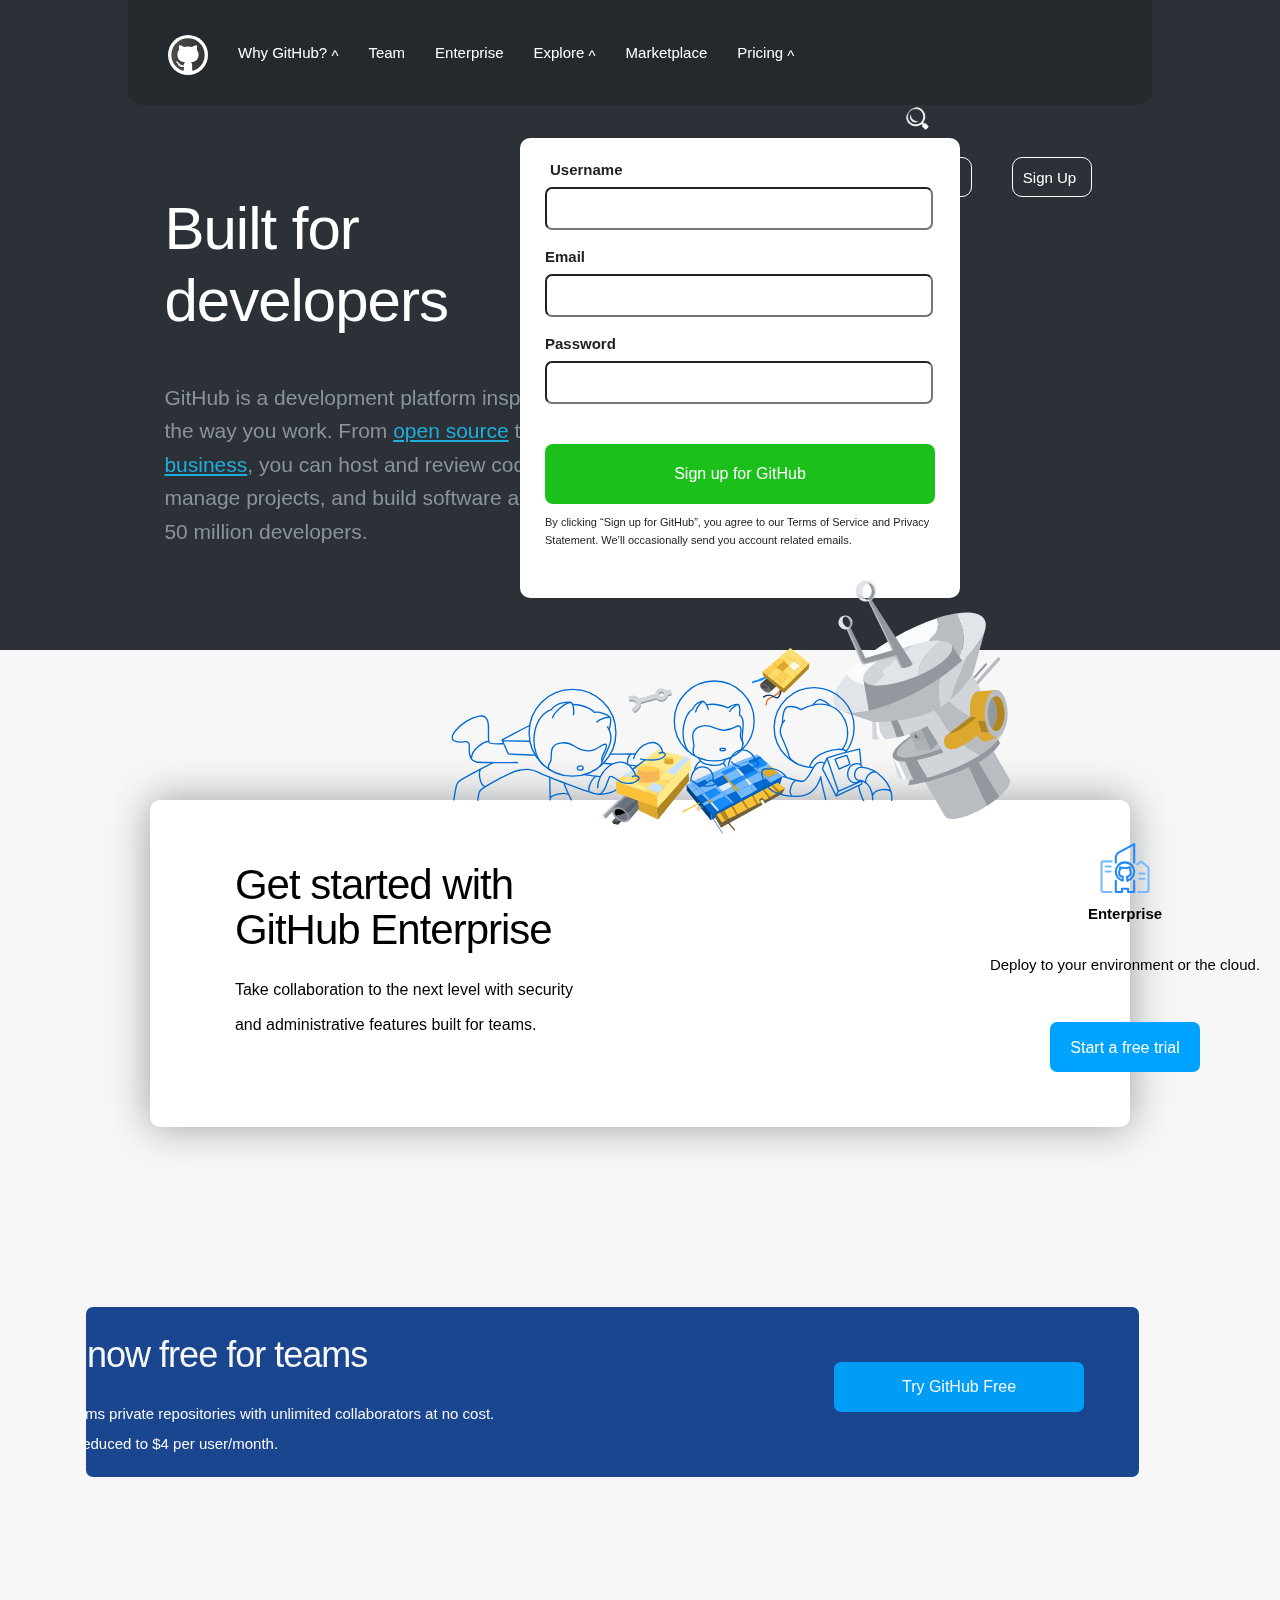
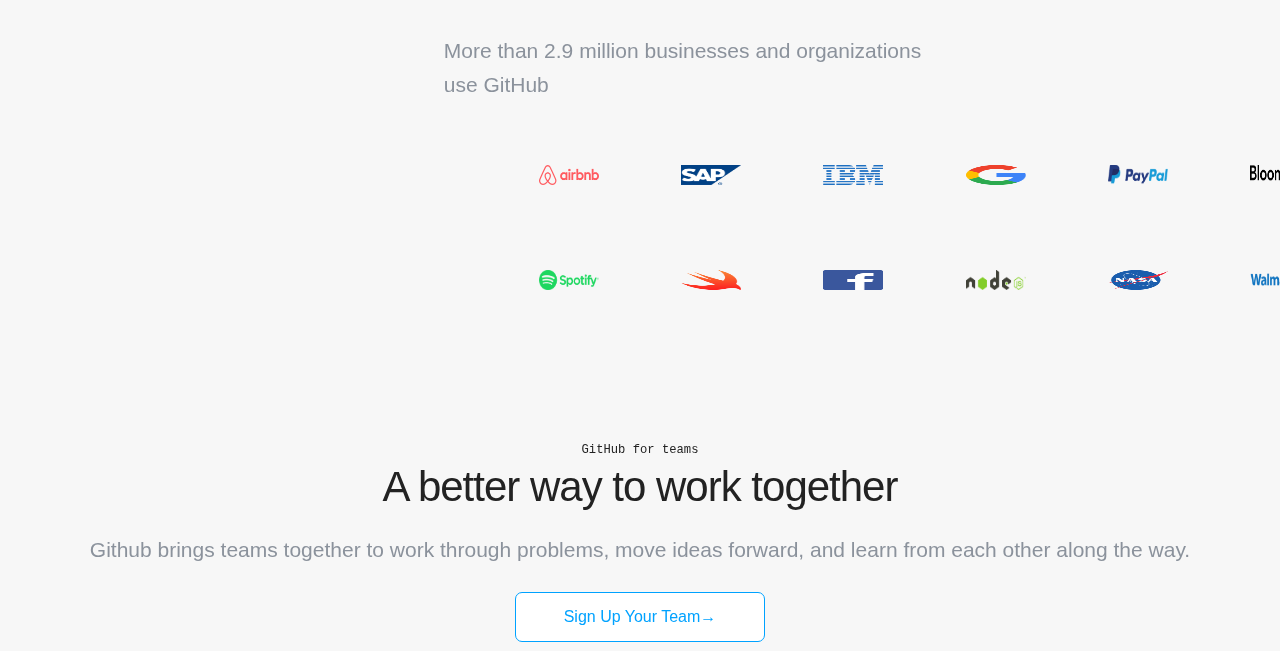
==== index.html @ b7d1bca4 "check work so far" ====
<!DOCTYPE html>
<html lang="en">
<head>
  <!-- Basic Page Needs
  –––––––––––––––––––––––––––––––––––––––––––––––––– -->
  <meta charset="utf-8">
  <title>Skeleton GitHub</title>
  <meta name="description" content="">
  <meta name="author" content="">

  <!-- Mobile Specific Metas
  –––––––––––––––––––––––––––––––––––––––––––––––––– -->
  <meta name="viewport" content="width=device-width, initial-scale=1">

  <!-- FONT
  –––––––––––––––––––––––––––––––––––––––––––––––––– -->
  <link href="//fonts.googleapis.com/css?family=Raleway:400,300,600" rel="stylesheet" type="text/css">

  <!-- CSS
  –––––––––––––––––––––––––––––––––––––––––––––––––– -->
  <link rel="stylesheet" href="css/normalize.css">
  <link rel="stylesheet" href="css/skeleton.css">
  <link rel ="stylesheet" href="css/Styles1.css">

  <!-- Favicon
  –––––––––––––––––––––––––––––––––––––––––––––––––– -->
  <link rel="icon" type="image/png" href="images/githublogo.svg">
</head>
<body>

  <!-- Primary Page Layout
  –––––––––––––––––––––––––––––––––––––––––––––––––– -->
<section class="section-one">
  <div class="container">
    <div class="row">
      <div class="twelve columns">
        <nav>
          <ul class="float-left">
              <li><img class="border" src="images/githubsvg.svg" alt="github-logo" height="40px"
                      width="40px"></li>
              <li class="parent"><a href="#">Why GitHub?&nbsp;<span class="caret">^</span></a>
                  <ul>
                      <li><a href="#"><strong>Features</strong></a></li>
                      <li><a href="#">Code Review</a></li>
                      <li><a href="#">Project Management</a></li>
                      <li><a href="#">Integrations</a></li>
                      <li><a href="#">Actions</a></li>
                      <li><a href="#">Packages</a></li>
                      <li><a href="#">Security</a></li>
                      <li><a href="#">Team Management</a></li>
                      <li><a href="#">Hosting</a>
                          <hr>
                      </li>
                      <li><a href="#"><strong>Customer Stories</strong></a></li>
                      <li><a href="#"><strong>Security</strong></a></li>
                  </ul>
              </li>
              <li><a href="#">Team</a></li>
              <li><a href="#">Enterprise</a></li>
              <li class="parent"><a href="#">Explore&nbsp;<span class="caret">^</span></a>
                  <ul>
                      <li><a href="#"><b>Explore GitHub</b></a>
                          <hr>
                      </li>
                      <li><a href="#">Learn & Contribute</a></li>
                      <li><a href="#">Topics</a></li>
                      <li><a href="#">Collections</a></li>
                      <li><a href="#">Trending</a></li>
                      <li><a href="#">Learning Lab</a></li>
                      <li><a href="#">Open Source Guides</a>
                          <hr>
                      </li>
                      <li><a href="#">Connect With Others</a></li>
                      <li><a href="#">Events</a></li>
                      <li><a href="#">Community Forum</a></li>
                      <li><a href="#">GitHub Education</a></li>

                  </ul>
              </li>
              <li><a href="#">Marketplace</a></li>
              <li class="parent"><a href="#">Pricing&nbsp;<span class="caret">^</span></a>
                  <ul>
                      <li><a href="#"><strong>Plans</strong></a></li>
                      <li><a href="#">Compare Plans</a></li>
                      <li><a href="#">Contact Sales</a>
                          <hr>
                      </li>
                      <li><a href="#"><strong>None Profit</strong></a></li>
                      <li><a href="#"><strong>Education</strong></a></li>
                  </ul>
              </li>
          </ul>
          <ul class="float-right">
            <li><input type="text" placeholder="Search GitHub"></li>
            <img class="absolute-search" src="images/white search.png" alt="search bar icon">
            <li><button class="nav-button">Sign In</button></li>
            <li><button class="nav-button">Sign Up</button></li>
          </ul>
      </nav>
    </div>
  </div>
  </div>

  <div class="row">
      <div class="4 columns offset-by-two text-div-one">
        <h1>Built for developers</h1></br>
            <p class="grey-text">GitHub is a development platform inspired by the way you work. From <span
                    class="underline"><a><u>open source</u></a></span> to <span class="underline"><a><u>business</u></a></span>, you can host and review code, manage projects, and build software alongside 50 million developers.</p>
      </div>

     <div class="4 columns offset-by-two">
      <div class="form-div">
        <form>
          <label class="form-label" for="Username"><strong>Username</strong></label></br>
          <input class="form" type="text" id="username" name="username"></br>
          <label for="email"><strong>Email</strong></label><br>
          <input class="form" type="text" id="email" name="email"></br>
          <label for="password"><strong>Password</strong></label></br>
          <input class="form" type="text" id="password" name="password"><br>
        </form>
        <button class="green-button">Sign up for GitHub</button>
      <p class="font-size-eleven">By clicking “Sign up for GitHub”, you agree to our Terms of Service and Privacy
          Statement. We’ll occasionally send you account related emails.</p>
     </div>
    </div>
  </div>
</section>

<section class="section-two">
    <div class="row">
        <div class="ten columns offset-by-one">
            <img class="small-image" src="images/overlay.svg" alt="overlay svg">
            <div class="text-div-two">
                <h2 id="header-one">Get started with GitHub Enterprise</h2>
                <p id="para-one">Take collaboration to the next level with security and administrative features built
                    for teams.</p>
            </div>
            <div class="text-div-three">
                <img src="images/enterprise.svg" alt="Enterprise SVG"></br>
                </br>
                <p><strong>Enterprise</strong></p><br>
                <p>Deploy to your environment or the cloud.</p><br><br>
                <button class="blue-button">Start a free trial</button>
            </div>
            <div class="text-div-four">
                <img src="images/customer.svg" alt="Customer SVG"></br>
                <br>
                <p><strong>Talk to us?</strong></p></br>
                <p>need help</p></br></br>
                <button class="border-button">Contact Sales<span>&#8594</span></button>
            </div>
        </div>
    </div>
    
</section>

<section class="section-three">
    <div class="row">
      <div class="ten columns offset-by-one">
        <div class="blue-div">
          <div class="text-div-five">
              <h3><span class="green-label">NEW</span>GitHub is now free for teams</h3>
              <p id="line-height">GitHub Free gives teams private repositories with unlimited collaborators at no cost. GitHub Team is now reduced to $4 per user/month.</p>
          </div>

          <div class="button-div">    
              <button class="blue-button-two">Try GitHub Free</button>
          </div>    
      </div>
      </div>
    </div>
</section>

<section class="section-4">
    <div class="row">
        <div class="five columns offset-by-four">
          <p class="grey-text">More than 2.9 million businesses and organizations use GitHub</p>
        </div>

        <div id="pic-row-one" class="nine columns offset-by-two pic-div">
          <img class="company-image" src="images/airbnb-logo.png" alt="">
          <img class="company-image" src="images/sap-logo.png" alt="">
          <img class="company-image" src="images/ibm-logo.png" alt="">
          <img class="company-image" src="images/google-logo.png" alt="">
          <img class="company-image" src="images/paypal-logo.png" alt="">
          <img class="company-image" src="images/bloomberg-logo.png" alt="">
        </div>
    </div>
    <div class="row">
        <div id="pic-row-two" class="nine columns offset-by-two pic-div">
          <img class="company-image" src="images/spotify-logo.png" alt="">
          <img class="company-image" src="images/swift-logo.png" alt="">
          <img class="company-image" src="images/facebook-logo.png" alt="">
          <img class="company-image" src="images/node-logo.png" alt="">
          <img class="company-image" src="images/nasa-logo.png" alt="">
          <img class="company-image" src="images/walmart-logo.png" alt="">
        </div>
    </div>
</section>

<section>
    <div class="row">
      <div class="6 columns text-align-center">
          <tt>GitHub for teams</tt>
          <h2>A better way to work together</h2>
          <p class="grey-text">Github brings teams together to work through problems, move ideas forward, and learn from each other along the way.</p>
          <button class="border-button-two">Sign Up Your Team<span>&#8594</span></button>
      </div>
    </div>
</section>


  </body>




  
</body>
</html>
---- css/skeleton.css ----
/*
* Skeleton V2.0.4
* Copyright 2014, Dave Gamache
* www.getskeleton.com
* Free to use under the MIT license.
* http://www.opensource.org/licenses/mit-license.php
* 12/29/2014
*/


/* Table of contents
––––––––––––––––––––––––––––––––––––––––––––––––––
- Grid
- Base Styles
- Typography
- Links
- Buttons
- Forms
- Lists
- Code
- Tables
- Spacing
- Utilities
- Clearing
- Media Queries
*/


/* Grid
–––––––––––––––––––––––––––––––––––––––––––––––––– */
.container {
  position: relative;
  width: 100%;
  max-width: 1360px;
  margin: 0 auto;
  padding: 0 20px;
  box-sizing: border-box; }
.column,
.columns {
  width: 100%;
  float: left;
  box-sizing: border-box; }

/* For devices larger than 400px */
@media (min-width: 400px) {
  .container {
    width: 85%;
    padding: 0; }
}

/* For devices larger than 550px */
@media (min-width: 550px) {
  .container {
    width: 80%; }
  .column,
  .columns {
    margin-left: 4%; }
  .column:first-child,
  .columns:first-child {
    margin-left: 0; }

  .one.column,
  .one.columns                    { width: 4.66666666667%; }
  .two.columns                    { width: 13.3333333333%; }
  .three.columns                  { width: 22%;            }
  .four.columns                   { width: 30.6666666667%; }
  .five.columns                   { width: 39.3333333333%; }
  .six.columns                    { width: 48%;            }
  .seven.columns                  { width: 56.6666666667%; }
  .eight.columns                  { width: 65.3333333333%; }
  .nine.columns                   { width: 74.0%;          }
  .ten.columns                    { width: 82.6666666667%; }
  .eleven.columns                 { width: 91.3333333333%; }
  .twelve.columns                 { width: 100%; margin-left: 0; }

  .one-third.column               { width: 30.6666666667%; }
  .two-thirds.column              { width: 65.3333333333%; }

  .one-half.column                { width: 48%; }

  /* Offsets */
  .offset-by-one.column,
  .offset-by-one.columns          { margin-left: 8.66666666667%; }
  .offset-by-two.column,
  .offset-by-two.columns          { margin-left: 17.3333333333%; }
  .offset-by-three.column,
  .offset-by-three.columns        { margin-left: 26%;            }
  .offset-by-four.column,
  .offset-by-four.columns         { margin-left: 34.6666666667%; }
  .offset-by-five.column,
  .offset-by-five.columns         { margin-left: 43.3333333333%; }
  .offset-by-six.column,
  .offset-by-six.columns          { margin-left: 52%;            }
  .offset-by-seven.column,
  .offset-by-seven.columns        { margin-left: 60.6666666667%; }
  .offset-by-eight.column,
  .offset-by-eight.columns        { margin-left: 69.3333333333%; }
  .offset-by-nine.column,
  .offset-by-nine.columns         { margin-left: 78.0%;          }
  .offset-by-ten.column,
  .offset-by-ten.columns          { margin-left: 86.6666666667%; }
  .offset-by-eleven.column,
  .offset-by-eleven.columns       { margin-left: 95.3333333333%; }

  .offset-by-one-third.column,
  .offset-by-one-third.columns    { margin-left: 34.6666666667%; }
  .offset-by-two-thirds.column,
  .offset-by-two-thirds.columns   { margin-left: 69.3333333333%; }

  .offset-by-one-half.column,
  .offset-by-one-half.columns     { margin-left: 52%; }

}


/* Base Styles
–––––––––––––––––––––––––––––––––––––––––––––––––– */
/* NOTE
html is set to 62.5% so that all the REM measurements throughout Skeleton
are based on 10px sizing. So basically 1.5rem = 15px :) */
html {
  font-size: 62.5%; }
body {
  font-size: 1.5em; /* currently ems cause chrome bug misinterpreting rems on body element */
  line-height: 1.6;
  font-weight: 400;
  font-family: "Raleway", "HelveticaNeue", "Helvetica Neue", Helvetica, Arial, sans-serif;
  color: #222; }


/* Typography
–––––––––––––––––––––––––––––––––––––––––––––––––– */
h1, h2, h3, h4, h5, h6 {
  margin-top: 0;
  margin-bottom: 2rem;
  font-weight: 300; }
h1 { font-size: 4.0rem; line-height: 1.2;  letter-spacing: -.1rem;}
h2 { font-size: 3.6rem; line-height: 1.25; letter-spacing: -.1rem; }
h3 { font-size: 3.0rem; line-height: 1.3;  letter-spacing: -.1rem; }
h4 { font-size: 2.4rem; line-height: 1.35; letter-spacing: -.08rem; }
h5 { font-size: 1.8rem; line-height: 1.5;  letter-spacing: -.05rem; }
h6 { font-size: 1.5rem; line-height: 1.6;  letter-spacing: 0; }

/* Larger than phablet */
@media (min-width: 550px) {
  h1 { font-size: 5.0rem; }
  h2 { font-size: 4.2rem; }
  h3 { font-size: 3.6rem; }
  h4 { font-size: 3.0rem; }
  h5 { font-size: 2.4rem; }
  h6 { font-size: 1.5rem; }
}

p {
  margin-top: 0; }


/* Links
–––––––––––––––––––––––––––––––––––––––––––––––––– */
a {
  color: #1EAEDB; }
a:hover {
  color: #0FA0CE; }
/* Lists
–––––––––––––––––––––––––––––––––––––––––––––––––– */
ul {
  list-style: circle inside; }
ol {
  list-style: decimal inside; }
ol, ul {
  padding-left: 0;
  margin-top: 0; }
ul ul,
ul ol,
ol ol,
ol ul {
  margin: 1.5rem 0 1.5rem 3rem;
  font-size: 90%; }
li {
  margin-bottom: 1rem; }


/* Code
–––––––––––––––––––––––––––––––––––––––––––––––––– */
code {
  padding: .2rem .5rem;
  margin: 0 .2rem;
  font-size: 90%;
  white-space: nowrap;
  background: #F1F1F1;
  border: 1px solid #E1E1E1;
  border-radius: 4px; }
pre > code {
  display: block;
  padding: 1rem 1.5rem;
  white-space: pre; }


/* Tables
–––––––––––––––––––––––––––––––––––––––––––––––––– */
th,
td {
  padding: 12px 15px;
  text-align: left;
  border-bottom: 1px solid #E1E1E1; }
th:first-child,
td:first-child {
  padding-left: 0; }
th:last-child,
td:last-child {
  padding-right: 0; }


/* Spacing
–––––––––––––––––––––––––––––––––––––––––––––––––– */
button,
.button {
  margin-bottom: 1rem; }
input,
textarea,
select,
fieldset {
  margin-bottom: 1.5rem; }
pre,
blockquote,
dl,
figure,
table,
p,
ul,
ol,
form {
  margin-bottom: 2.5rem; }


/* Utilities
–––––––––––––––––––––––––––––––––––––––––––––––––– */
.u-full-width {
  width: 100%;
  box-sizing: border-box; }
.u-max-full-width {
  max-width: 100%;
  box-sizing: border-box; }
.u-pull-right {
  float: right; }
.u-pull-left {
  float: left; }


/* Misc
–––––––––––––––––––––––––––––––––––––––––––––––––– */
hr {
  margin-top: 3rem;
  margin-bottom: 3.5rem;
  border-width: 0;
  border-top: 1px solid #E1E1E1; }


/* Clearing
–––––––––––––––––––––––––––––––––––––––––––––––––– */

/* Self Clearing Goodness */
.container:after,
.row:after,
.u-cf {
  content: "";
  display: table;
  clear: both; }


/* Media Queries
–––––––––––––––––––––––––––––––––––––––––––––––––– */
/*
Note: The best way to structure the use of media queries is to create the queries
near the relevant code. For example, if you wanted to change the styles for buttons
on small devices, paste the mobile query code up in the buttons section and style it
there.
*/


/* Larger than mobile */
@media (min-width: 400px) {}

/* Larger than phablet (also point when grid becomes active) */
@media (min-width: 550px) {}

/* Larger than tablet */
@media (min-width: 750px) {}

/* Larger than desktop */
@media (min-width: 1000px) {}

/* Larger than Desktop HD */
@media (min-width: 1200px) {}
---- css/Styles1.css ----
* {
    padding: 0px;
    margin: 0px;
}

body {
    background-color: rgb(247, 247, 247);
    font-family:"Work Sans", sans-serif;
}

nav {
    max-width: 100%;
    height: 50px;
    background-color: #24292e;
    padding-top: 15px;
    padding-left: 20px;
    padding-right: 0px;
    padding-bottom: 40px;
    border-bottom-left-radius: 15px;
    border-bottom-right-radius: 15px;
}


ul > * {
    display: inline-block;
    margin-bottom: 5px;
    text-align: left;
    text-decoration: none;
    align-items:center;
    float: left;
}

nav a {
    text-decoration: none; 
    color: white;
    transition: all 0.25s ease-in-out;
}

nav a:hover {
    color: #656b72;

}

img {
    padding-top: px;
}

.float-left {
    float: left;
}

.float-right {
    float: right;
}

.width{
    width: 50%;
}

li {
    line-height: 35px;
    

}

.nav-button {
    height: 40px;
    width: 80px;
    border-radius: 10px;
    border-color: none;
    background: none;
    margin-right: 10px;
    padding-right: 5px;
    border: white solid 1px;
}

.nav-button:hover {
    box-shadow: 0 0 10px;
    transition: all 0.2s ease-in-out;
}

nav ul {
    float: left;
    color: white;
    padding: 20px;
}

nav ul li {
    float: left;
    list-style: none;
    position: relative;
    padding-right: 30px;
}

nav ul li ul {
   visibility: hidden;
   position: absolute;
   background-color: #ffffff;
   padding: 20px;
   float: left;
   border-radius:10px;
   transition: all 0.25s ease-in-out;
   opacity: 0;
   width: 300px;
   z-index: 10;
   
}

nav ul li:hover ul {
    visibility: visible;
    transition: all 0.25s ease-in-out;
    opacity: 1;
}

nav ul li ul li {
    font-size: 14px;
    width: 100%;
}
    

nav ul li ul a {
    padding: 5px 0px;
    color: black;
} 

nav ul li ul a:hover {
    color: rgb(0, 102, 255);
} 

.button-one{
    border-radius: 4px;
    background-color: #24292e;
    border: none;
    color: #fff;
    text-align: center;
    font-size: 14px;
    padding: 10px;
    width: 80px;
    transition: all 0.5s;
    cursor: pointer;
}
::placeholder {
    color: rgb(114, 109, 109);
    font-family:"Work Sans", sans-serif;
    font-size: 14px;   
}

nav input[type=text] {
    padding: 7px;
    background-color: #1f1f1f;
    border-radius: 15px;
    height: 25px;
    border: white solid 1px;
}

nav input[type=text]:hover {
    box-shadow: #fff 0 0 10px;
}
.border {
    border-radius: 90%;
}

.caret {
    line-height: 42px;
    float: right;
}

.parent:hover .caret {
    transform: rotate(90deg);
    transition: 500ms ease;
}

h1 {
    color: white;
    font-size: 60px;
}

.grey-text {
    color: #8b929c;
    font-size: 21px;
}

.text-center {
    text-align: center;
}

.underline {
        color: rgb(199, 198, 198);
}

.underline:hover {
        color: #fff;
}

.section-one {
    height: 650px;
    width: 100%;
    position: relative;
    background: #2b3137 url(https://github.githubassets.com/images/modules/site/heroes/simple-codelines.svg) no-repeat;
    background-size: cover;
}

.form-div {
    background-color: white;
    border: #fff;
    border-radius: 10px;
    height: 420px;
    width: 390px;
    padding: 20px 25px;
    position: absolute;
    right: 25%;
    bottom: 8%;
}

.text-div-one {
    position: absolute;
    height: 100px;
    width: 450px;
    right: 52%;
    bottom: 55%;
}

.green-button {
    height: 60px;
    width: 390px;
    border-radius: 8px;
    background-color: rgb(27, 192, 27);
    color: white;
    font-size: 16px;
    border-style: none;
}

.green-button:hover {
    background-color: rgb(10, 134, 10);
    transition: all 150ms ease-in-out;
}

.form {
    width: 370px;
    height: 25px;
    margin-top: 5px;
    margin-bottom: 15px;
}

.form-label {
    padding: 5px;
    padding-bottom: 5px;
}

form input[type=text] {
    padding: 7px;
    background-color: #ffffff;
    border-radius: 7px; 
    border-width: 2px; 
}

form input[type=text]:focus {
    padding: 7px;
    background-color: #ffffff;
    border-radius: 7px;
    border-color: rgb(0, 183, 255); 
    outline: none;
    box-shadow: rgb(0, 110, 255) 0 0 10px;
}

.section-two {
    position: relative;
    width: 1235;
    height: 327px;
    background-color: white;
    border-style: solid 1px black;
    margin: auto;
    margin: 150px;
    box-shadow: #656b72a2 0 0 40px;
    border-radius: 10px;

}

.div-box {
    position: relative;
    box-shadow: rgba(70, 69, 69, 0.404) 0 0 15px;
    border-radius: 10px;
}

.text-div-two {
    color: black;
    width: 350px;
    font-size: 16px;
    position: absolute;
    top: 50%;
    transform: translateY(-50%);
}

.text-div-three {
    color: black;
    width: 350px;
    position: absolute;
    bottom: 45px;
    left: 800px;
    display: block;
    margin: auto;
    text-align: center;
    line-height: 13px;
}

.blue-button {
    color: white;
    background-color: rgb(0, 162, 255);;
    height: 50px;
    width: 150px;
    border-radius: 7px;
    border-style: none;
    font-size: medium;
}

.blue-button:hover {
    background-color: rgb(0, 102, 255);
    transition: all 200ms ease-in-out;
}

.text-div-four {
    color: black;
    width: 350px;
    position: absolute;
    bottom: 45px;
    left: 1200px;
    display: block;
    margin: auto;
    text-align: center;
    line-height: 13px;
}

.border-button{
    color: rgb(0, 162, 255);
    font-size: medium;
    background-color: white;
    height: 50px;
    width: 150px;
    border-radius: 7px;
    border: 1px solid rgb(0, 162, 255);
    
}

.small-image {
    height: 600px;
    width: 600px;
    position: absolute;
    right: 120px;
    bottom: 120px;
    pointer-events: none;
}

.border-button span {
    cursor: pointer;
    display: inline-block;
    position: relative;
    transition: 0.5s;
  }
  
  .border-button span:after {
    content: '&#8594';
    position: absolute;
    opacity: 0;
    top: 0;
    right: 10px;
    transition: 0.5s;
  }

  .border-button:hover span {
    padding-left: 10px;
  }

  .border-button:hover{
    color: rgb(0, 162, 255);
    font-size: medium;
    background-color: white;
    height: 50px;
    width: 150px;
    border-radius: 7px;
    border: 1px solid rgb(8, 114, 175);
  }

#para-one {
    line-height: 35px;
}

#header-one {
    line-height: 45px;
}

.font-size-eleven {
    font-size: 11px;
}

.polka {
    position: absolute;
    height: 300px;
    width: 200px;
    opacity: 5%;
    bottom: -17%;
    left: 6%;
}

.blue-div {
    background: rgb(0, 52, 136, 0.9) url('https://github.githubassets.com/images/modules/site/patterns/contribution-graph.svg') ;
    background-size: 60%;
    mix-blend-mode: multiply;
    width: 83%;
    display: block;
    border-radius: 7px;
    color: white;
    padding: 20px;
    margin: 50px;
    margin-top: 30px;
    opacity: 100%;
    position: absolute;
    right: 5%;
    
}

.text-div-five {
    position: absolute;
    top: 25px;
    right: 57%;
}

#line-height {
    line-height: 30px;
    width: 600px;
}

.button-div {
    postion: absolute;
    float: right;
    margin: 35px;
}

.blue-button-two {
    color: white;
    background-color: rgb(0, 162, 255);;
    height: 50px;
    width: 250px;
    border-radius: 7px;
    border-style: none;
    font-size: medium;
}

.blue-button-two:hover {
    background-color: rgb(0, 102, 255);
    transition: all 200ms ease-in-out;
}

.green-label {
    color: rgb(6, 196, 6);
    outline-color: rgb(6, 196, 6);
    border:solid 1px rgb(6, 196, 6);
    font-size: 12px;
    border-radius: 10px;
    position: absolute;
    left: -40px;
    bottom: 115px;
    padding: 3px;
}

.section-three {
    position: relative;
    width: 1235;
    height: 327px;
    background-color:none;
    border-style: solid 1px black;
    margin: auto;
    margin: 30px;
}

.section-four {
    position: relative;
    width: 1235;
    height: 327px;
    background-color:none;
    border-style: solid 1px black;
    margin: auto;
    margin: 40px;

}

.float-left {
    float: left;
}

.company-image {
    height: 20px;
    width: 60px;
    padding: 39px;
}

}

.text-div-six {
#
}

.width-eight-fifty {
    width: 850px;
    text-align: center;
    position: absolute;
    right: 27%;
    bottom: 14%;
}

.absolute-search {
    position: absolute;
    height: 25px;
    width: 25px;
    left: 76%;
    bottom: 48%;
    border-radius: 17px;
}

#pic-row-one {
    padding: 0px;
    margin-left: 500px;

}

#pic-row-two {
    padding: 0px;
    margin-left: 500px;
    margin-bottom: 100px;
}

.text-align-center {
    text-align: center;
}

.border-button-two{
    color: rgb(0, 162, 255);
    font-size: medium;
    background-color: white;
    height: 50px;
    width: 250px;
    border-radius: 7px;
    border: 1px solid rgb(0, 162, 255);
    
}

.border-button-two span {
    cursor: pointer;
    display: inline-block;
    position: relative;
    transition: 0.5s;
  }
  
  .border-button-two span:after {
    content: '&#8594';
    position: absolute;
    opacity: 0;
    top: 0;
    right: 10px;
    transition: 0.5s;
  }

  .border-button-two:hover span {
    padding-left: 10px;
  }

  .border-button-two:hover {
    color: rgb(0, 162, 255);
    font-size: medium;
    background-color: white;
    height: 50px;
    border-radius: 7px;
    border: 1px solid rgb(8, 114, 175);
  }
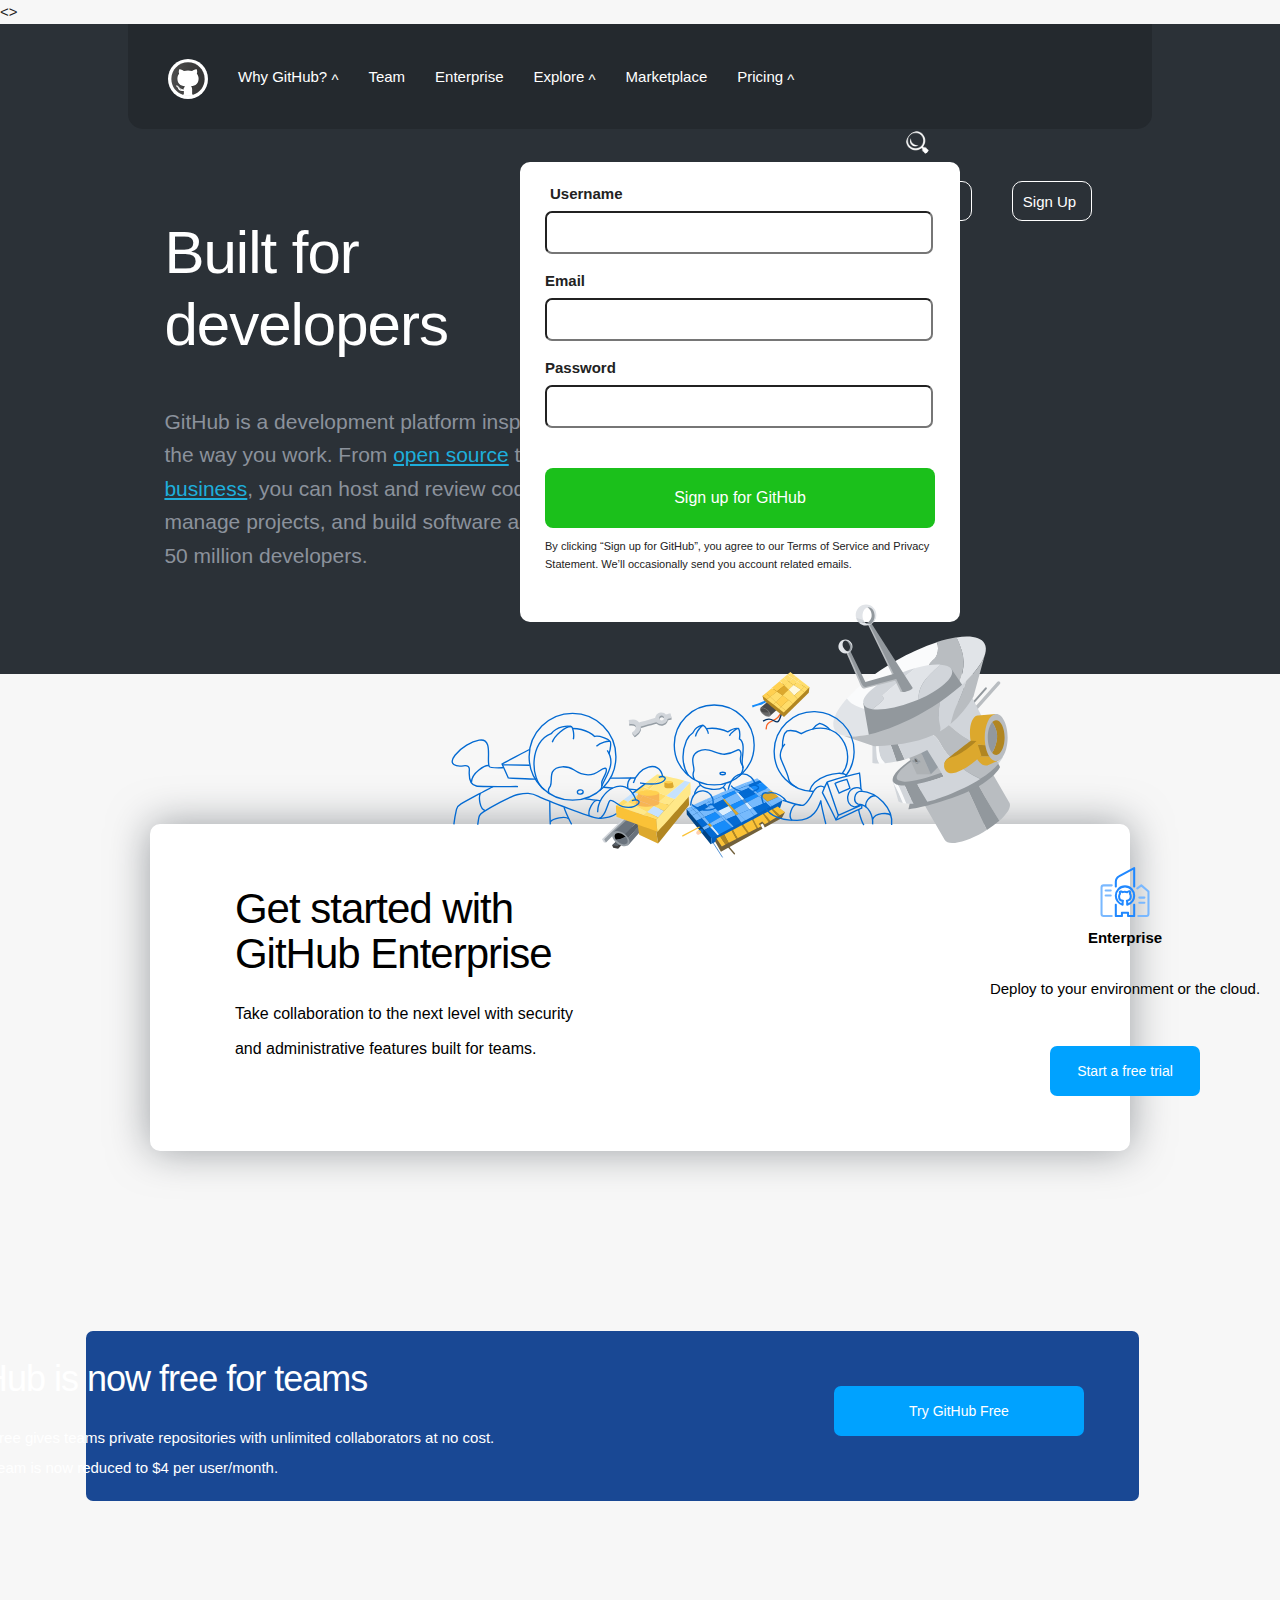
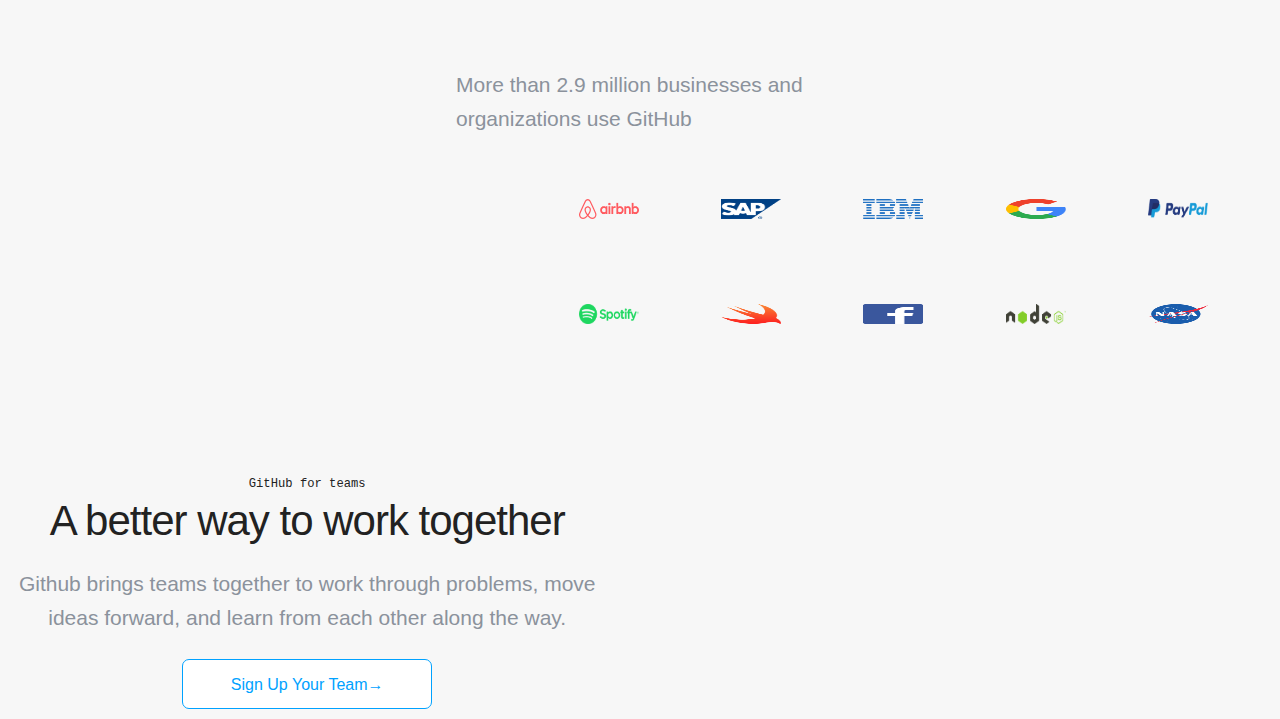
==== commit 64f6a9d2: "second wave of corrections" ====
--- a/index.html
+++ b/index.html
@@ -20,13 +20,13 @@
   –––––––––––––––––––––––––––––––––––––––––––––––––– -->
   <link rel="stylesheet" href="css/normalize.css">
   <link rel="stylesheet" href="css/skeleton.css">
-  <link rel ="stylesheet" href="css/Styles1.css">
+  <link rel ="stylesheet" href="css/Styles.css">
 
   <!-- Favicon
   –––––––––––––––––––––––––––––––––––––––––––––––––– -->
   <link rel="icon" type="image/png" href="images/githublogo.svg">
 </head>
-<body>
+<>
 
   <!-- Primary Page Layout
   –––––––––––––––––––––––––––––––––––––––––––––––––– -->
@@ -96,9 +96,9 @@
             <li><button class="nav-button">Sign In</button></li>
             <li><button class="nav-button">Sign Up</button></li>
           </ul>
-      </nav>
-    </div>
-  </div>
+        </nav> 
+      </div>
+    </div>
   </div>
 
   <div class="row">
@@ -108,7 +108,7 @@
                     class="underline"><a><u>open source</u></a></span> to <span class="underline"><a><u>business</u></a></span>, you can host and review code, manage projects, and build software alongside 50 million developers.</p>
       </div>
 
-     <div class="4 columns offset-by-two">
+     <div class="four columns offset-by-two">
       <div class="form-div">
         <form>
           <label class="form-label" for="Username"><strong>Username</strong></label></br>
@@ -171,7 +171,7 @@
     </div>
 </section>
 
-<section class="section-4">
+<section class="section-four">
     <div class="row">
         <div class="five columns offset-by-four">
           <p class="grey-text">More than 2.9 million businesses and organizations use GitHub</p>
@@ -200,7 +200,7 @@
 
 <section>
     <div class="row">
-      <div class="6 columns text-align-center">
+      <div class="six columns text-align-center">
           <tt>GitHub for teams</tt>
           <h2>A better way to work together</h2>
           <p class="grey-text">Github brings teams together to work through problems, move ideas forward, and learn from each other along the way.</p>
@@ -209,12 +209,5 @@
     </div>
 </section>
 
-
-  </body>
-
-
-
-
-  
 </body>
 </html>
--- a/css/Styles.css
+++ b/css/Styles.css
@@ -0,0 +1,564 @@
+* {
+    padding: 0px;
+    margin: 0px;
+}
+
+body {
+    background-color: rgb(247, 247, 247);
+    font-family:"Work Sans", sans-serif;
+}
+
+nav {
+    max-width: 100%;
+    height: 50px;
+    background-color: #24292e;
+    padding-top: 15px;
+    padding-left: 20px;
+    padding-right: 0px;
+    padding-bottom: 40px;
+    border-bottom-left-radius: 15px;
+    border-bottom-right-radius: 15px;
+}
+
+
+ul > * {
+    display: inline-block;
+    margin-bottom: 5px;
+    text-align: left;
+    text-decoration: none;
+    align-items:center;
+    float: left;
+}
+
+nav a {
+    text-decoration: none; 
+    color: white;
+    transition: all 0.25s ease-in-out;
+}
+
+nav a:hover {
+    color: #656b72;
+}
+
+img {
+    padding-top: px;
+}
+
+.float-left {
+    float: left;
+}
+
+.float-right {
+    float: right;
+}
+
+.width{
+    width: 50%;
+}
+
+li {
+    line-height: 35px;
+    
+
+}
+
+.nav-button {
+    height: 40px;
+    width: 80px;
+    border-radius: 10px;
+    border-color: none;
+    background: none;
+    margin-right: 10px;
+    padding-right: 5px;
+    border: white solid 1px;
+}
+
+.nav-button:hover {
+    box-shadow: 0 0 10px;
+    transition: all 0.2s ease-in-out;
+}
+
+nav ul {
+    float: left;
+    color: white;
+    padding: 20px;
+}
+
+nav ul li {
+    float: left;
+    list-style: none;
+    position: relative;
+    padding-right: 30px;
+}
+
+nav ul li ul {
+   visibility: hidden;
+   position: absolute;
+   background-color: #ffffff;
+   padding: 20px;
+   float: left;
+   border-radius:10px;
+   transition: all 0.25s ease-in-out;
+   opacity: 0;
+   width: 300px;
+   z-index: 10;
+   
+}
+
+nav ul li:hover ul {
+    visibility: visible;
+    transition: all 0.25s ease-in-out;
+    opacity: 1;
+}
+
+nav ul li ul li {
+    font-size: 14px;
+    width: 100%;
+}
+    
+
+nav ul li ul a {
+    padding: 5px 0px;
+    color: black;
+} 
+
+nav ul li ul a:hover {
+    color: rgb(0, 102, 255);
+} 
+
+.button-one{
+    border-radius: 4px;
+    background-color: #24292e;
+    border: none;
+    color: #fff;
+    text-align: center;
+    font-size: 14px;
+    padding: 10px;
+    width: 80px;
+    transition: all 0.5s;
+    cursor: pointer;
+}
+::placeholder {
+    color: rgb(114, 109, 109);
+    font-size: 14px;   
+}
+
+nav input[type=text] {
+    padding: 7px;
+    background-color: #1f1f1f;
+    border-radius: 15px;
+    height: 25px;
+    border: white solid 1px;
+}
+
+nav input[type=text]:hover {
+    box-shadow: #fff 0 0 10px;
+}
+.border {
+    border-radius: 90%;
+}
+
+.caret {
+    line-height: 42px;
+    float: right;
+}
+
+.parent:hover .caret {
+    transform: rotate(90deg);
+    transition: 500ms ease;
+}
+
+h1 {
+    color: white;
+    font-size: 60px;
+}
+
+.grey-text {
+    color: #8b929c;
+    font-size: 21px;
+}
+
+.text-center {
+    text-align: center;
+}
+
+.underline {
+        color: rgb(199, 198, 198);
+}
+
+.underline:hover {
+        color: #fff;
+}
+
+.section-one {
+    height: 650px;
+    width: 100%;
+    position: relative;
+    background: #2b3137 url(https://github.githubassets.com/images/modules/site/heroes/simple-codelines.svg) no-repeat;
+    background-size: cover;
+}
+
+.form-div {
+    background-color: white;
+    border: #fff;
+    border-radius: 10px;
+    height: 420px;
+    width: 390px;
+    padding: 20px 25px;
+    position: absolute;
+    right: 25%;
+    bottom: 8%;
+}
+
+.text-div-one {
+    position: absolute;
+    height: 100px;
+    width: 450px;
+    right: 52%;
+    bottom: 55%;
+}
+
+.green-button {
+    height: 60px;
+    width: 390px;
+    border-radius: 8px;
+    background-color: rgb(27, 192, 27);
+    color: white;
+    font-size: 16px;
+    border-style: none;
+}
+
+.green-button:hover {
+    background-color: rgb(10, 134, 10);
+    transition: all 150ms ease-in-out;
+}
+
+.form {
+    width: 370px;
+    height: 25px;
+    margin-top: 5px;
+    margin-bottom: 15px;
+}
+
+.form-label {
+    padding: 5px;
+    padding-bottom: 5px;
+}
+
+form input[type=text] {
+    padding: 7px;
+    background-color: #ffffff;
+    border-radius: 7px; 
+    border-width: 2px; 
+}
+
+form input[type=text]:focus {
+    padding: 7px;
+    background-color: #ffffff;
+    border-radius: 7px;
+    border-color: rgb(0, 183, 255); 
+    outline: none;
+    box-shadow: rgb(0, 110, 255) 0 0 10px;
+}
+
+.section-two {
+    position: relative;
+    width: 1235;
+    height: 327px;
+    background-color: white;
+    border-style: solid 1px black;
+    margin: auto;
+    margin: 150px;
+    box-shadow: #656b72a2 0 0 40px;
+    border-radius: 10px;
+
+}
+
+.div-box {
+    position: relative;
+    box-shadow: rgba(70, 69, 69, 0.404) 0 0 15px;
+    border-radius: 10px;
+}
+
+.text-div-two {
+    color: black;
+    width: 350px;
+    font-size: 16px;
+    position: absolute;
+    top: 50%;
+    transform: translateY(-50%);
+}
+
+.text-div-three {
+    color: black;
+    width: 350px;
+    position: absolute;
+    bottom: 45px;
+    left: 800px;
+    display: block;
+    margin: auto;
+    text-align: center;
+    line-height: 13px;
+}
+
+.blue-button {
+    color: white;
+    background-color: rgb(0, 162, 255);;
+    height: 50px;
+    width: 150px;
+    border-radius: 7px;
+    border-style: none;
+    font-size: 14px;
+}
+
+.blue-button:hover {
+    background-color: rgb(0, 102, 255);
+    transition: all 200ms ease-in-out;
+}
+
+.text-div-four {
+    color: black;
+    width: 350px;
+    position: absolute;
+    bottom: 45px;
+    left: 1200px;
+    display: block;
+    margin: auto;
+    text-align: center;
+    line-height: 13px;
+}
+
+.border-button{
+    color: rgb(0, 162, 255);
+    font-size: medium;
+    background-color: white;
+    height: 50px;
+    width: 150px;
+    border-radius: 7px;
+    border: 1px solid rgb(0, 162, 255);
+    
+}
+
+.small-image {
+    height: 600px;
+    width: 600px;
+    position: absolute;
+    right: 120px;
+    bottom: 120px;
+    pointer-events: none;
+}
+
+.border-button span {
+    cursor: pointer;
+    display: inline-block;
+    position: relative;
+    transition: 0.5s;
+  }
+  
+  .border-button span:after {
+    content: '&#8594';
+    position: absolute;
+    opacity: 0;
+    top: 0;
+    right: 10px;
+    transition: 0.5s;
+  }
+
+  .border-button:hover span {
+    padding-left: 10px;
+  }
+
+  .border-button:hover{
+    color: rgb(0, 162, 255);
+    font-size: medium;
+    background-color: white;
+    height: 50px;
+    width: 150px;
+    border-radius: 7px;
+    border: 1px solid rgb(8, 114, 175);
+  }
+
+#para-one {
+    line-height: 35px;
+}
+
+#header-one {
+    line-height: 45px;
+}
+
+.font-size-eleven {
+    font-size: 11px;
+}
+
+.polka {
+    position: absolute;
+    height: 300px;
+    width: 200px;
+    opacity: 5%;
+    bottom: -17%;
+    left: 6%;
+}
+
+.blue-div {
+    background: rgb(0, 52, 136, 0.9) url('https://github.githubassets.com/images/modules/site/patterns/contribution-graph.svg') ;
+    background-size: 60%;
+    width: 83%;
+    display: block;
+    border-radius: 7px;
+    color: white;
+    padding: 20px;
+    margin: 50px;
+    margin-top: 30px;
+    opacity: 100%;
+    position: absolute;
+    right: 5%;
+    
+}
+
+.text-div-five {
+    position: absolute;
+    top: 25px;
+    right: 57%;
+}
+
+#line-height {
+    line-height: 30px;
+    width: 600px;
+}
+
+.button-div {
+    postion: absolute;
+    float: right;
+    margin: 35px;
+}
+
+.blue-button-two {
+    color: white;
+    background-color: rgb(0, 162, 255);;
+    height: 50px;
+    width: 250px;
+    border-radius: 7px;
+    border-style: none;
+    font-size: 14px;
+}
+
+.blue-button-two:hover {
+    background-color: rgb(0, 102, 255);
+    transition: all 200ms ease-in-out;
+}
+
+.green-label {
+    color: rgb(6, 196, 6);
+    outline-color: rgb(6, 196, 6);
+    border:solid 1px rgb(6, 196, 6);
+    font-size: 12px;
+    border-radius: 10px;
+    position: absolute;
+    left: -40px;
+    bottom: 115px;
+    padding: 3px;
+}
+
+.section-three {
+    position: relative;
+    width: 1235;
+    height: 327px;
+    background-color:none;
+    border-style: solid 1px black;
+    margin: auto;
+    margin: 30px;
+}
+
+.section-four {
+    position: relative;
+    width: 1235;
+    height: 327px;
+    background-color:none;
+    border-style: solid 1px black;
+    margin: auto;
+    margin: 40px;
+
+}
+
+.float-left {
+    float: left;
+}
+
+.company-image {
+    height: 20px;
+    width: 60px;
+    padding: 39px;
+}
+
+.width-eight-fifty {
+    width: 850px;
+    text-align: center;
+    position: absolute;
+    right: 27%;
+    bottom: 14%;
+}
+
+.absolute-search {
+    position: absolute;
+    height: 25px;
+    width: 25px;
+    left: 76%;
+    bottom: 48%;
+    border-radius: 17px;
+}
+
+#pic-row-one {
+    padding: 0px;
+    margin-left: 500px;
+
+}
+
+#pic-row-two {
+    padding: 0px;
+    margin-left: 500px;
+    margin-bottom: 100px;
+}
+
+.text-align-center {
+    text-align: center;
+}
+
+.border-button-two{
+    color: rgb(0, 162, 255);
+    font-size: medium;
+    background-color: white;
+    height: 50px;
+    width: 250px;
+    border-radius: 7px;
+    border: 1px solid rgb(0, 162, 255);
+    
+}
+
+.border-button-two span {
+    cursor: pointer;
+    display: inline-block;
+    position: relative;
+    transition: 0.5s;
+  }
+  
+  .border-button-two span:after {
+    content: '&#8594';
+    position: absolute;
+    opacity: 0;
+    top: 0;
+    right: 10px;
+    transition: 0.5s;
+  }
+
+  .border-button-two:hover span {
+    padding-left: 10px;
+  }
+
+  .border-button-two:hover {
+    color: rgb(0, 162, 255);
+    font-size: medium;
+    background-color: white;
+    height: 50px;
+    border-radius: 7px;
+    border: 1px solid rgb(8, 114, 175);
+  }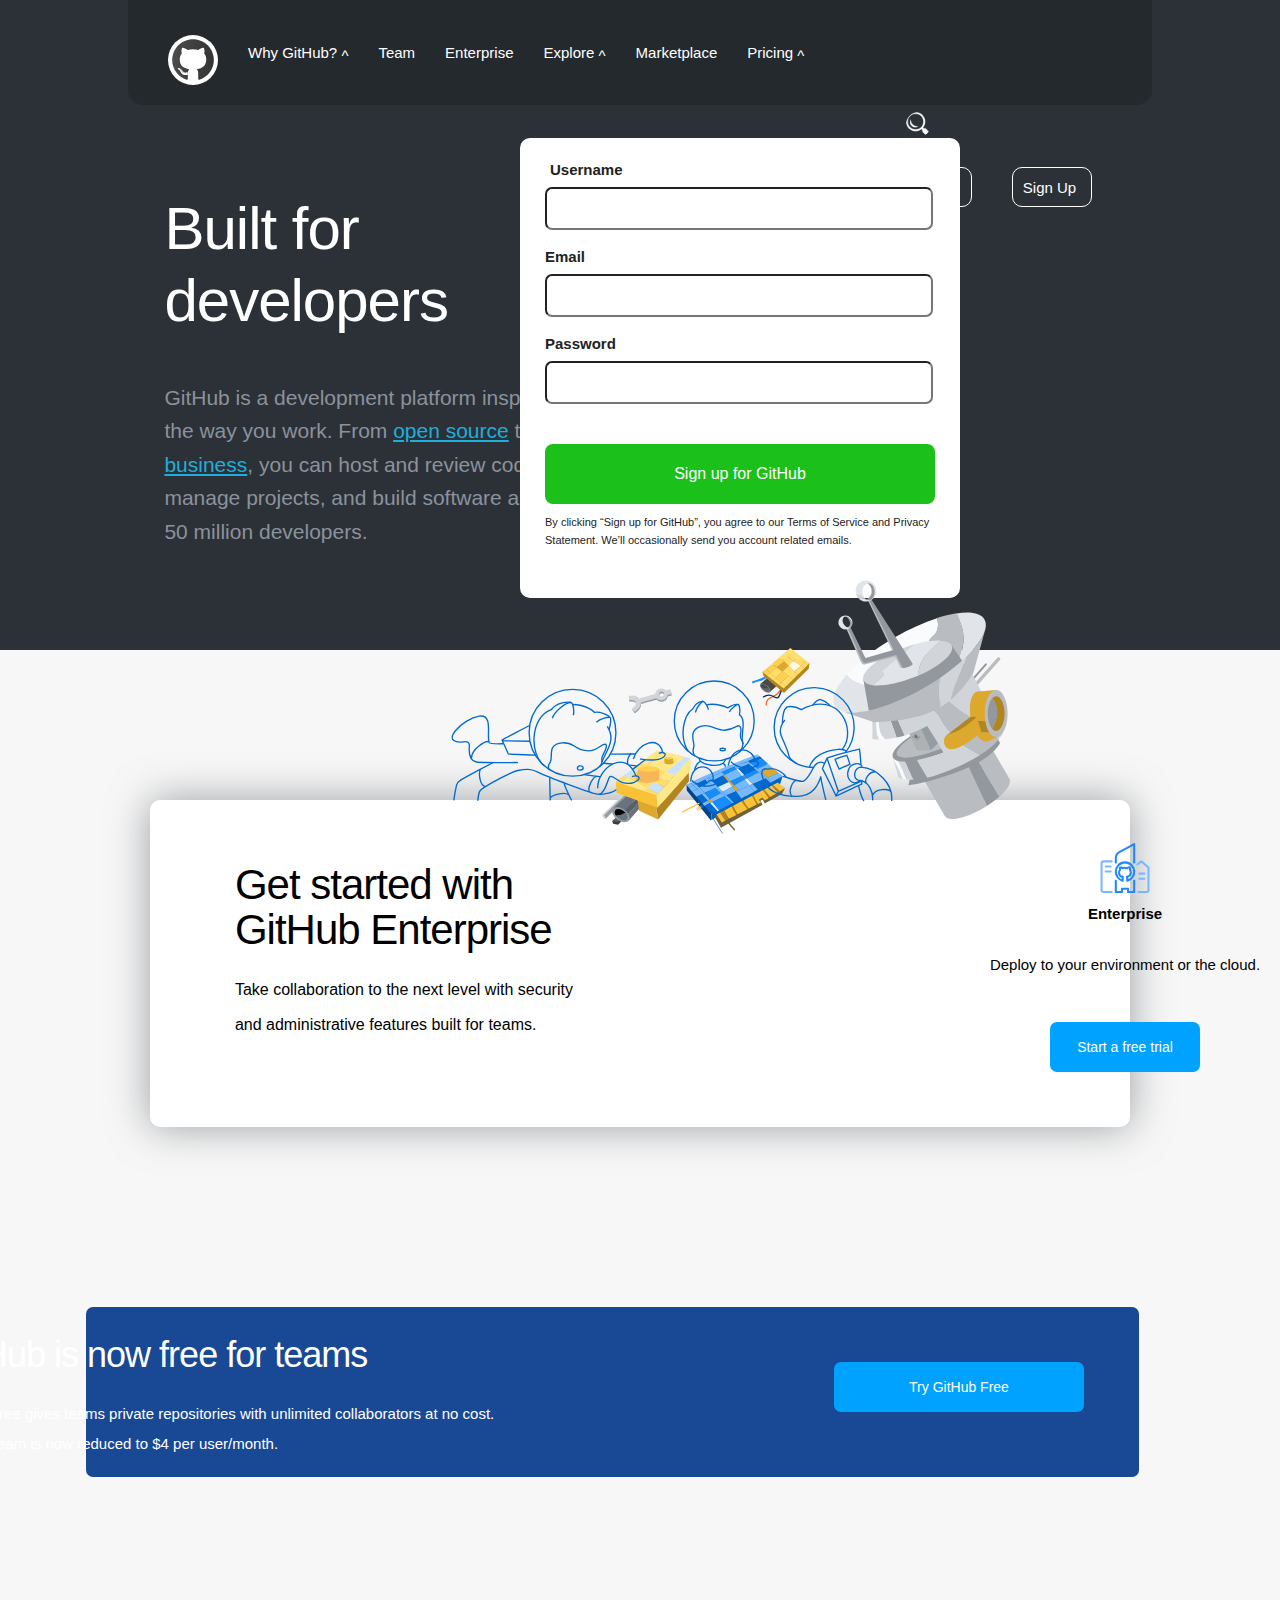
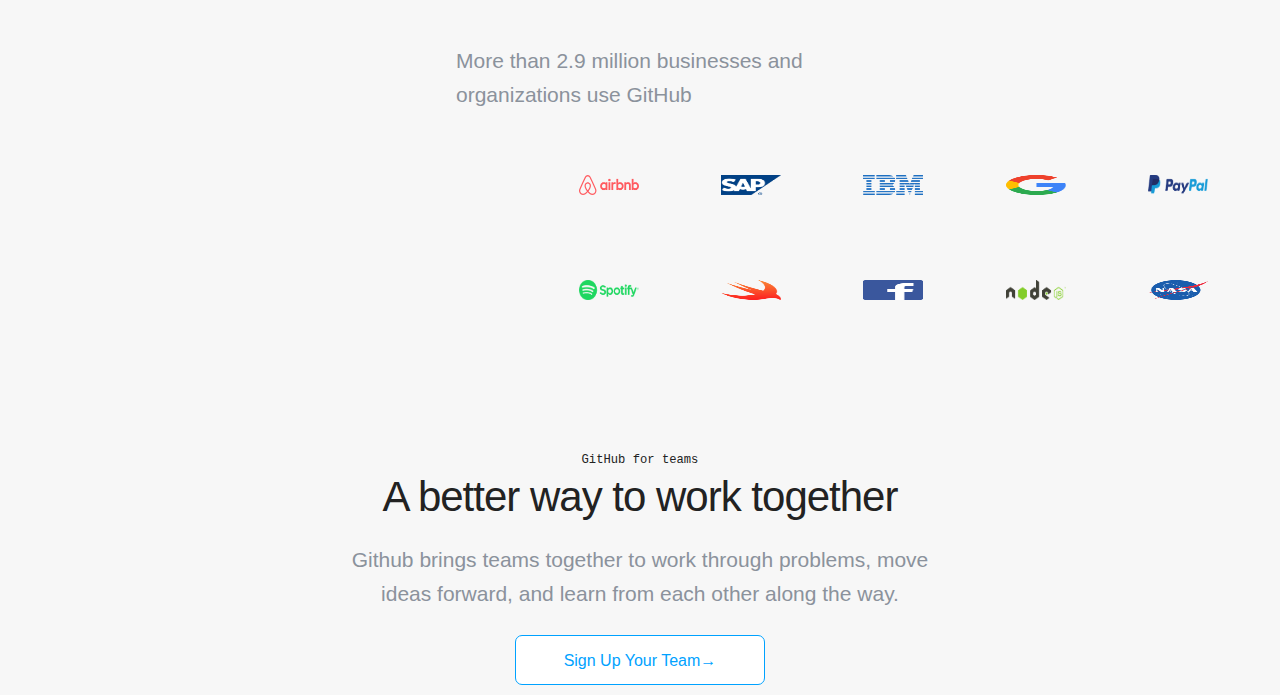
==== commit 5c3c248f: "few things i missed" ====
--- a/index.html
+++ b/index.html
@@ -26,7 +26,6 @@
   –––––––––––––––––––––––––––––––––––––––––––––––––– -->
   <link rel="icon" type="image/png" href="images/githublogo.svg">
 </head>
-<>
 
   <!-- Primary Page Layout
   –––––––––––––––––––––––––––––––––––––––––––––––––– -->
@@ -36,8 +35,7 @@
       <div class="twelve columns">
         <nav>
           <ul class="float-left">
-              <li><img class="border" src="images/githubsvg.svg" alt="github-logo" height="40px"
-                      width="40px"></li>
+              <li><img class="border page-logo" src="images/githubsvg.svg" alt="github-logo"></li>
               <li class="parent"><a href="#">Why GitHub?&nbsp;<span class="caret">^</span></a>
                   <ul>
                       <li><a href="#"><strong>Features</strong></a></li>
@@ -200,7 +198,7 @@
 
 <section>
     <div class="row">
-      <div class="six columns text-align-center">
+      <div class="six columns offset-by-three text-align-center">
           <tt>GitHub for teams</tt>
           <h2>A better way to work together</h2>
           <p class="grey-text">Github brings teams together to work through problems, move ideas forward, and learn from each other along the way.</p>
--- a/css/Styles.css
+++ b/css/Styles.css
@@ -1,6 +1,11 @@
 * {
     padding: 0px;
     margin: 0px;
+}
+
+.page-logo {
+    height: 50px;
+    width: 50px;
 }
 
 body {
@@ -58,8 +63,6 @@
 
 li {
     line-height: 35px;
-    
-
 }
 
 .nav-button {
@@ -154,6 +157,7 @@
 nav input[type=text]:hover {
     box-shadow: #fff 0 0 10px;
 }
+
 .border {
     border-radius: 90%;
 }
@@ -271,7 +275,6 @@
     margin: 150px;
     box-shadow: #656b72a2 0 0 40px;
     border-radius: 10px;
-
 }
 
 .div-box {
@@ -335,8 +338,7 @@
     height: 50px;
     width: 150px;
     border-radius: 7px;
-    border: 1px solid rgb(0, 162, 255);
-    
+    border: 1px solid rgb(0, 162, 255); 
 }
 
 .small-image {
@@ -412,7 +414,6 @@
     opacity: 100%;
     position: absolute;
     right: 5%;
-    
 }
 
 .text-div-five {
@@ -427,14 +428,13 @@
 }
 
 .button-div {
-    postion: absolute;
     float: right;
     margin: 35px;
 }
 
 .blue-button-two {
     color: white;
-    background-color: rgb(0, 162, 255);;
+    background-color: rgb(0, 162, 255);
     height: 50px;
     width: 250px;
     border-radius: 7px;
@@ -477,7 +477,6 @@
     border-style: solid 1px black;
     margin: auto;
     margin: 40px;
-
 }
 
 .float-left {
@@ -531,7 +530,6 @@
     width: 250px;
     border-radius: 7px;
     border: 1px solid rgb(0, 162, 255);
-    
 }
 
 .border-button-two span {
@@ -561,4 +559,4 @@
     height: 50px;
     border-radius: 7px;
     border: 1px solid rgb(8, 114, 175);
-  }+  }
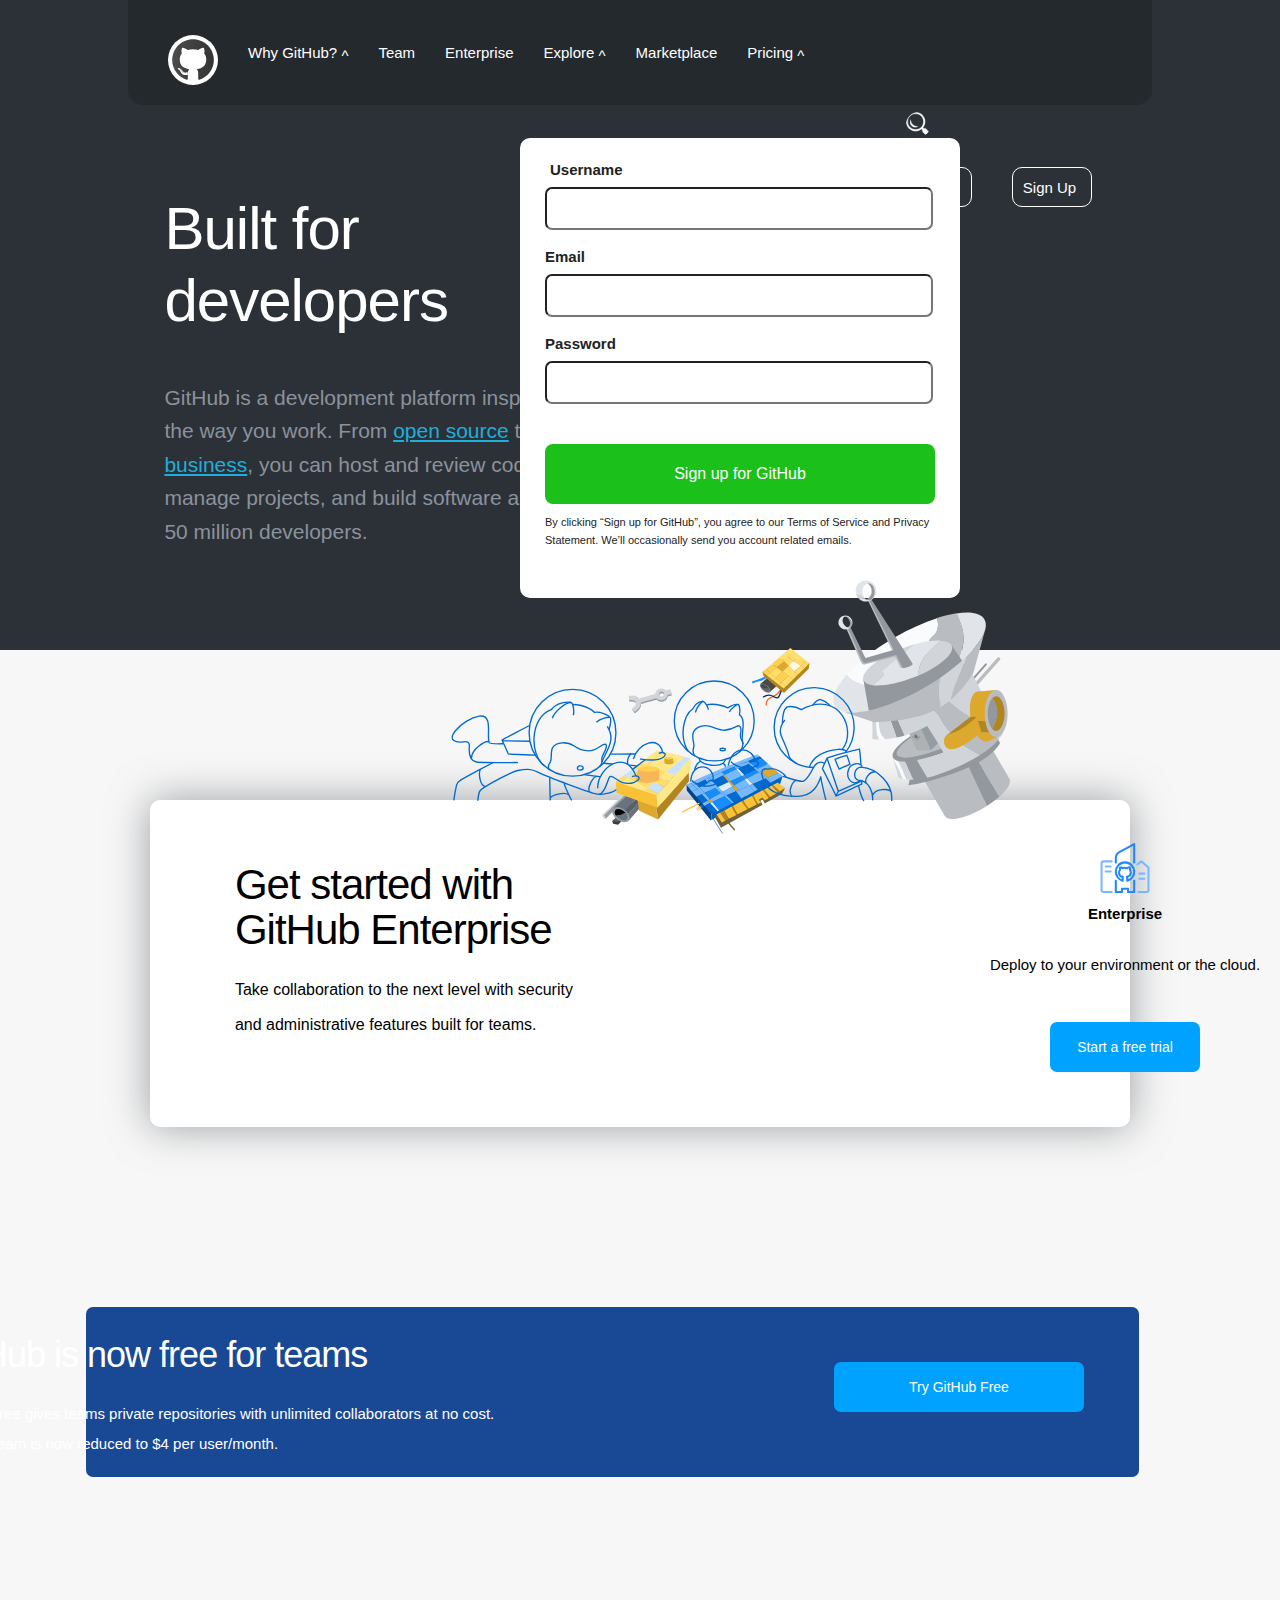
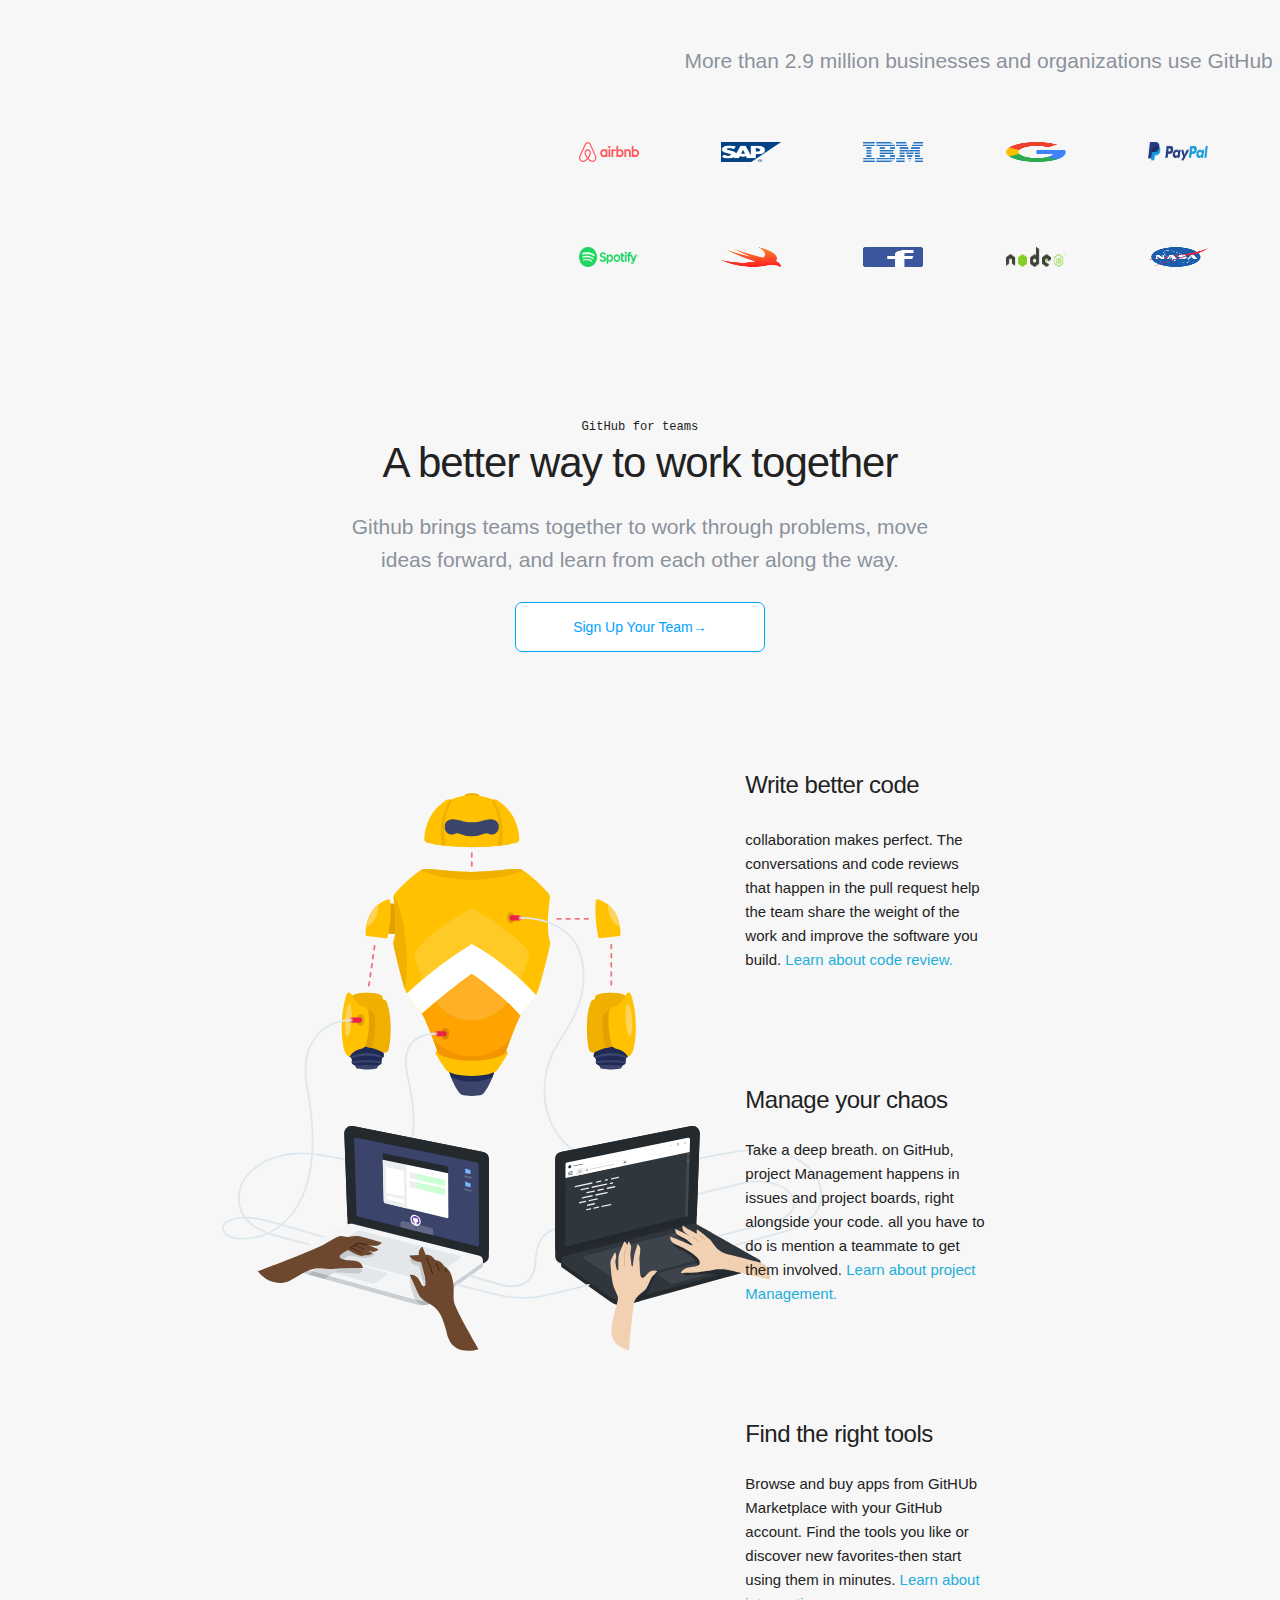
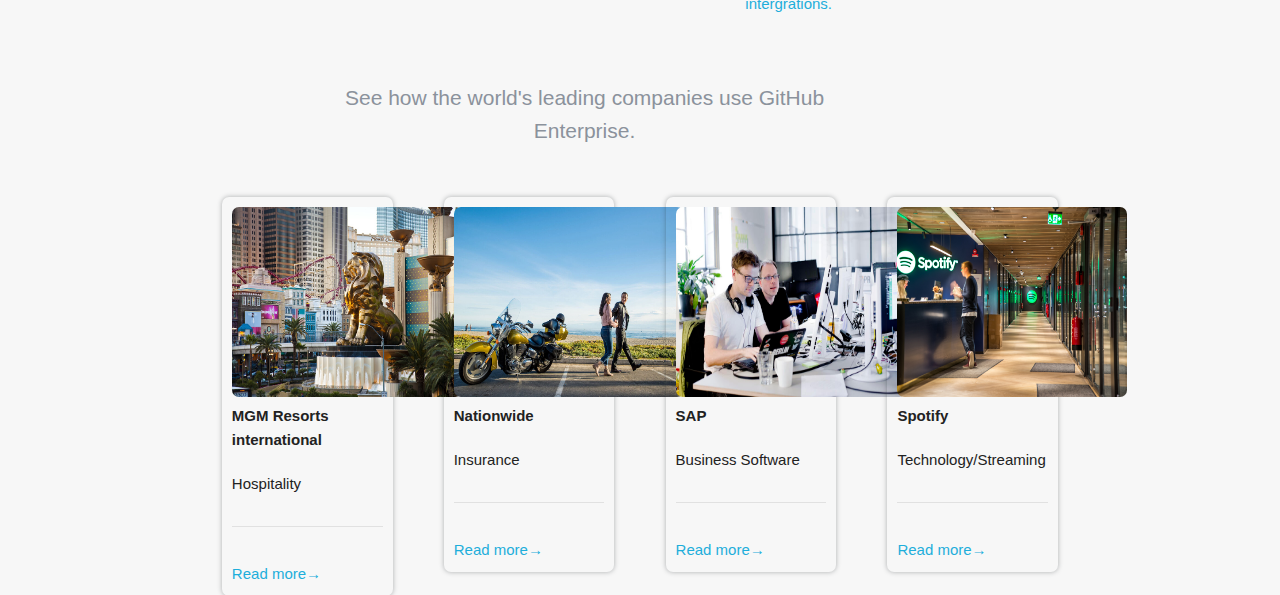
==== commit eb7dd2a0: "few changes i missed" ====
--- a/index.html
+++ b/index.html
@@ -171,8 +171,8 @@
 
 <section class="section-four">
     <div class="row">
-        <div class="five columns offset-by-four">
-          <p class="grey-text">More than 2.9 million businesses and organizations use GitHub</p>
+        <div class="six columns offset-by-six">
+          <p class="grey-text text-center">More than 2.9 million businesses and organizations use GitHub</p>
         </div>
 
         <div id="pic-row-one" class="nine columns offset-by-two pic-div">
@@ -207,5 +207,80 @@
     </div>
 </section>
 
+<section>
+      <div class="row">
+        <div class="four columns offset-by-two">
+            <img class="float-left robot" src="images/robot.svg" alt="yellow robot">
+        </div>
+
+        <div class="three columns offset-by-one">
+            <div class="trio">
+              <p><h5>Write better code</h5></p>collaboration makes perfect. The conversations and code reviews that happen in the pull request help the team share the weight of the work and improve the software you build. <a>Learn about code review.</a></p>
+           </div>
+
+            <div class="trio">
+              <p><h5>Manage your chaos</h5>Take a deep breath. on GitHub, project Management happens in issues and project boards, right alongside your code. all you have to do is mention a teammate to get them involved. <a>Learn about project Management.</a></p>
+            </div>
+            <div class="trio">
+            <p><h5>Find the right tools</h5>Browse and buy apps from GitHUb Marketplace with your GitHub account. Find the tools you like or discover new favorites-then start using them in minutes. <a>Learn about intergrations.</a></p>
+            </div>
+          </div>
+     </div>
+</section>
+
+<section>
+     <div class="row">
+        <div class="five columns offset-by-three">
+          <p class="grey-text text-center">See how the world's leading companies use GitHub Enterprise.</p></br>
+        </div>
+     </div>
+
+     <div class="row">
+        <div class="two columns offset-by-two quad">
+          <div class="hover-div">
+            <img class="image-resize" src="images/mgm" alt="MGM Resorts">
+            <button class="blue-image-button">↗</button>
+            <h6><strong>MGM Resorts international</strong></h6>
+            <p> Hospitality</p>
+            <hr/>
+            <a class="anchor-span">Read more<span>&#8594</span></a>
+          </div>  
+        </div>
+
+        <div class="two columns quad">
+           <div class="hover-div-two">
+              <img class="image-resize" src="images/Nationwide" alt="Nationwide">
+              <button class="blue-image-button-two">↗</button>
+              <h6><strong>Nationwide</strong></h6>
+              <p>Insurance</p>
+              <hr/>
+              <a class="anchor-span">Read more<span>&#8594</span></a>
+            </div>
+        </div>
+
+        <div class="two columns quad">
+          <div class="hover-div-three">
+            <img class="image-resize" src="images/SAP" alt="SAP">
+            <button class="blue-image-button-three">↗</button>
+            <h6><strong>SAP</strong></h6>
+            <p>Business Software</p>
+            <hr/>
+            <a class="anchor-span">Read more<span>&#8594</span></a>
+          </div>  
+        </div>
+
+        <div class="two columns quad">
+          <div class="hover-div-four">
+            <img class="image-resize" src="images/spotifyhero.jpg" alt="Spotify">
+            <button class="blue-image-button-four">↗</button>
+            <h6><strong>Spotify</strong></h6>
+            <p>Technology/Streaming</p>
+            <hr/>
+            <a class="anchor-span">Read more<span>&#8594</span></a>
+          </div>
+       </div>
+
+</section>
+
 </body>
 </html>
--- a/css/Styles.css
+++ b/css/Styles.css
@@ -43,10 +43,6 @@
 
 nav a:hover {
     color: #656b72;
-}
-
-img {
-    padding-top: px;
 }
 
 .float-left {
@@ -104,8 +100,7 @@
    transition: all 0.25s ease-in-out;
    opacity: 0;
    width: 300px;
-   z-index: 10;
-   
+   z-index: 10;  
 }
 
 nav ul li:hover ul {
@@ -141,6 +136,7 @@
     transition: all 0.5s;
     cursor: pointer;
 }
+
 ::placeholder {
     color: rgb(114, 109, 109);
     font-size: 14px;   
@@ -187,11 +183,11 @@
 }
 
 .underline {
-        color: rgb(199, 198, 198);
+    color: rgb(199, 198, 198);
 }
 
 .underline:hover {
-        color: #fff;
+    color: #fff;
 }
 
 .section-one {
@@ -267,7 +263,6 @@
 
 .section-two {
     position: relative;
-    width: 1235;
     height: 327px;
     background-color: white;
     border-style: solid 1px black;
@@ -306,7 +301,7 @@
 
 .blue-button {
     color: white;
-    background-color: rgb(0, 162, 255);;
+    background-color: rgb(0, 162, 255);
     height: 50px;
     width: 150px;
     border-radius: 7px;
@@ -355,7 +350,7 @@
     display: inline-block;
     position: relative;
     transition: 0.5s;
-  }
+}
   
   .border-button span:after {
     content: '&#8594';
@@ -364,11 +359,11 @@
     top: 0;
     right: 10px;
     transition: 0.5s;
-  }
+}
 
   .border-button:hover span {
     padding-left: 10px;
-  }
+}
 
   .border-button:hover{
     color: rgb(0, 162, 255);
@@ -378,7 +373,7 @@
     width: 150px;
     border-radius: 7px;
     border: 1px solid rgb(8, 114, 175);
-  }
+}
 
 #para-one {
     line-height: 35px;
@@ -461,7 +456,6 @@
 
 .section-three {
     position: relative;
-    width: 1235;
     height: 327px;
     background-color:none;
     border-style: solid 1px black;
@@ -471,7 +465,7 @@
 
 .section-four {
     position: relative;
-    width: 1235;
+    width: 1235px;
     height: 327px;
     background-color:none;
     border-style: solid 1px black;
@@ -513,7 +507,6 @@
 }
 
 #pic-row-two {
-    padding: 0px;
     margin-left: 500px;
     margin-bottom: 100px;
 }
@@ -524,12 +517,13 @@
 
 .border-button-two{
     color: rgb(0, 162, 255);
-    font-size: medium;
+    font-size: 14px;
     background-color: white;
     height: 50px;
     width: 250px;
     border-radius: 7px;
     border: 1px solid rgb(0, 162, 255);
+    margin-bottom: 70px;
 }
 
 .border-button-two span {
@@ -537,26 +531,181 @@
     display: inline-block;
     position: relative;
     transition: 0.5s;
-  }
+}
   
-  .border-button-two span:after {
+.border-button-two span:after {
     content: '&#8594';
     position: absolute;
     opacity: 0;
     top: 0;
     right: 10px;
     transition: 0.5s;
-  }
-
-  .border-button-two:hover span {
+}
+
+.border-button-two:hover span {
     padding-left: 10px;
-  }
-
-  .border-button-two:hover {
+}
+
+.border-button-two:hover {
     color: rgb(0, 162, 255);
-    font-size: medium;
+    font-size: 14px;
     background-color: white;
     height: 50px;
     border-radius: 7px;
     border: 1px solid rgb(8, 114, 175);
-  }
+}
+
+.robot {
+    height: 700px;
+    width: 600px;
+    margin-top: 0px;
+}
+
+.trio {
+    padding: 20px;
+    margin-bottom: 20px;
+    border-radius: 7px;
+    border: rgb(0, 102, 255, 0);
+}
+
+.trio:hover{
+    border: #73808d8a solid 1px;
+    border-radius: 7px;
+    box-shadow: #585d636e 0 0 15px;
+    transition: all 250ms ease-in-out;
+}
+
+.image-resize {
+    height: 190px;
+    width: 230px;
+    border-radius: 7px;
+}
+
+.quad {
+    box-shadow: #24292e5b 0 0 5px;
+    padding: 10px;
+    border-radius: 7px;
+}
+
+.blue-image-button {
+    height: 50px;
+    width: 50px;
+    color: rgb rgba(255, 255, 255, 0);
+    background-color: rgba(25, 25, 211, 0);
+    position: absolute;
+    left: 510px;
+    top: 3210px;
+    border: none;
+    border-radius: 5px;
+    visibility: hidden;
+}
+
+.hover-div:hover .blue-image-button {
+    height: 50px;
+    width: 50px;
+    color: rgba(255, 255, 255, 0.952);
+    background-color: rgb(25, 84, 211);
+    position: absolute;
+    left: 510px;
+    top: 3210px;
+    border: none;
+    border-radius: 5px;
+    visibility: visible;
+}
+
+.blue-image-button-two {
+    height: 50px;
+    width: 50px;
+    color: rgb rgba(255, 255, 255, 0);
+    background-color: rgba(25, 25, 211, 0);
+    position: absolute;
+    left: 840px;
+    top: 3210px;
+    border: none;
+    border-radius: 5px;
+    visibility: hidden;
+}
+
+.hover-div-two:hover .blue-image-button-two {
+    height: 50px;
+    width: 50px;
+    color: rgba(255, 255, 255, 0.952);
+    background-color: rgb(25, 84, 211);
+    position: absolute;
+    left: 840px;
+    top: 3210px;
+    border: none;
+    border-radius: 5px;
+    visibility: visible;
+}
+
+.blue-image-button-three {
+    height: 50px;
+    width: 50px;
+    color: rgb rgba(255, 255, 255, 0);
+    background-color: rgba(25, 25, 211, 0);
+    position: absolute;
+    left: 1170px;
+    top: 3290px;
+    border: none;
+    border-radius: 5px;
+    visibility: hidden;
+}
+
+.hover-div-three:hover .blue-image-button-three {
+    height: 50px;
+    width: 50px;
+    color: rgba(255, 255, 255, 0.952);
+    background-color: rgb(25, 84, 211);
+    position: absolute;
+    left: 1170px;
+    top: 3210px;
+    border: none;
+    border-radius: 5px;
+    visibility: visible;
+}
+
+.blue-image-button-four {
+    height: 50px;
+    width: 50px;
+    color: rgb rgba(255, 255, 255, 0);
+    background-color: rgba(25, 25, 211, 0);
+    position: absolute;
+    left: 1500px;
+    top: 3290px;
+    border: none;
+    border-radius: 5px;
+    visibility: hidden;
+}
+
+.hover-div-four:hover .blue-image-button-four {
+    height: 50px;
+    width: 50px;
+    color: rgba(255, 255, 255, 0.952);
+    background-color: rgb(25, 84, 211);
+    position: absolute;
+    left: 1500px;
+    top: 3210px;
+    border: none;
+    border-radius: 5px;
+    visibility: visible;
+}
+.anchor-span span {
+    cursor: pointer;
+    display: inline-block;
+    position: relative;
+    transition: 0.5s;
+}
+  
+.anchor-span span:after {
+    content: '&#8594';
+    position: absolute;
+    opacity: 0;
+    top: 0;
+    right: 20px;
+    transition: 0.5s;
+}
+
+.anchor-span:hover span {
+    padding-left: 10px;
+}
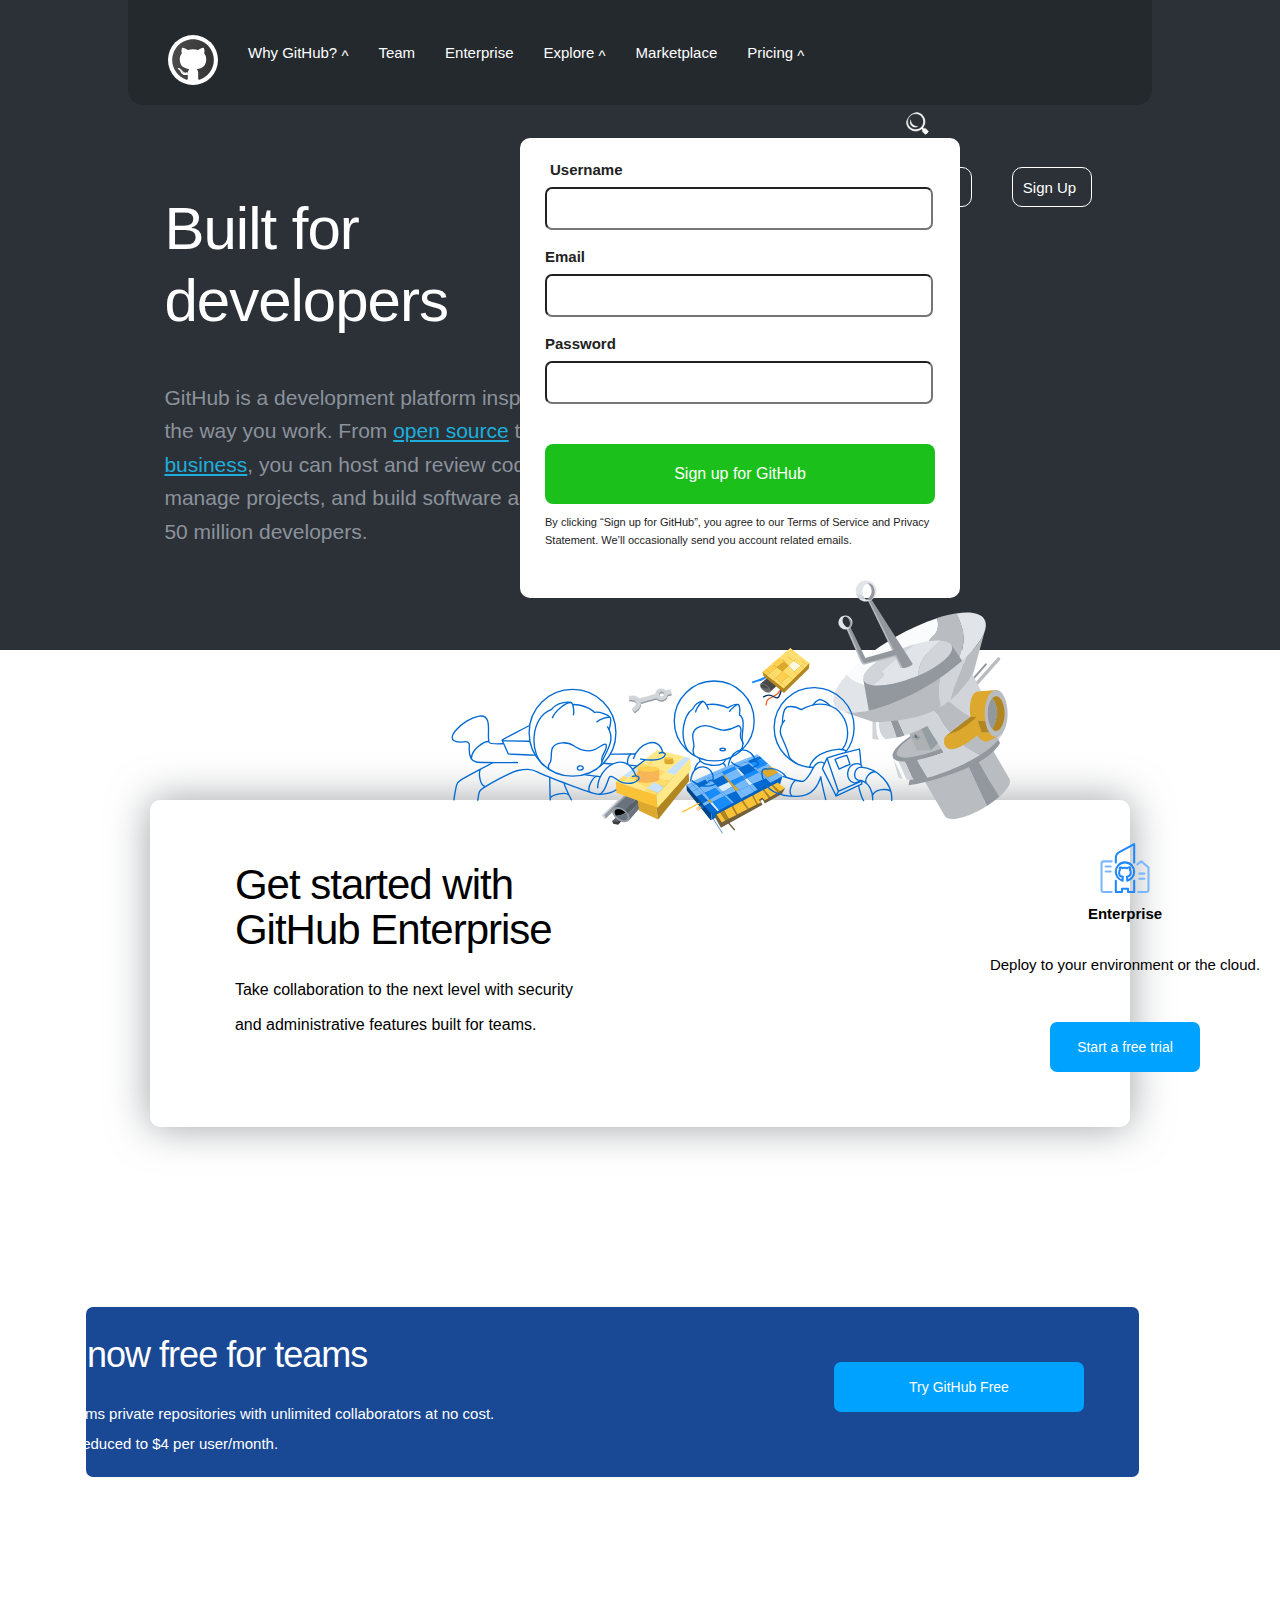
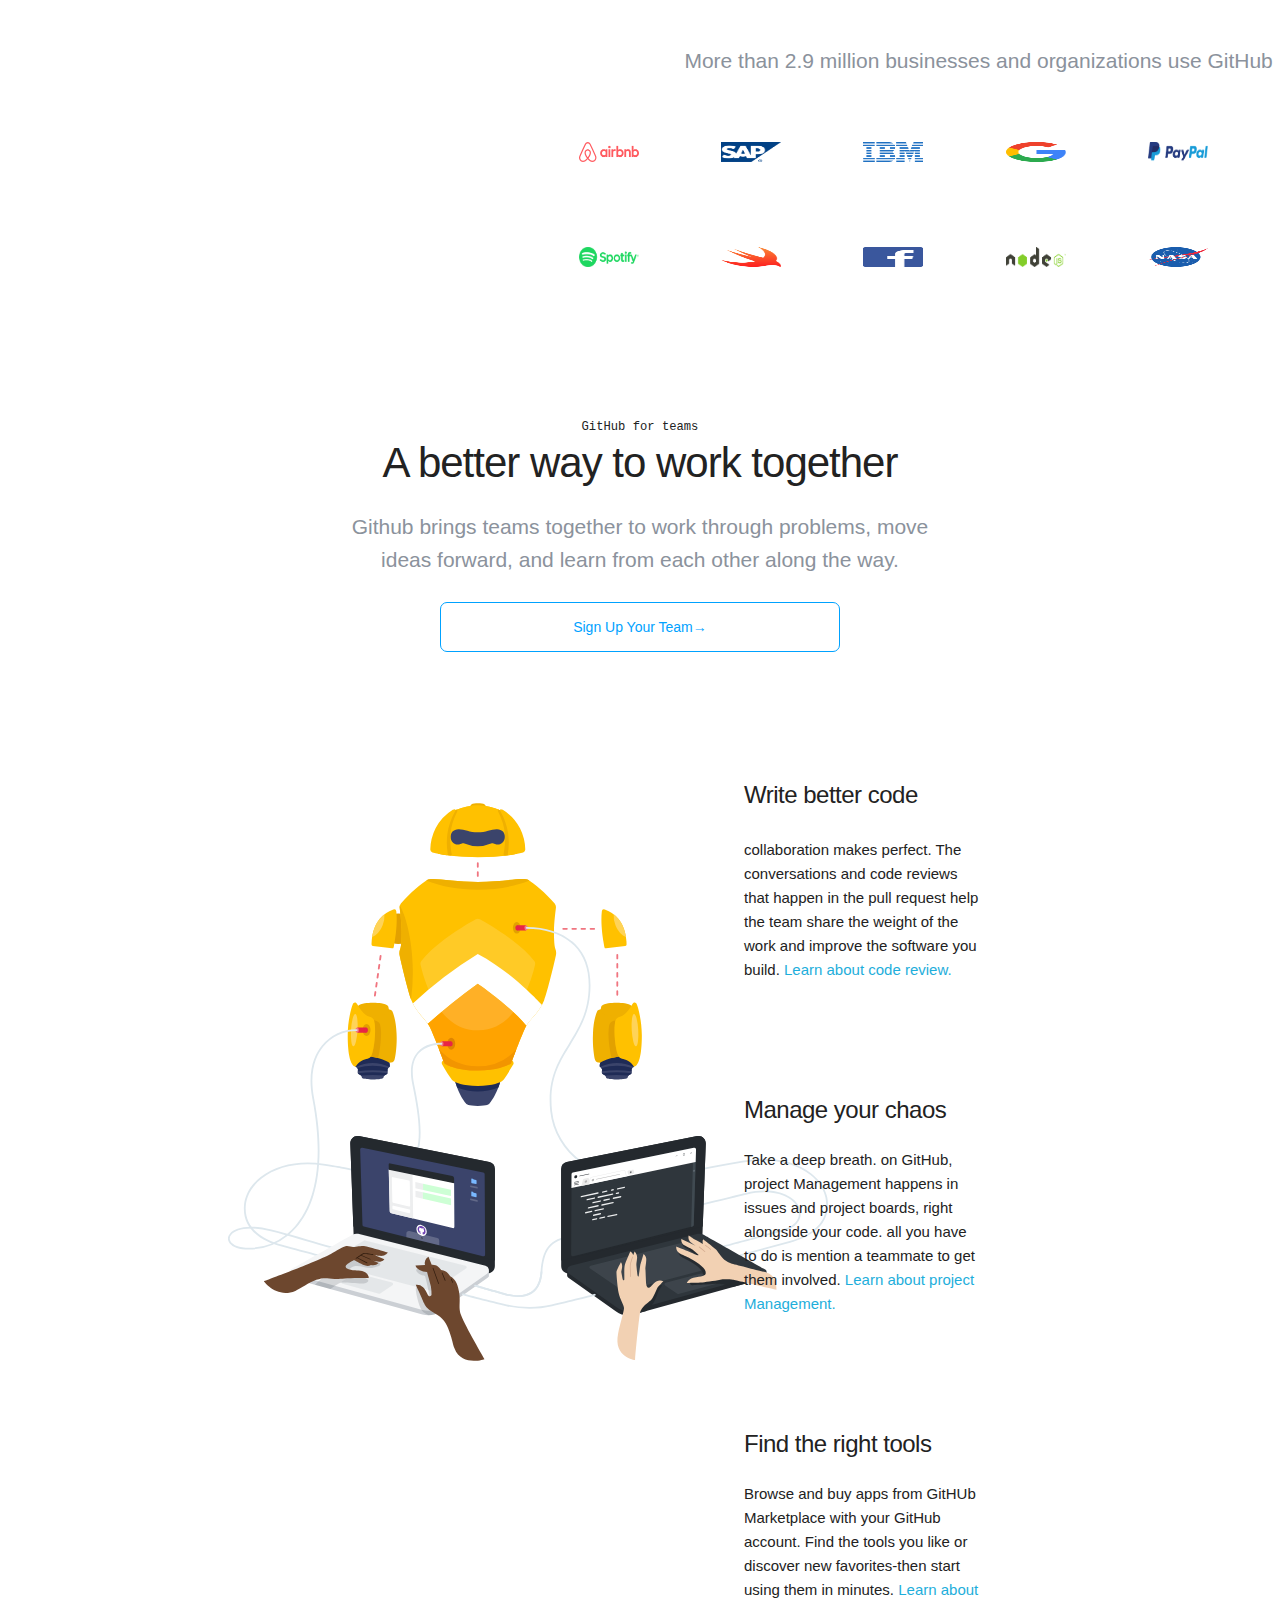
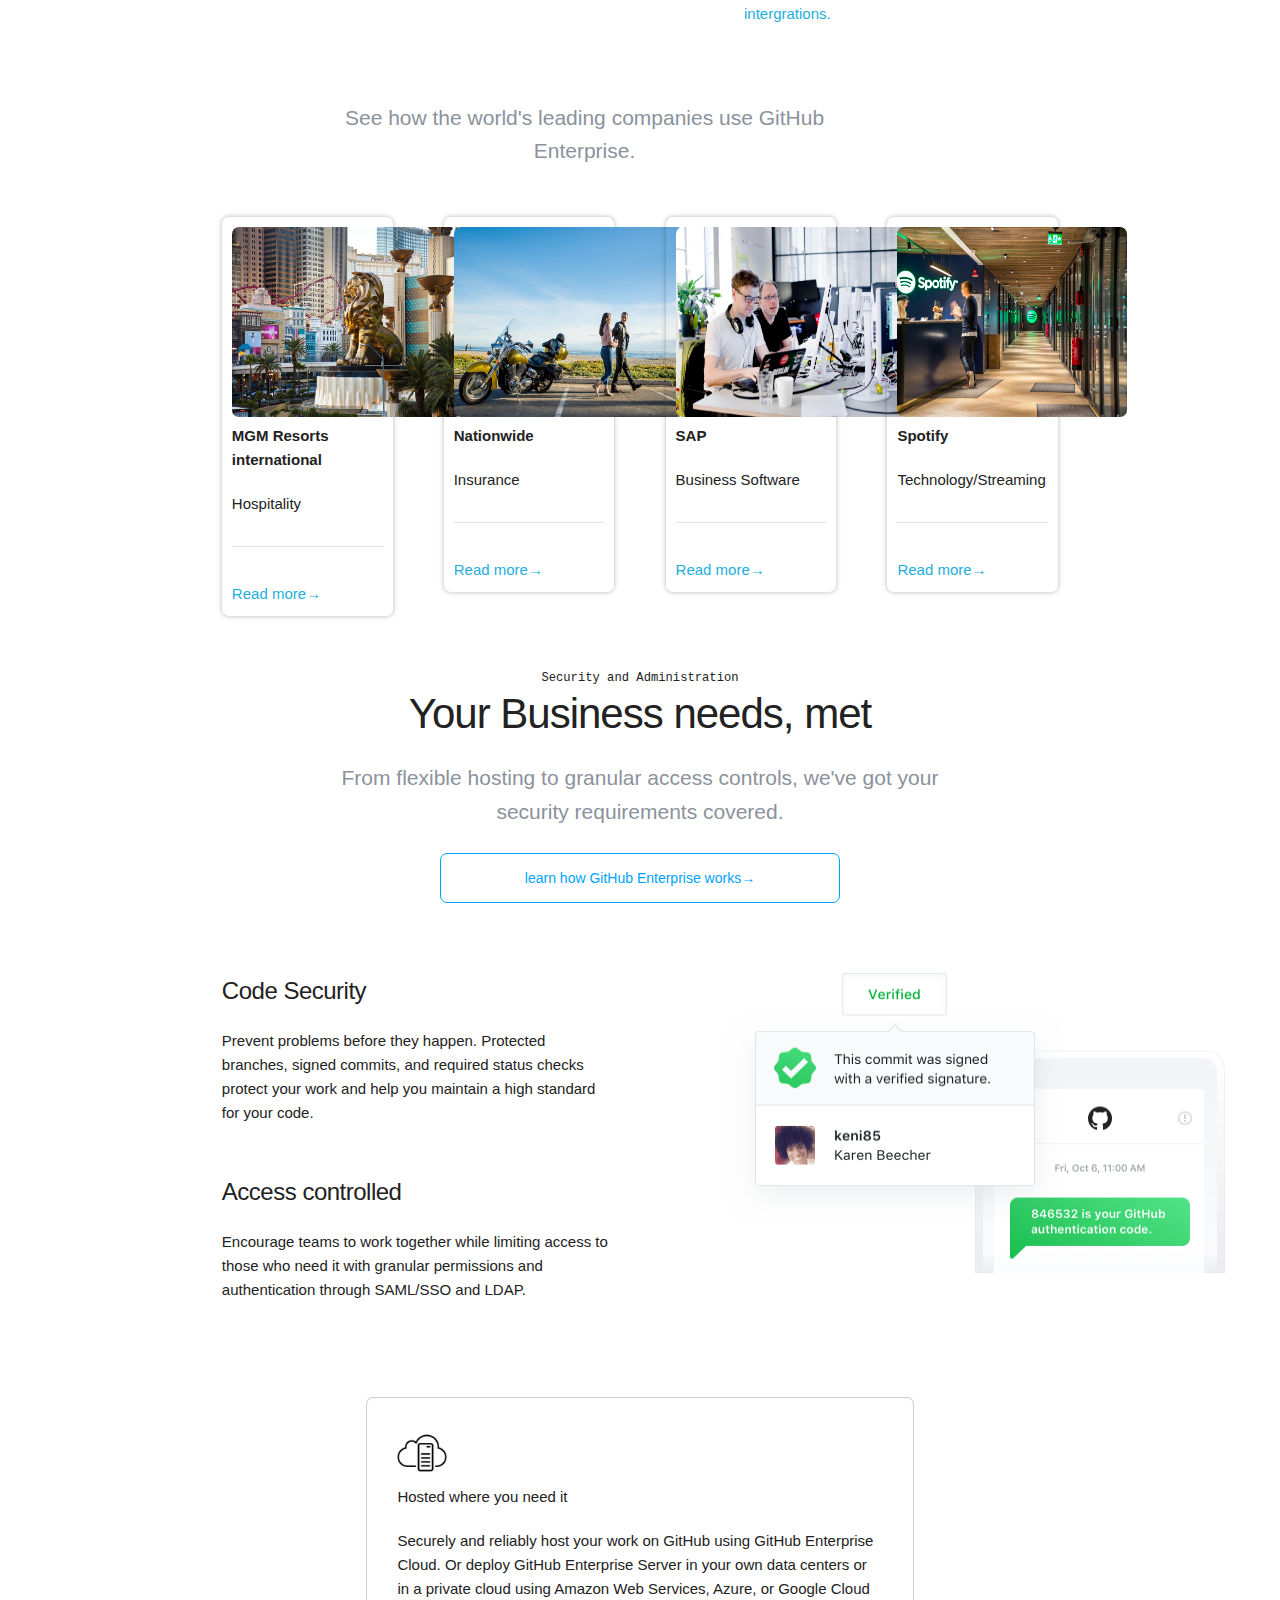
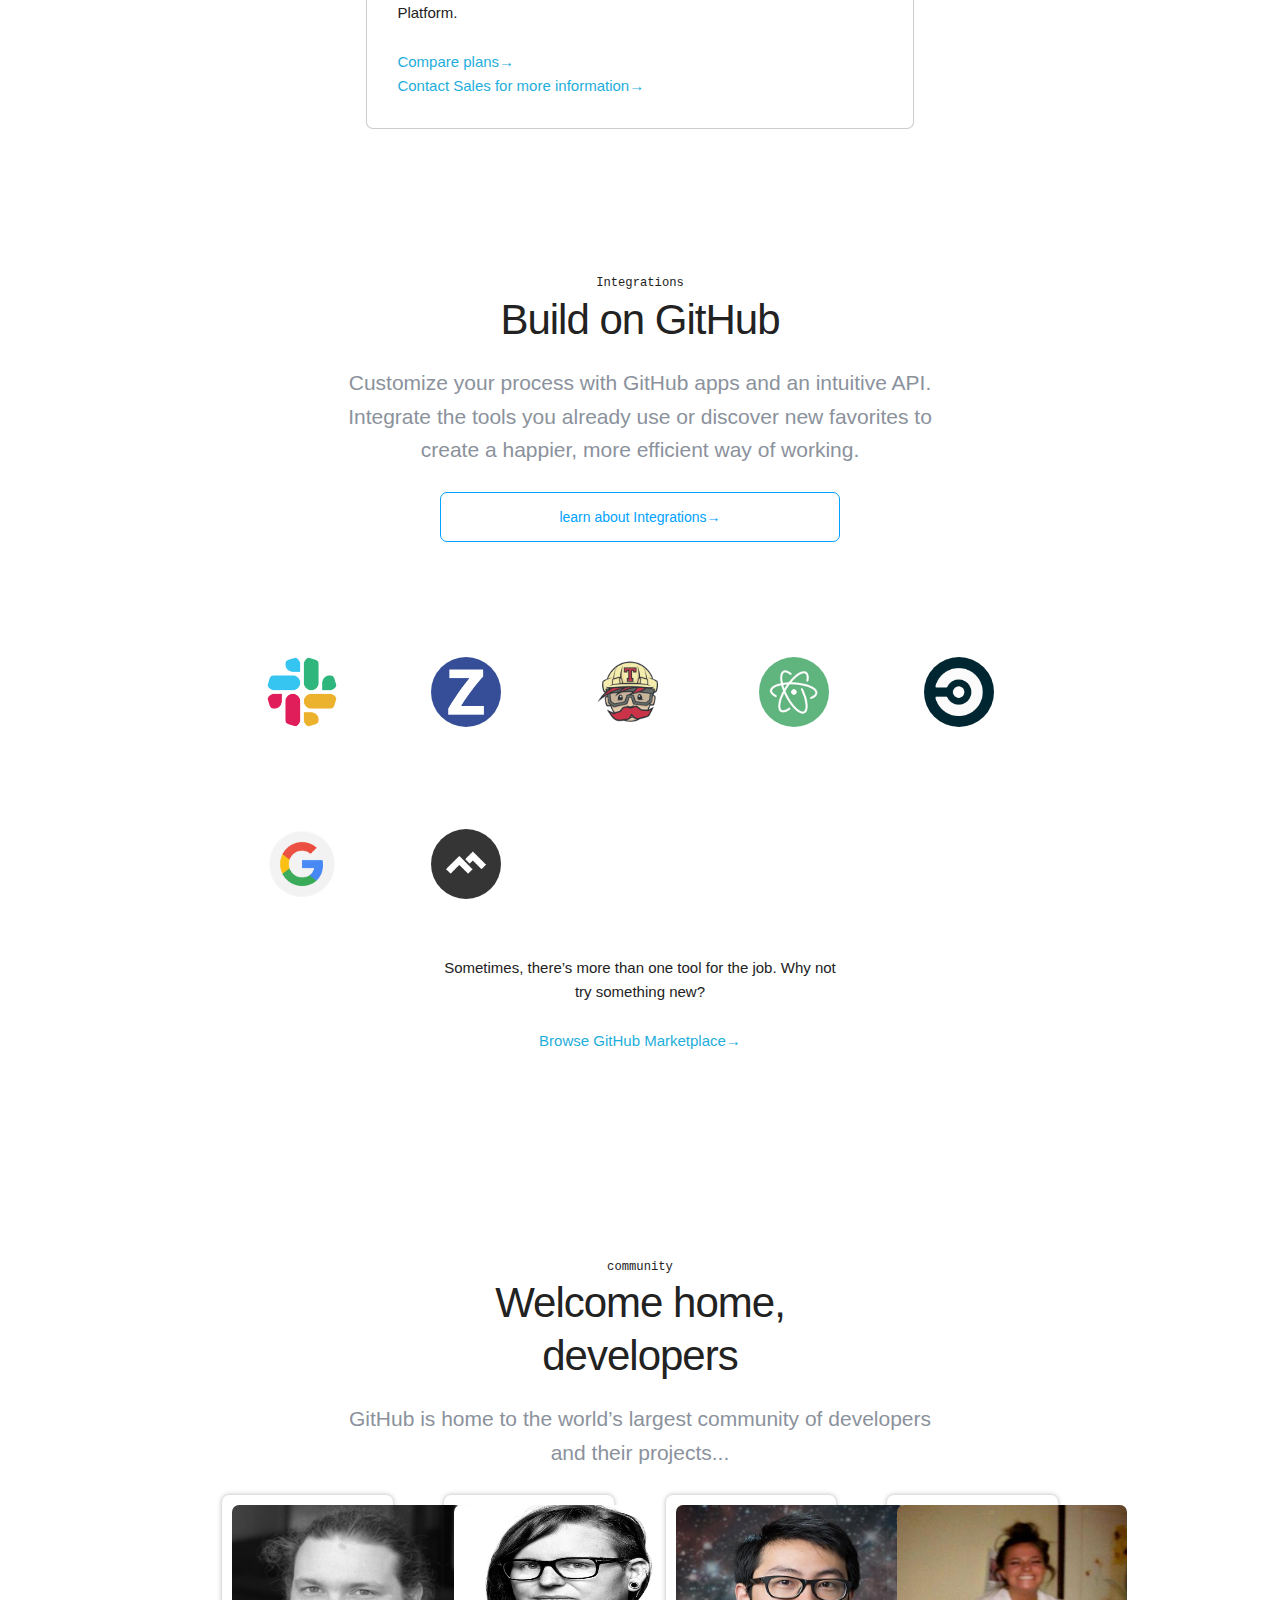
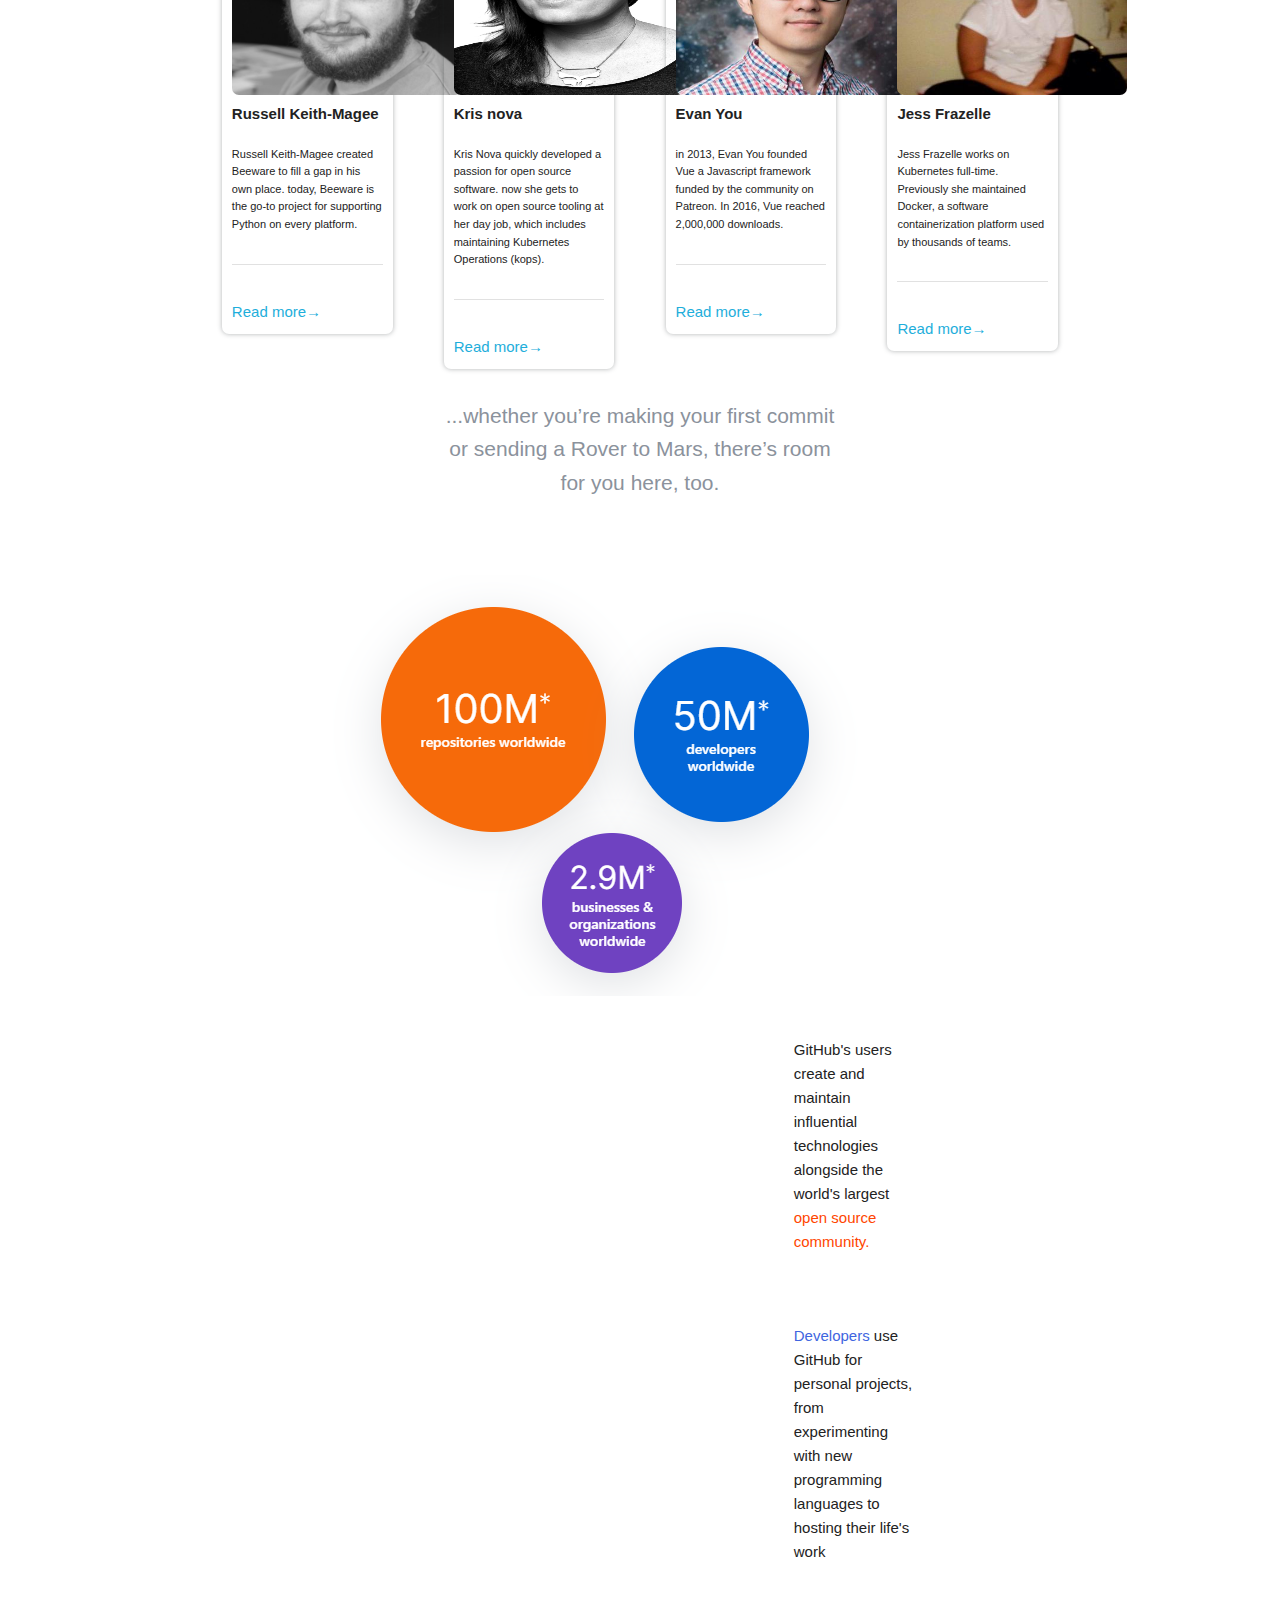
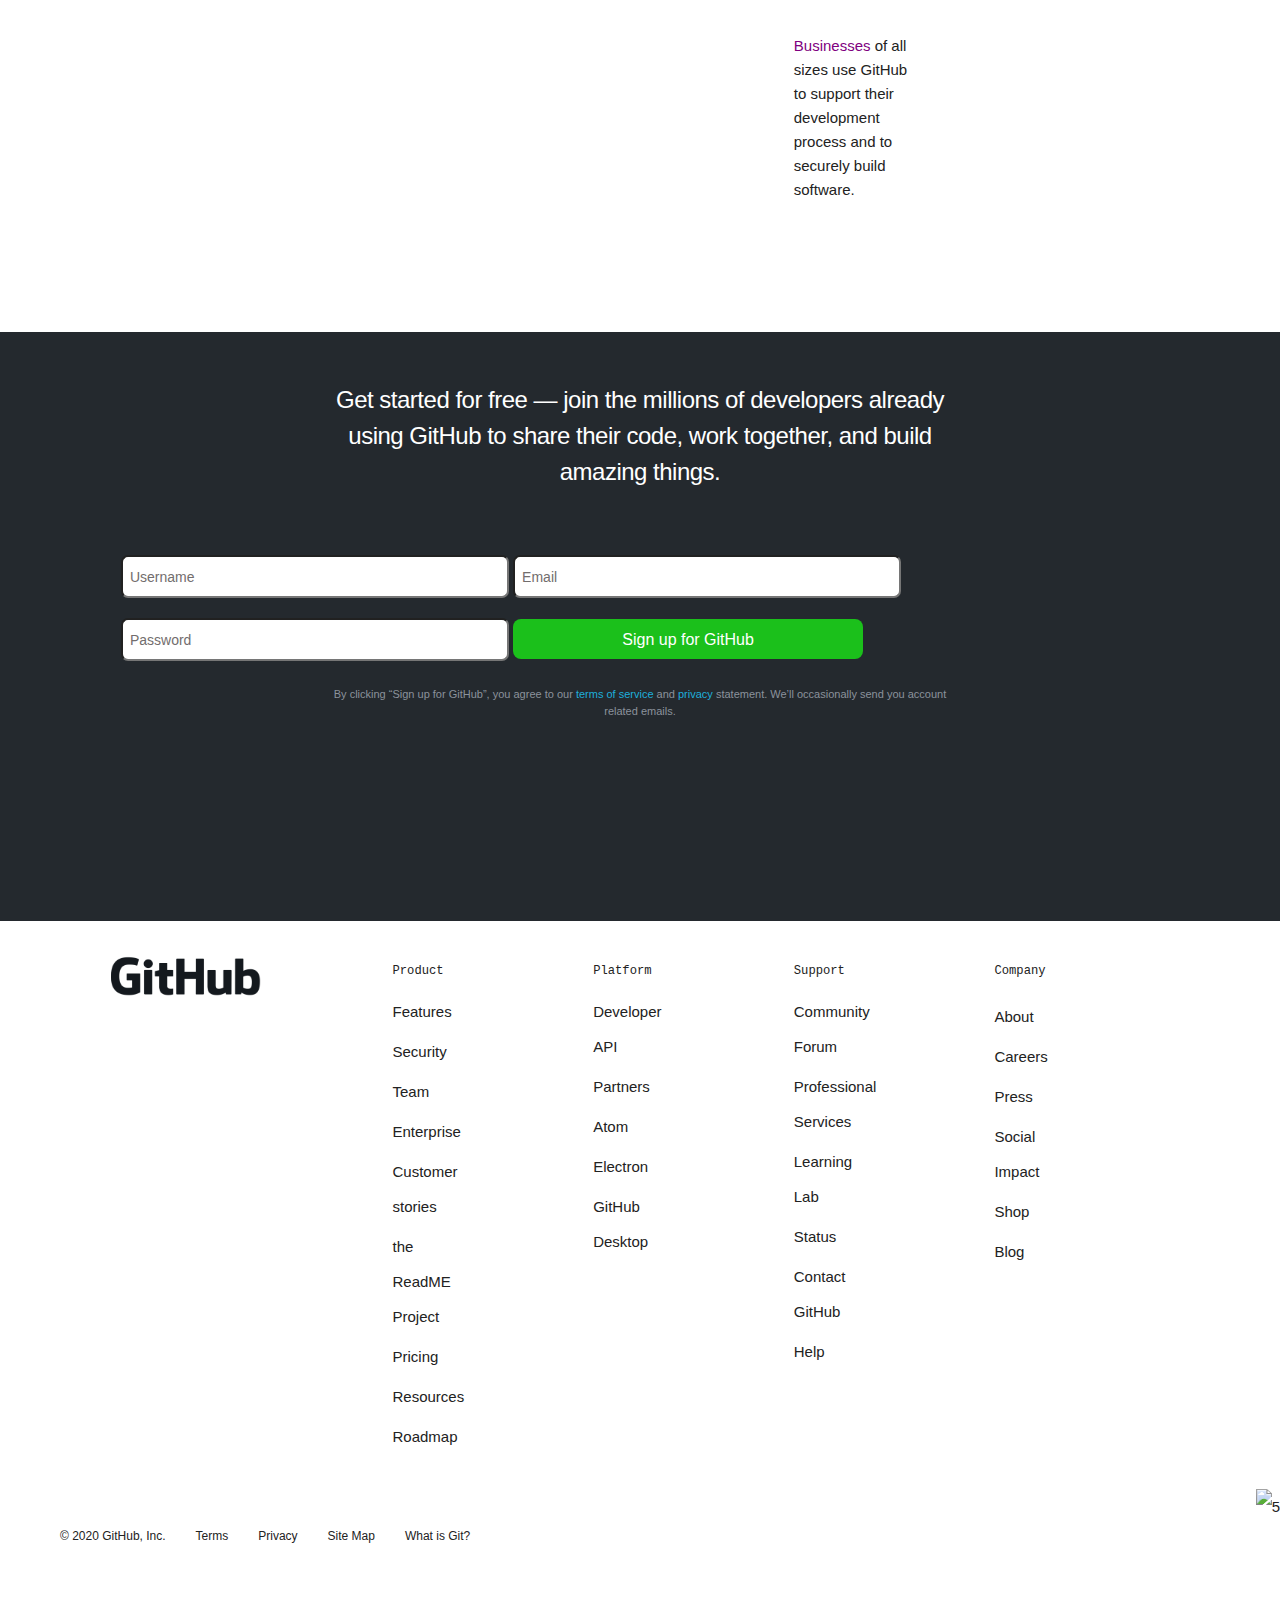
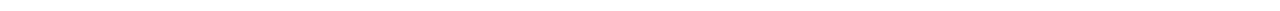
==== commit dc70e697: "99.5% done" ====
--- a/index.html
+++ b/index.html
@@ -207,7 +207,7 @@
     </div>
 </section>
 
-<section>
+<section class="padding-ten">
       <div class="row">
         <div class="four columns offset-by-two">
             <img class="float-left robot" src="images/robot.svg" alt="yellow robot">
@@ -279,8 +279,260 @@
             <a class="anchor-span">Read more<span>&#8594</span></a>
           </div>
        </div>
-
-</section>
-
+</section>
+
+<section>
+      <div class="row center-div">
+          <div class="six columns offset-by-three">
+          </br></br> <tt>Security and Administration</tt>
+              <h2>Your Business needs, met</h2>
+              <p class="grey-text">From flexible hosting to granular access controls, we've got your security requirements covered.</p>
+              <button class="border-button-two">learn how GitHub Enterprise works<span>&#8594</span></button>
+          </div>
+      </div>
+
+      <div class="row">
+          <div class="four columns offset-by-two">
+              <h5>Code Security</h5>
+              <p>Prevent problems before they happen. Protected branches, signed commits, and required status checks protect your work and help you maintain a high standard for your code.</p></br>
+              <h5>Access controlled</h5>
+              <p>Encourage teams to work together while limiting access to those who need it with granular permissions and authentication through SAML/SSO and LDAP.</p>
+          </div>
+          <div class="three columns offset-by-one">
+              <img id="verification" src="images/example-verification.png" alt="example of 2 step verification">
+          </div>
+      </div>
+</section>
+
+<section class="margin-seventy">
+      <div class="row">
+          <div class="six columns offset-by-three">
+            <div class="box-shadow-div">
+              <img class="polkadot" src="images/polka-dot.svg" alt="polka svg">
+              <img class="polkadot-two" src="images/polka-dot.svg" alt="polka svg">
+                <div>
+                  <img class="cloud-image" src="images/cloud-server.png" alt="cloud"><br>
+                </div>  
+                  <h6>Hosted where you need it</h6>
+                  <p>Securely and reliably host your work on GitHub using GitHub Enterprise Cloud. Or deploy GitHub Enterprise Server in your own data centers or in a private cloud using Amazon Web Services, Azure, or Google Cloud Platform.</p>
+                  <a class="anchor-span">Compare plans<span>&#8594</span></a></br>
+                  <a class="anchor-span">Contact Sales for more information<span>&#8594</span></a>
+            </div>
+          </div>
+      </div>
+</section>
+
+ <section>
+    <div class="row">
+        <div class="six columns offset-by-three text-center">
+            <tt>Integrations</tt>
+            <h2>Build on GitHub</h2>
+            <p class="grey-text">Customize your process with GitHub apps and an intuitive API. Integrate the tools you already use or discover new favorites to create a happier, more efficient way of working.</p>
+            <button class="border-button-two">learn about Integrations<span>&#8594</span></button>
+        </div>
+     </div>
+
+     <div class="row">
+        <div class="eight columns offset-by-two">
+            <img class="circle-image" src="images/slack-c.png" alt="">
+            <img class="circle-image" src="images/zenhubio-c.png" alt="">
+            <img class="circle-image" src="images/travis-c.png" alt="">
+            <img class="circle-image" src="images/atom-c.png" alt="">
+            <img class="circle-image" src="images/circle-c.png" alt="">
+            <img class="circle-image" src="images/google-c.png" alt="">
+            <img class="circle-image" src="images/codeclimate-c.png" alt="">
+        </div>
+
+        <div class="four columns offset-by-four text-center margin-bottom-onehundred">
+            <p>Sometimes, there’s more than one tool for the job. Why not try something new?</p>
+            <a class="anchor-span">Browse GitHub Marketplace<span>&#8594</span></a>
+        </div>
+    </div>
+  </section>
+
+  <section>
+      <div class="row">
+        <div class="six columns offset-by-three text-center">
+            <tt>community</tt>
+            <h2>Welcome home,</br>developers</h2>
+            <p class="grey-text">GitHub is home to the world’s largest community of developers and their projects...</p>
+        </div>
+      </div>
+
+      <div class="row">
+        <div class="two columns offset-by-two quad">
+          <div class="hover-div-five">
+            <img class="image-resize" src="images/russell" alt="Russell">
+            <button class="blue-image-button">↗</button>
+            <h6><strong>Russell Keith-Magee</strong></h6>
+            <p class="font-size-twelve">Russell Keith-Magee created Beeware to fill a gap in his own place. today, Beeware is the go-to project for supporting Python on every platform.</p>
+            <hr/>
+            <a class="anchor-span">Read more<span>&#8594</span></a>
+          </div>  
+        </div>
+
+        <div class="two columns quad">
+           <div class="hover-div-six">
+              <img class="image-resize" src="images/kris.jpg" alt="Nationwide">
+              <button class="blue-image-button-two">↗</button>
+              <h6><strong>Kris nova</strong></h6>
+              <p class="font-size-twelve">Kris Nova quickly developed a passion for open source software. now she gets to work on open source tooling at her day job, which includes maintaining Kubernetes Operations (kops).</p>
+              <hr/>
+              <a class="anchor-span">Read more<span>&#8594</span></a>
+            </div>
+        </div>
+
+        <div class="two columns quad">
+          <div class="hover-div-seven">
+            <img class="image-resize" src="images/evan.jpg" alt="SAP">
+            <button class="blue-image-button-three">↗</button>
+            <h6><strong>Evan You</strong></h6>
+            <p class="font-size-eleven">in 2013, Evan You founded Vue a Javascript framework funded by the community on Patreon. In 2016, Vue reached 2,000,000 downloads. </p>
+            <hr/>
+            <a class="anchor-span">Read more<span>&#8594</span></a>
+          </div>  
+        </div>
+
+        <div class="two columns quad">
+          <div class="hover-div-eight">
+            <img class="image-resize" src="images/jess.jpg" alt="Spotify">
+            <button class="blue-image-button-four">↗</button>
+            <h6><strong>Jess Frazelle</strong></h6>
+            <p class="font-size-eleven">Jess Frazelle works on Kubernetes full-time. Previously she maintained Docker, a software containerization platform used by thousands of teams.</p>
+            <hr/>
+            <a class="anchor-span">Read more<span>&#8594</span></a>
+          </div>
+       </div>
+  </section>
+
+  <section id="section-margin">
+      <div class="row">
+          <div class="four columns offset-by-four text-center margin-bottom-fifty">
+              <p class="grey-text">...whether you’re making your first commit or sending a Rover to Mars, there’s room for you here, too.</p>
+          </div>
+      </div>
+
+      <div class="row">
+          <div class="six columns offset-by-three">
+              <img src="images/bubbles.png">
+              <div class="four columns offset-by-one float-right">
+                  <div class="margin-bottom-fifty trio-two">
+                    <p>GitHub's users create and maintain influential technologies alongside the world's largest <span class="orange">open source community.</span> </p>
+                  </div>
+
+                  <div class="margin-bottom-fifty trio-two">
+                      <p><span class="blue">Developers</span> use GitHub for personal projects, from experimenting with new programming languages to hosting their life's work</p>
+                  </div>
+
+                  <div class="margin-bottom-fifty trio-two">
+                      <p><span class="purple">Businesses</span> of all sizes use GitHub to support their development process and to securely build software.</p>
+                  </div>
+              </div>
+          </div>
+      </div>
+  </section>
+
+  <section id="black-section">
+      <div class="row">
+          <div class="six columns offset-by-three text-center">
+            <h5 class="white-text margin-top-fifty margin-bottom-fifty">Get started for free — join the millions of developers already using GitHub to share their code, work together, and build amazing things.</h5>
+          </div>
+      </div>
+
+      <div class="row">
+          <div class="ten columns offset-by-one display-inline">
+            <form class="margin-ten">
+              <input class="form" type="text" id="username" name="username" placeholder="Username">
+              <input class="form" type="text" id="email" name="email" placeholder="Email">
+              <input class="form" type="text" id="password" name="password" placeholder="Password">
+              <button class="green-button-two">Sign up for GitHub</button>
+            </form>
+           </div>
+      </div>
+
+      <div class="row">
+          <div class="six columns offset-by-three">
+              <p class="grey-text font font-size-eleven text-center margin-bottom-onehundred">By clicking “Sign up for GitHub”, you agree to our <a>terms of service</a> and <a>privacy</a> statement. We’ll occasionally send you account related emails.</p>
+          </div>
+      </div>
+  </section>
+
+  <section>
+      <div class="row">
+          <div class="two columns offset-by-one">
+              <img class="github-text-logo" src="images/github-text.png" alt="github text">
+          </div>
+
+          <div class="one column offset-by-one margin-thirty">
+              <ul>
+                <li><tt>Product</tt></li>
+                <li>Features</li>
+                <li>Security</li>
+                <li>Team</li>
+                <li>Enterprise</li>
+                <li>Customer stories</li>
+                <li>the ReadME Project</li>
+                <li>Pricing</li>
+                <li>Resources</li>
+                <li>Roadmap</li>
+              </ul>
+           </div>
+
+           <div class="one column offset-by-one margin-thirty">
+             <ul>
+               <li><tt>Platform</tt></li>
+               <li>Developer API</li>
+               <li>Partners</li>
+               <li>Atom</li>
+               <li>Electron</li>
+               <li>GitHub Desktop</li>
+             </ul>
+           </div>
+
+           <div class="one column offset-by-one margin-thirty">
+              <ul>
+                <li><tt>Support</tt></li>
+                <li>Community Forum</li>
+                <li>Professional Services</li>
+                <li>Learning Lab</li>
+                <li>Status</li>
+                <li>Contact GitHub</li>
+                <li>Help</li>
+              </ul>
+           </div>
+
+           <div class="one column offset-by-one margin-thirty">
+              <ul>
+                <li class="float-left"><tt>Company</tt></li></br></br></li>
+                <li class="float-left">About</li>
+                <li>Careers</li>
+                <li>Press</li>
+                <li>Social Impact</li>
+                <li>Shop</li>
+                <li>Blog</li>
+              </ul>
+           </div>
+
+      </div>
+  </section>
+
+<footer class="footer">
+  <ul class="display-inline-footer font-size-eight float-left">
+    <li class="padding-right-thirty padding-left-thirty">© 2020 GitHub, Inc.</li>
+    <li class="padding-right-thirty">Terms</li>
+    <li class="padding-right-thirty">Privacy</li>
+    <li class="padding-right-thirty">Site Map</li>
+    <li class="padding-right-thirty">What is Git?</li>
+  </ul>
+
+  <ul class="float-right">
+    <li><img src="images/Twitter_Logo_blue.svg" alt="5"></li>
+    <li><img src="" alt=""></li>
+    <li><img src="" alt=""></li>
+    <li><img src="" alt=""></li>
+    <li><img src="" alt=""></li>
+  </ul>
+
+</footer>
 </body>
 </html>
--- a/css/Styles.css
+++ b/css/Styles.css
@@ -9,7 +9,7 @@
 }
 
 body {
-    background-color: rgb(247, 247, 247);
+    background-color: rgb(255, 255, 255);
     font-family:"Work Sans", sans-serif;
 }
 
@@ -326,16 +326,6 @@
     line-height: 13px;
 }
 
-.border-button{
-    color: rgb(0, 162, 255);
-    font-size: medium;
-    background-color: white;
-    height: 50px;
-    width: 150px;
-    border-radius: 7px;
-    border: 1px solid rgb(0, 162, 255); 
-}
-
 .small-image {
     height: 600px;
     width: 600px;
@@ -343,6 +333,16 @@
     right: 120px;
     bottom: 120px;
     pointer-events: none;
+}
+
+.border-button{
+    color: rgb(0, 162, 255);
+    font-size: 14px;
+    background-color: white;
+    height: 50px;
+    width: 150px;
+    border-radius: 7px;
+    border: 1px solid rgb(0, 162, 255); 
 }
 
 .border-button span {
@@ -367,7 +367,7 @@
 
   .border-button:hover{
     color: rgb(0, 162, 255);
-    font-size: medium;
+    font-size: 14px;
     background-color: white;
     height: 50px;
     width: 150px;
@@ -709,3 +709,238 @@
 .anchor-span:hover span {
     padding-left: 10px;
 }
+
+.center-div {
+    text-align: center;
+}
+
+.border-button-two{
+    color: rgb(0, 162, 255);
+    font-size: 14px;
+    background-color: white;
+    height: 50px;
+    width: 400px;
+    border-radius: 7px;
+    border: 1px solid rgb(0, 162, 255); 
+}
+
+.border-button-two span {
+    cursor: pointer;
+    display: inline-block;
+    position: relative;
+    transition: 0.5s;
+}
+  
+  .border-button-two span:after {
+    content: '&#8594';
+    position: absolute;
+    opacity: 0;
+    top: 0;
+    right: 10px;
+    transition: 0.5s;
+}
+
+  .border-button-two:hover span {
+    padding-left: 10px;
+}
+
+.padding-ten {
+    padding: 10px;
+}
+
+.margin-seventy {
+    margin: 70px;
+    position: relative;
+}
+
+#verification {
+    height: 300px;
+    width: 500px;
+}
+
+.cloud-image {
+    height: 50px;
+    width: 50px;  
+}
+
+.box-shadow-div {
+    position: relative;
+    padding: 30px;
+    border-radius: 7px;
+    background-color: white;
+    display: block;
+    transition: all 500ms ease;
+    border: #656b7257 solid 1px;
+    margin-bottom: 70px;
+}
+
+.box-shadow-div:hover {
+    box-shadow: #5e535334 0 0 15px;
+    transition: all 300ms ease;
+}
+
+.float-right {
+    float: right;
+}
+
+.polkadot {
+    height: 150px;
+    width: 150px;
+    opacity: 40%;
+    position: absolute;
+    left: -0px;
+    top: -0px;
+    z-index: -1;
+    transition: all 200ms ease-in;
+    opacity: 0.1;
+}
+
+.polkadot-two {
+    height: 150px;
+    width: 150px;
+    opacity: 40%;
+    position: absolute;
+    right: -0px;
+    bottom: -0px;
+    z-index: -1;
+    transition: all 200ms ease-in;
+    opacity: 0.1;
+}
+
+.box-shadow-div:hover .polkadot {
+    transform: translate3d(-20px, -20px,0);
+}
+
+.box-shadow-div:hover .polkadot-two {
+    transform: translate3d(20px, 20px,0);
+}
+
+.circle-image {
+    height: 70px;
+    width: 70px;
+    border-radius: 90%;
+    margin: 45px;
+    margin-bottom: 50px;
+}
+
+.circle-image:hover {
+    box-shadow: #6f778063 0 0 15px;
+}
+
+.margin-bottom-onehundred {
+    margin-bottom: 200px;
+}
+
+.margin-bottom-fifty {
+    margin-bottom: 50px;
+}
+
+.font-size-twelve {
+    font-size: 11px;
+}
+
+#section-margin {
+    margin-top: 30px;
+    margin-bottom: 70px;
+}
+
+.trio-two {
+    padding: 10px;
+    margin: 25px;
+    border-radius: 7px;
+    border: rgb(0, 102, 255, 0);
+}
+
+.trio-two:hover {
+    border: #73808d8a solid 1px;
+    border-radius: 7px;
+    box-shadow: #585d636e 0 0 15px;
+    transition: all 250ms ease-in-out;
+}
+
+#black-section {
+    background-color: #24292e;
+}
+
+.white-text {
+    color: white;
+}
+
+.margin-top-fifty {
+    margin-top: 50px;
+}
+
+.display-inline {
+    display: inline;
+}
+
+.margin-ten {
+    margin: 10px;
+}
+
+.green-button-two {
+    height: 40px;
+    width: 350px;
+    border-radius: 8px;
+    background-color: rgb(27, 192, 27);
+    color: white;
+    font-size: 16px;
+    border-style: none;
+}
+
+.green-button-two:hover {
+    background-color: rgb(10, 134, 10);
+    transition: all 150ms ease-in-out;
+}
+
+.footer {
+    background-color: #c4ccd4;
+}
+
+.margin-thirty {
+    margin: 30px
+}
+
+.github-text-logo {
+    height: 50px;
+    width: 150px;
+    margin-top: 30px;
+}
+
+.orange {
+    color: orangered;
+}
+
+.blue {
+    color: rgb(64, 101, 224);
+}
+
+.purple {
+    color: purple;
+}
+
+.display-inline-footer {
+    display: inline;
+    padding: 30px;
+    list-style: none;
+}
+
+.font-size-eight {
+    font-size: 12px;
+}
+
+.padding-right-thirty {
+    padding-right: 30px;
+}
+
+.padding-left-thirty {
+    padding-left: 30px;
+}
+
+.float-left {
+    float: left;
+}
+
+.float-right {
+    float: right;
+}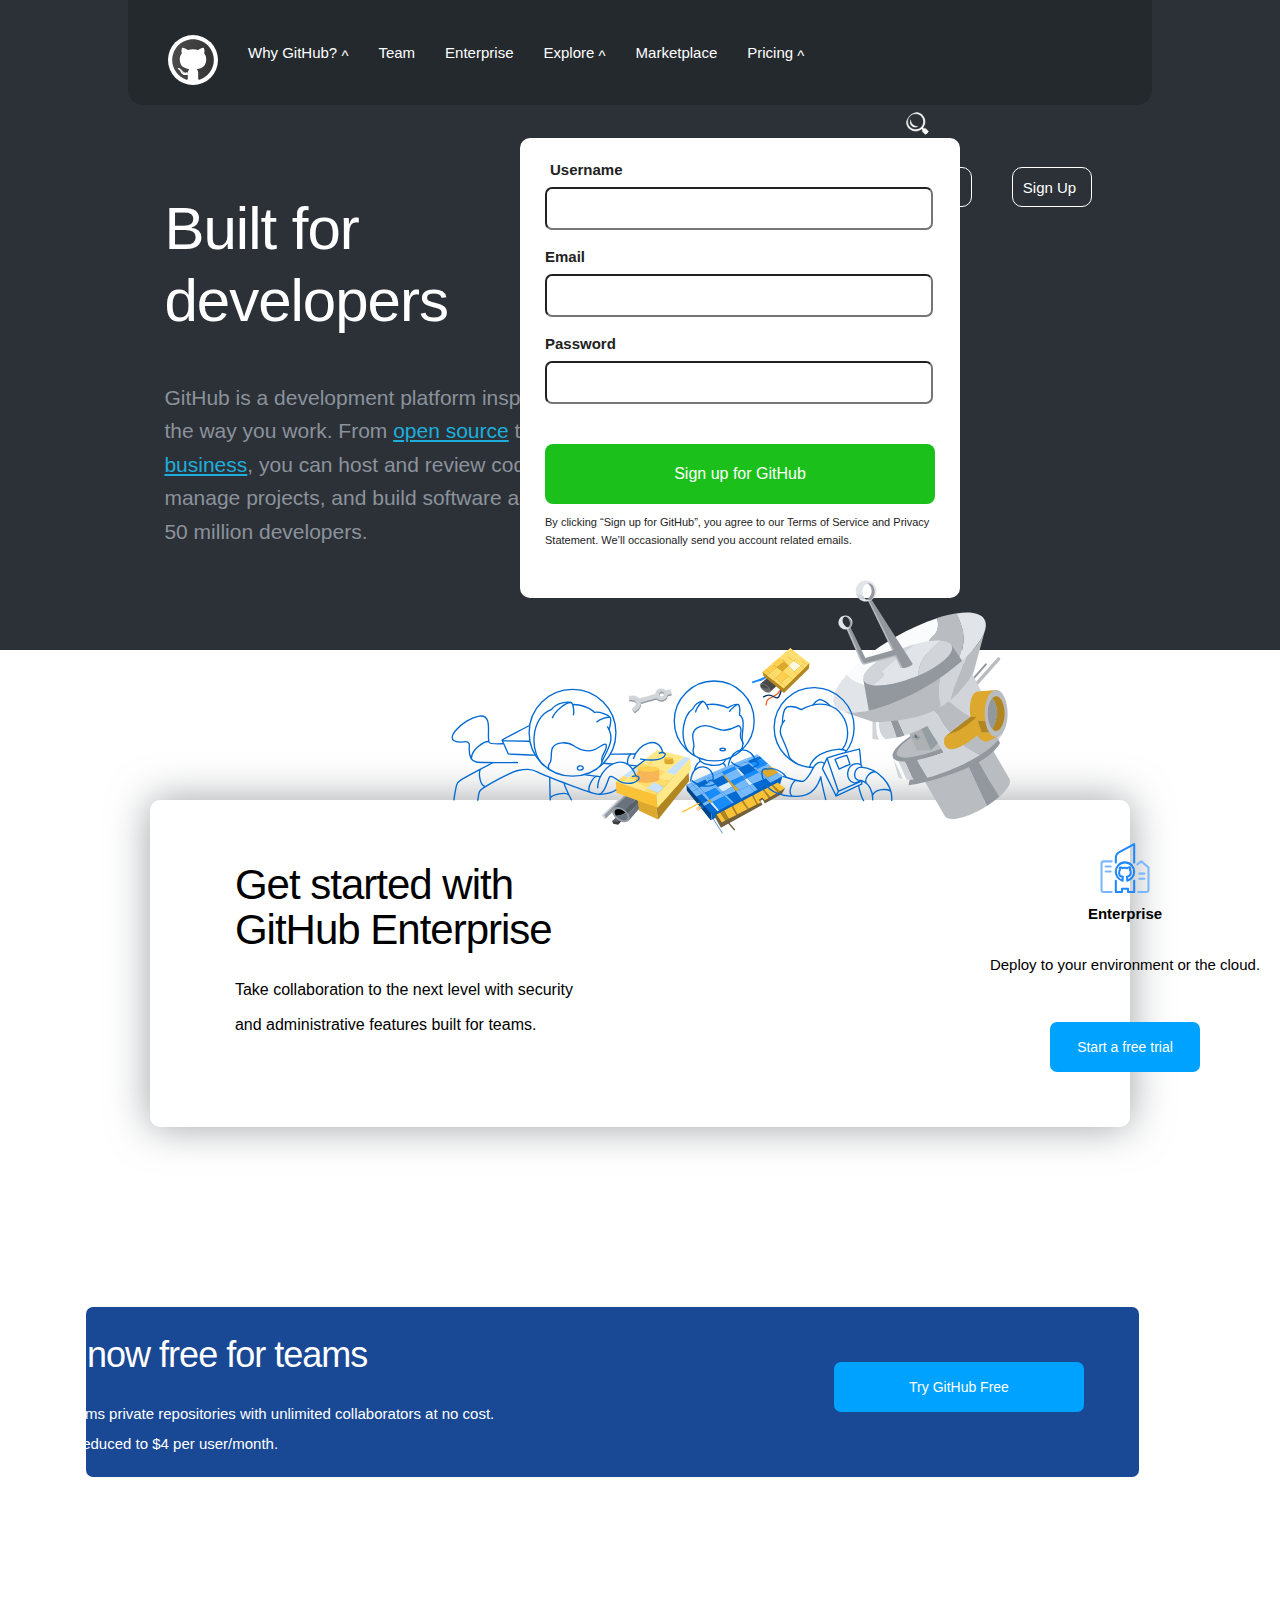
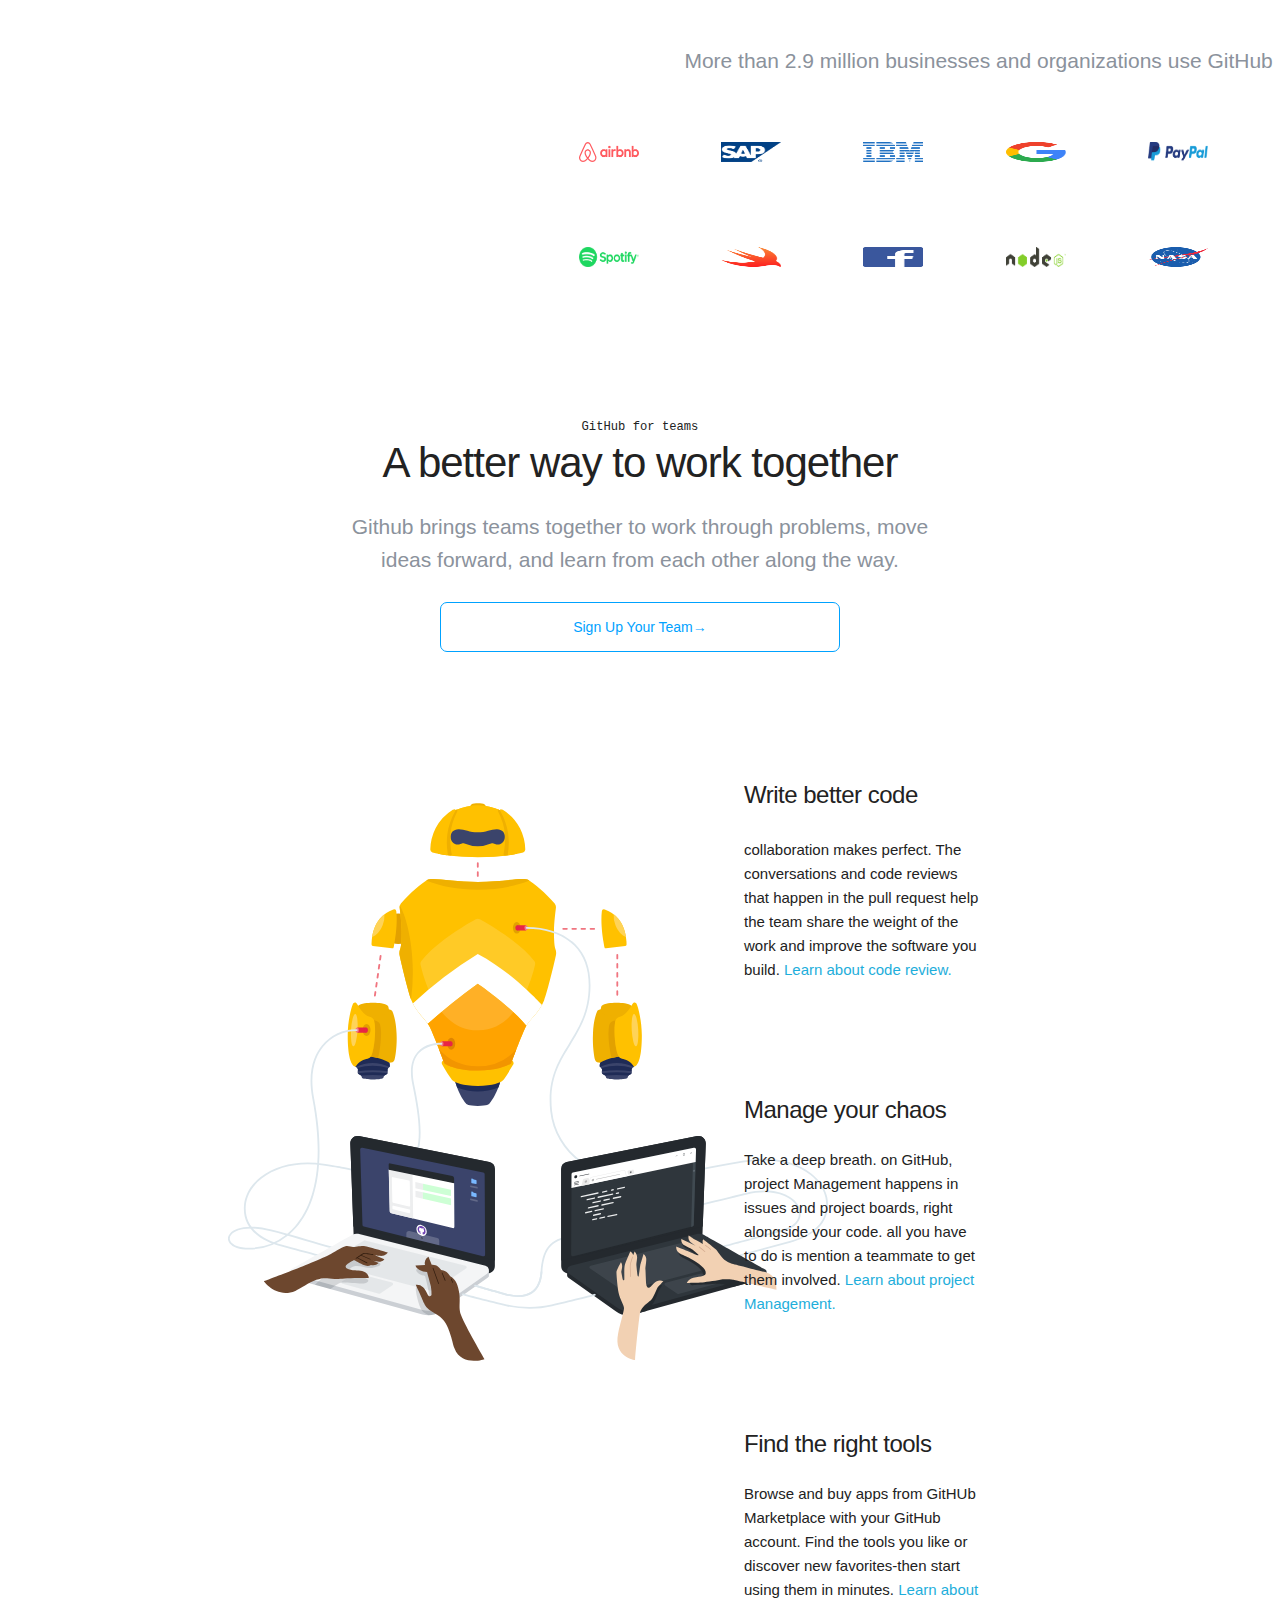
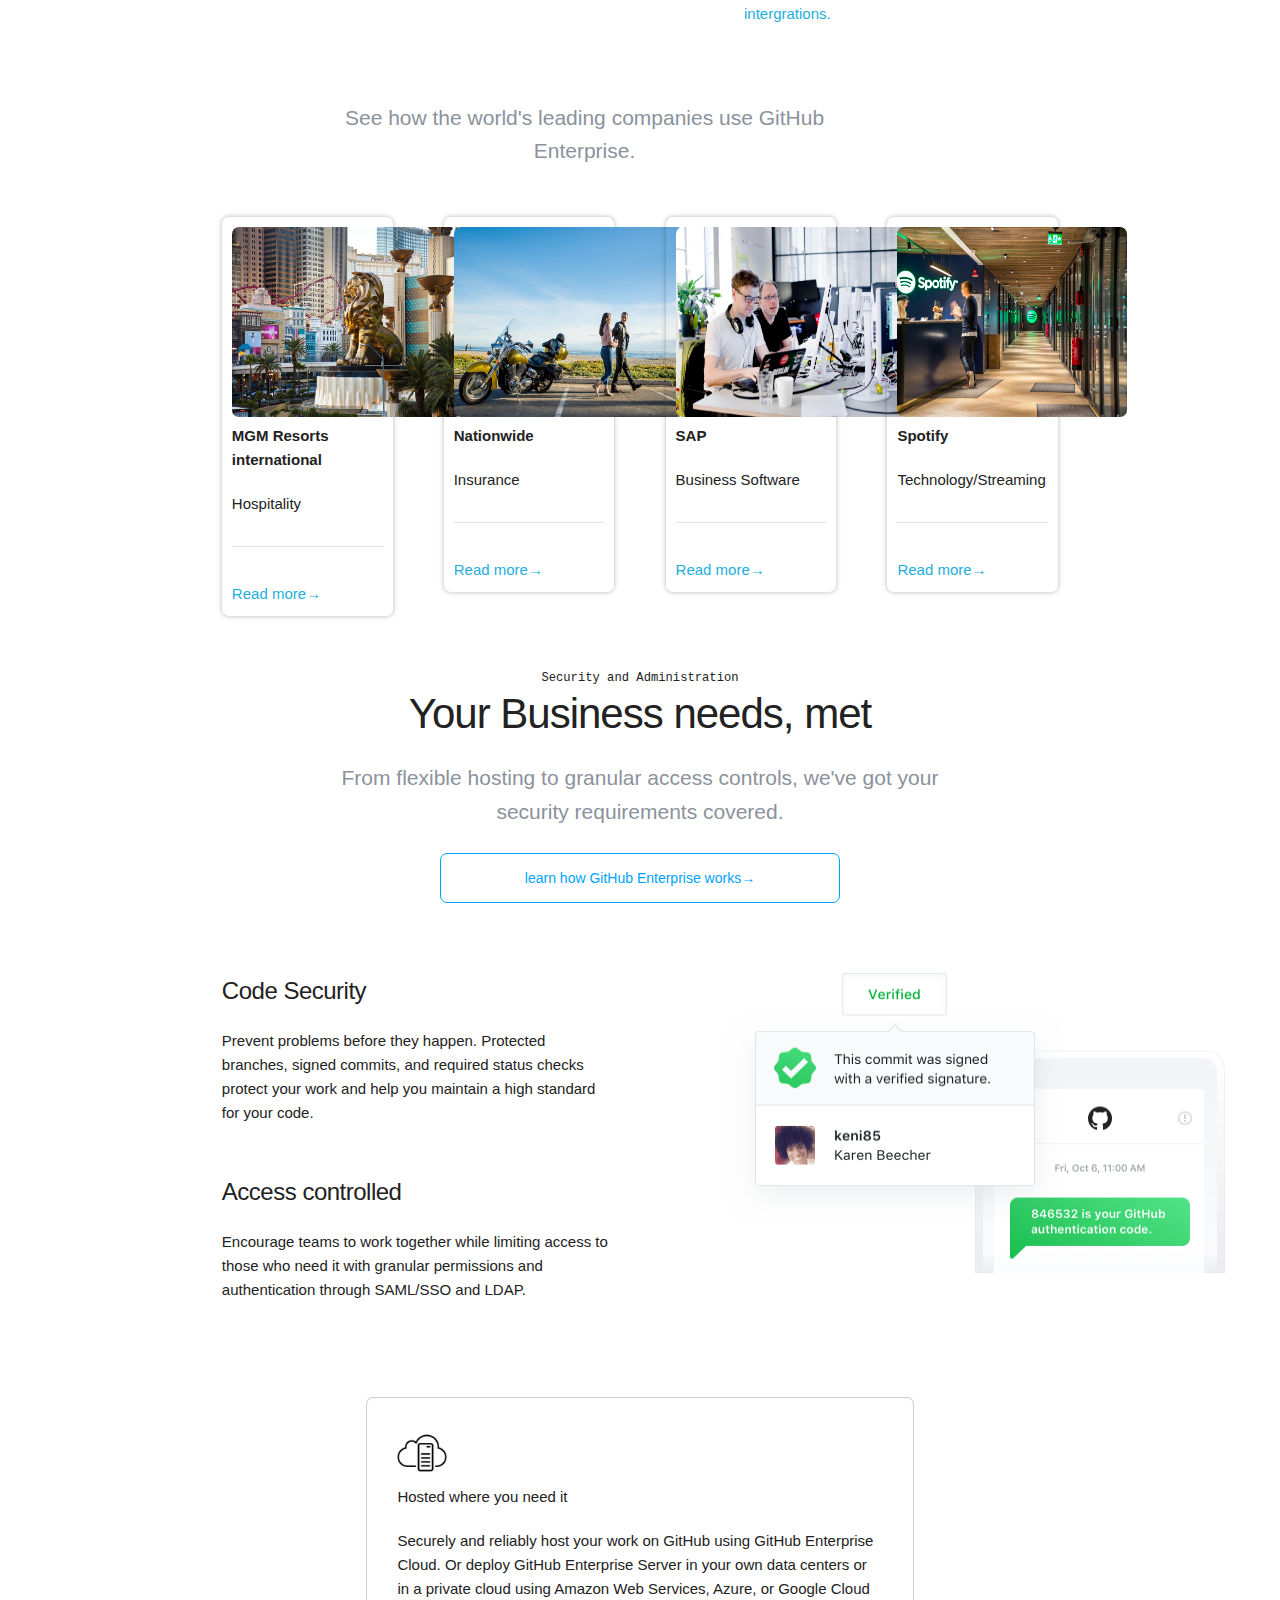
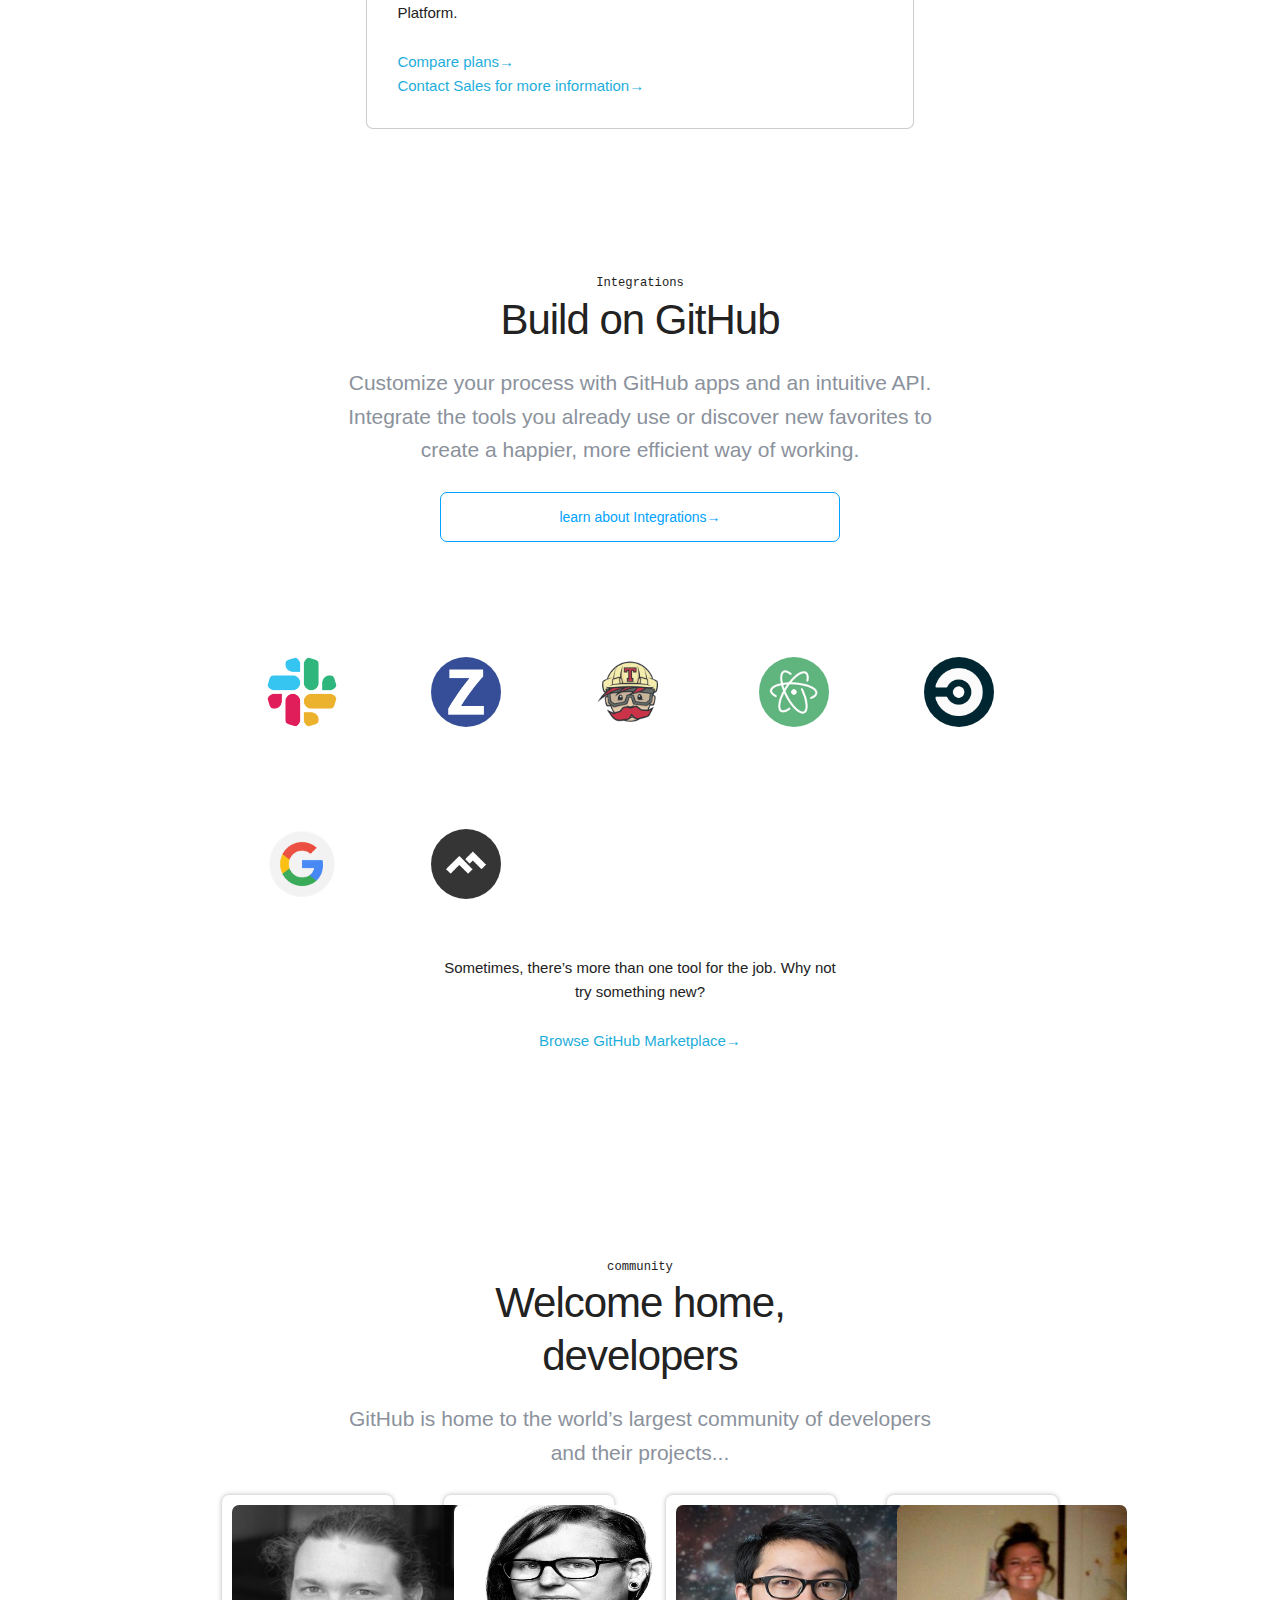
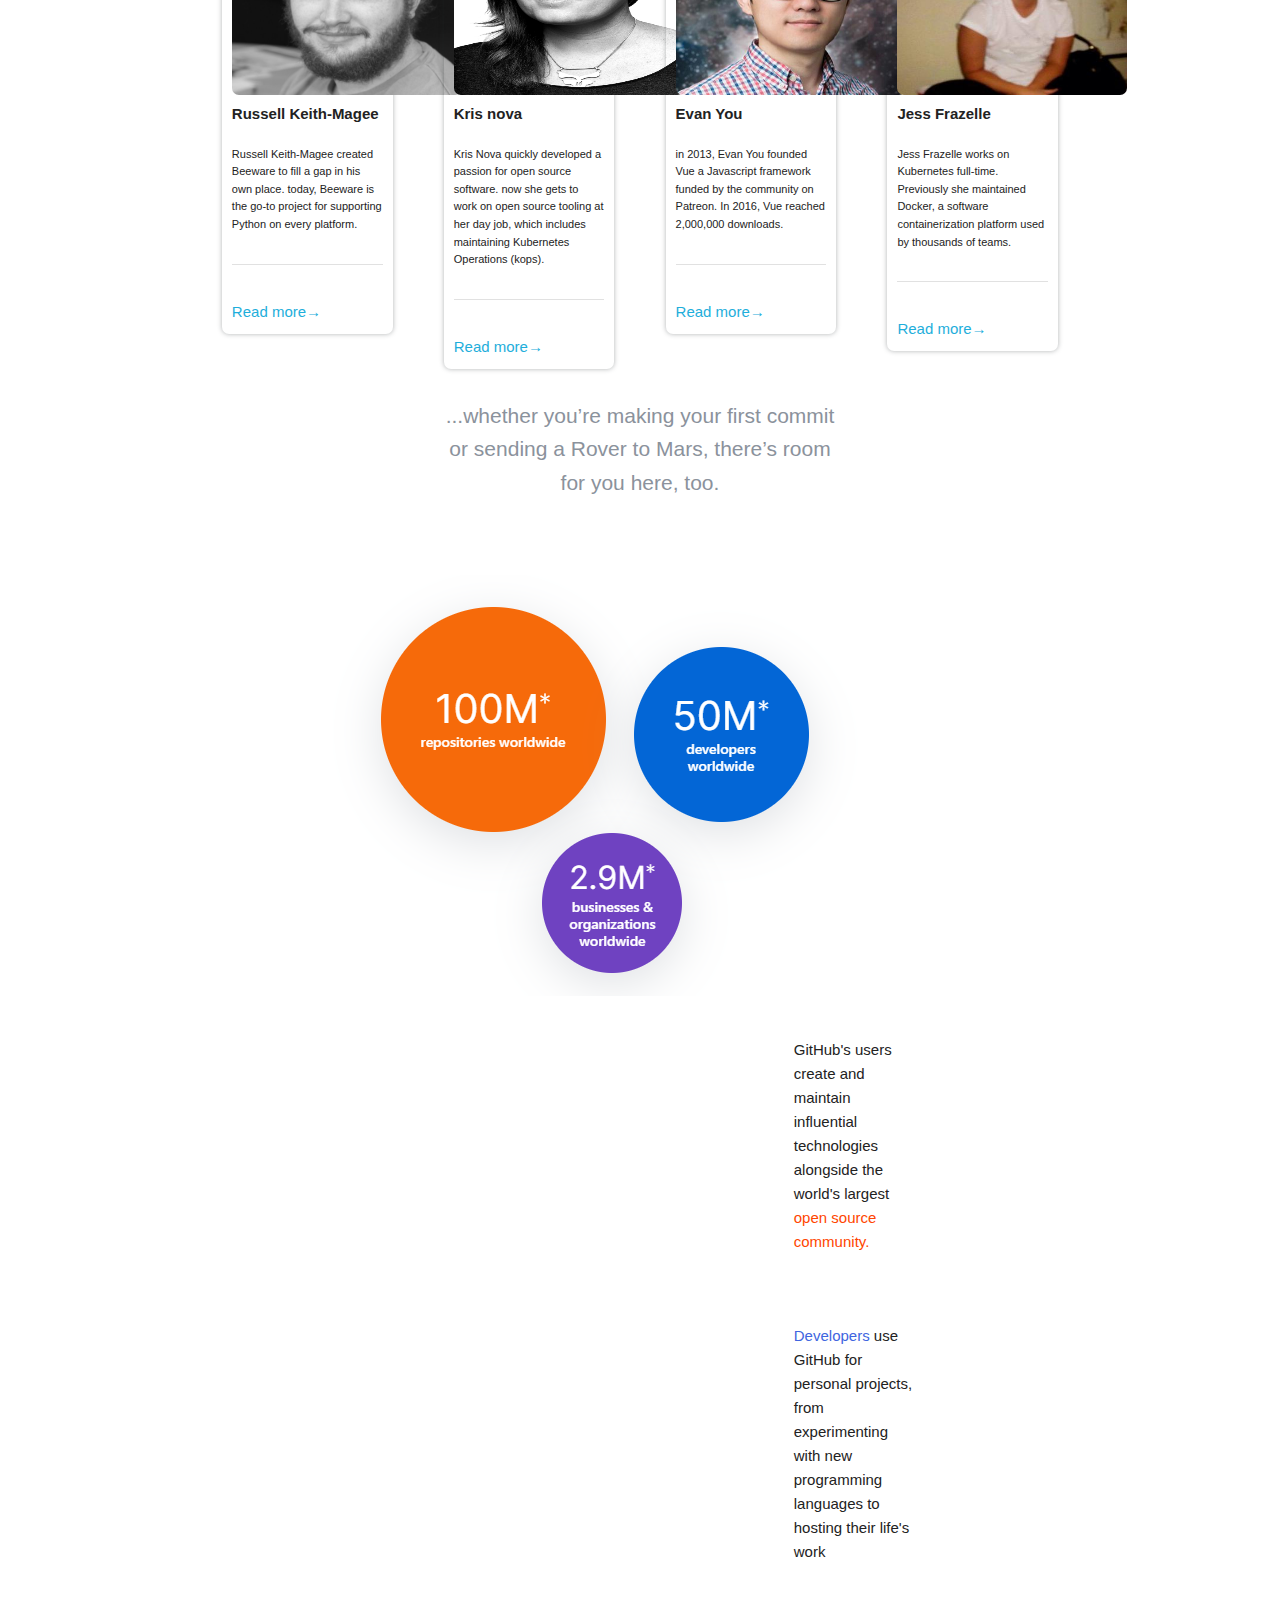
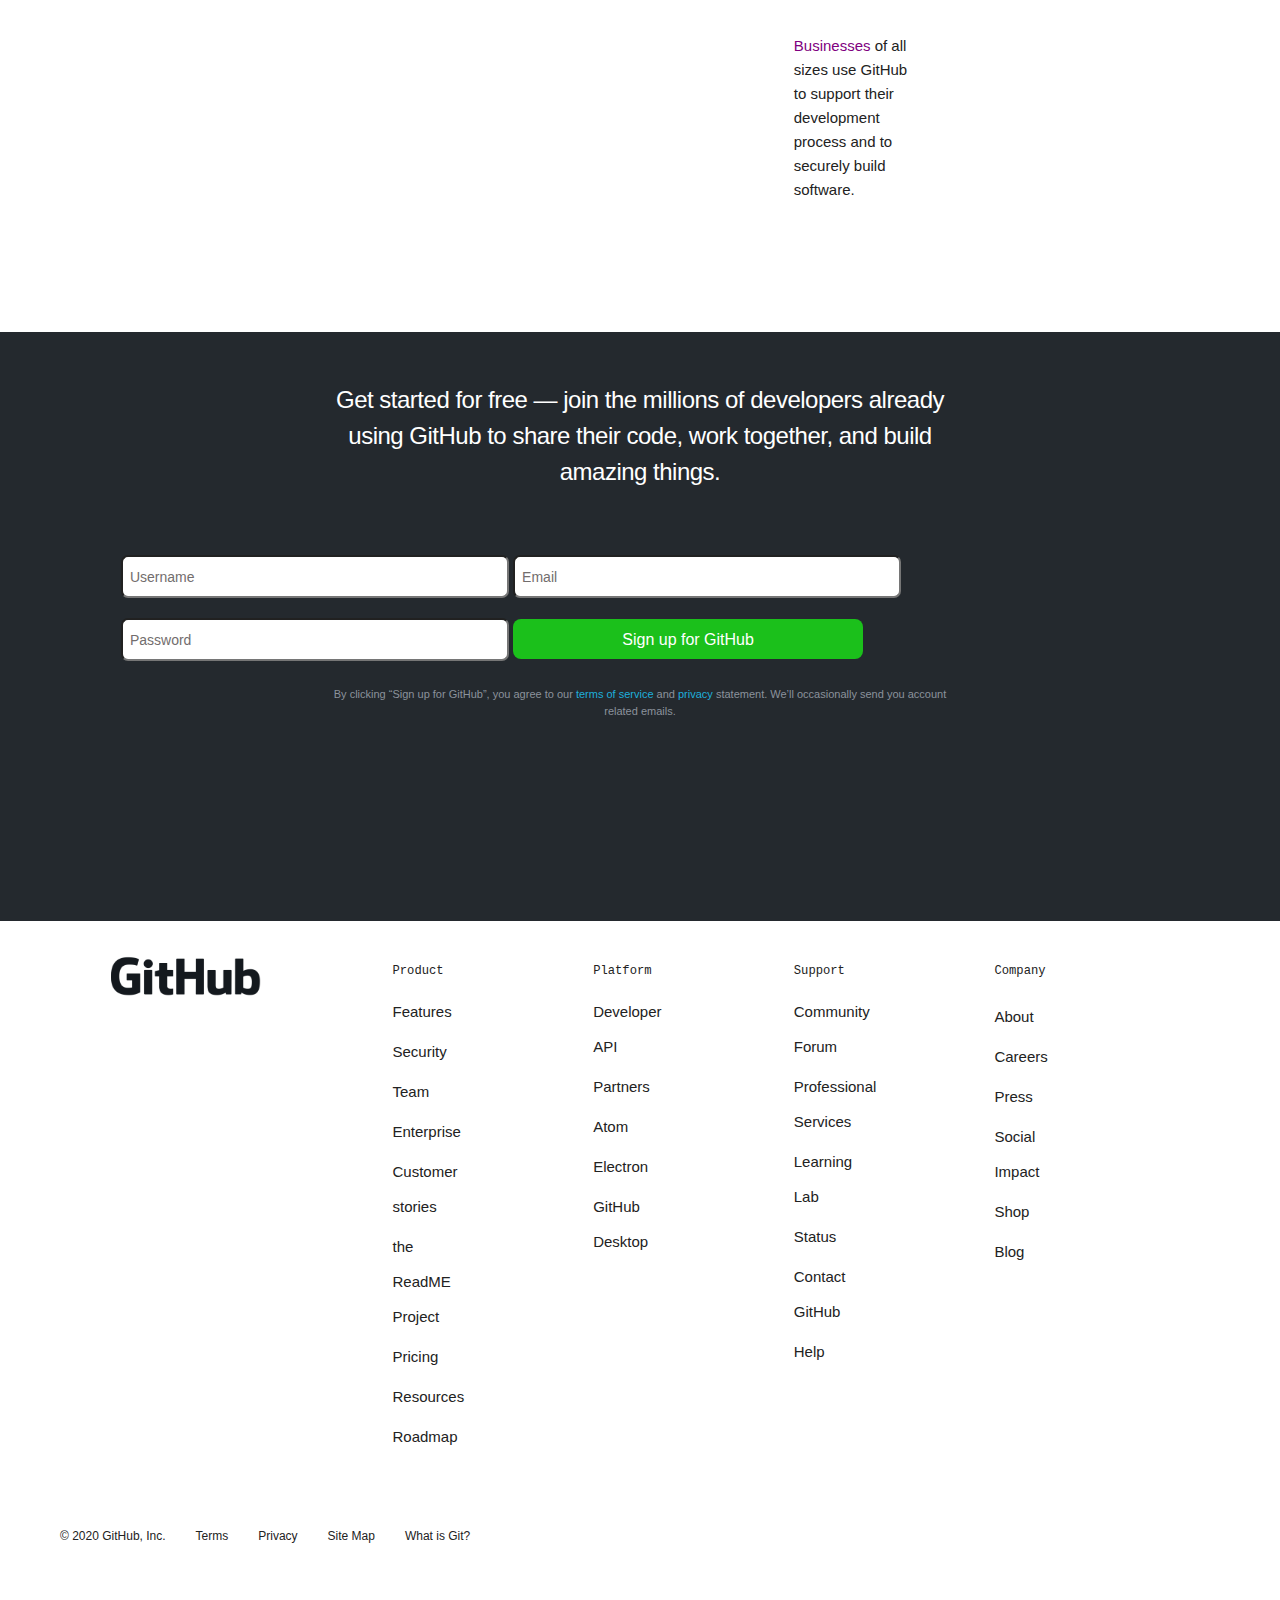
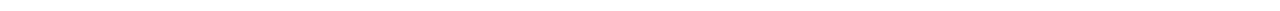
==== commit ce7a9d69: "last changes to be reviewed" ====
--- a/index.html
+++ b/index.html
@@ -1,5 +1,6 @@
 <!DOCTYPE html>
 <html lang="en">
+
 <head>
   <!-- Basic Page Needs
   –––––––––––––––––––––––––––––––––––––––––––––––––– -->
@@ -20,14 +21,14 @@
   –––––––––––––––––––––––––––––––––––––––––––––––––– -->
   <link rel="stylesheet" href="css/normalize.css">
   <link rel="stylesheet" href="css/skeleton.css">
-  <link rel ="stylesheet" href="css/Styles.css">
+  <link rel="stylesheet" href="css/Styles.css">
 
   <!-- Favicon
   –––––––––––––––––––––––––––––––––––––––––––––––––– -->
   <link rel="icon" type="image/png" href="images/githublogo.svg">
 </head>
 
-  <!-- Primary Page Layout
+<!-- Primary Page Layout
   –––––––––––––––––––––––––––––––––––––––––––––––––– -->
 <section class="section-one">
   <div class="container">
@@ -35,58 +36,58 @@
       <div class="twelve columns">
         <nav>
           <ul class="float-left">
-              <li><img class="border page-logo" src="images/githubsvg.svg" alt="github-logo"></li>
-              <li class="parent"><a href="#">Why GitHub?&nbsp;<span class="caret">^</span></a>
-                  <ul>
-                      <li><a href="#"><strong>Features</strong></a></li>
-                      <li><a href="#">Code Review</a></li>
-                      <li><a href="#">Project Management</a></li>
-                      <li><a href="#">Integrations</a></li>
-                      <li><a href="#">Actions</a></li>
-                      <li><a href="#">Packages</a></li>
-                      <li><a href="#">Security</a></li>
-                      <li><a href="#">Team Management</a></li>
-                      <li><a href="#">Hosting</a>
-                          <hr>
-                      </li>
-                      <li><a href="#"><strong>Customer Stories</strong></a></li>
-                      <li><a href="#"><strong>Security</strong></a></li>
-                  </ul>
-              </li>
-              <li><a href="#">Team</a></li>
-              <li><a href="#">Enterprise</a></li>
-              <li class="parent"><a href="#">Explore&nbsp;<span class="caret">^</span></a>
-                  <ul>
-                      <li><a href="#"><b>Explore GitHub</b></a>
-                          <hr>
-                      </li>
-                      <li><a href="#">Learn & Contribute</a></li>
-                      <li><a href="#">Topics</a></li>
-                      <li><a href="#">Collections</a></li>
-                      <li><a href="#">Trending</a></li>
-                      <li><a href="#">Learning Lab</a></li>
-                      <li><a href="#">Open Source Guides</a>
-                          <hr>
-                      </li>
-                      <li><a href="#">Connect With Others</a></li>
-                      <li><a href="#">Events</a></li>
-                      <li><a href="#">Community Forum</a></li>
-                      <li><a href="#">GitHub Education</a></li>
-
-                  </ul>
-              </li>
-              <li><a href="#">Marketplace</a></li>
-              <li class="parent"><a href="#">Pricing&nbsp;<span class="caret">^</span></a>
-                  <ul>
-                      <li><a href="#"><strong>Plans</strong></a></li>
-                      <li><a href="#">Compare Plans</a></li>
-                      <li><a href="#">Contact Sales</a>
-                          <hr>
-                      </li>
-                      <li><a href="#"><strong>None Profit</strong></a></li>
-                      <li><a href="#"><strong>Education</strong></a></li>
-                  </ul>
-              </li>
+            <li><img class="border page-logo" src="images/githubsvg.svg" alt="github-logo"></li>
+            <li class="parent"><a href="#">Why GitHub?&nbsp;<span class="caret">^</span></a>
+              <ul>
+                <li><a href="#"><strong>Features</strong></a></li>
+                <li><a href="#">Code Review</a></li>
+                <li><a href="#">Project Management</a></li>
+                <li><a href="#">Integrations</a></li>
+                <li><a href="#">Actions</a></li>
+                <li><a href="#">Packages</a></li>
+                <li><a href="#">Security</a></li>
+                <li><a href="#">Team Management</a></li>
+                <li><a href="#">Hosting</a>
+                  <hr>
+                </li>
+                <li><a href="#"><strong>Customer Stories</strong></a></li>
+                <li><a href="#"><strong>Security</strong></a></li>
+              </ul>
+            </li>
+            <li><a href="#">Team</a></li>
+            <li><a href="#">Enterprise</a></li>
+            <li class="parent"><a href="#">Explore&nbsp;<span class="caret">^</span></a>
+              <ul>
+                <li><a href="#"><b>Explore GitHub</b></a>
+                  <hr>
+                </li>
+                <li><a href="#">Learn & Contribute</a></li>
+                <li><a href="#">Topics</a></li>
+                <li><a href="#">Collections</a></li>
+                <li><a href="#">Trending</a></li>
+                <li><a href="#">Learning Lab</a></li>
+                <li><a href="#">Open Source Guides</a>
+                  <hr>
+                </li>
+                <li><a href="#">Connect With Others</a></li>
+                <li><a href="#">Events</a></li>
+                <li><a href="#">Community Forum</a></li>
+                <li><a href="#">GitHub Education</a></li>
+
+              </ul>
+            </li>
+            <li><a href="#">Marketplace</a></li>
+            <li class="parent"><a href="#">Pricing&nbsp;<span class="caret">^</span></a>
+              <ul>
+                <li><a href="#"><strong>Plans</strong></a></li>
+                <li><a href="#">Compare Plans</a></li>
+                <li><a href="#">Contact Sales</a>
+                  <hr>
+                </li>
+                <li><a href="#"><strong>None Profit</strong></a></li>
+                <li><a href="#"><strong>Education</strong></a></li>
+              </ul>
+            </li>
           </ul>
           <ul class="float-right">
             <li><input type="text" placeholder="Search GitHub"></li>
@@ -94,19 +95,20 @@
             <li><button class="nav-button">Sign In</button></li>
             <li><button class="nav-button">Sign Up</button></li>
           </ul>
-        </nav> 
-      </div>
-    </div>
-  </div>
-
-  <div class="row">
-      <div class="4 columns offset-by-two text-div-one">
-        <h1>Built for developers</h1></br>
-            <p class="grey-text">GitHub is a development platform inspired by the way you work. From <span
-                    class="underline"><a><u>open source</u></a></span> to <span class="underline"><a><u>business</u></a></span>, you can host and review code, manage projects, and build software alongside 50 million developers.</p>
-      </div>
-
-     <div class="four columns offset-by-two">
+        </nav>
+      </div>
+    </div>
+  </div>
+
+  <div class="row">
+    <div class="4 columns offset-by-two text-div-one">
+      <h1>Built for developers</h1></br>
+      <p class="grey-text">GitHub is a development platform inspired by the way you work. From <span
+          class="underline"><a><u>open source</u></a></span> to <span class="underline"><a><u>business</u></a></span>,
+        you can host and review code, manage projects, and build software alongside 50 million developers.</p>
+    </div>
+
+    <div class="four columns offset-by-two">
       <div class="form-div">
         <form>
           <label class="form-label" for="Username"><strong>Username</strong></label></br>
@@ -117,404 +119,431 @@
           <input class="form" type="text" id="password" name="password"><br>
         </form>
         <button class="green-button">Sign up for GitHub</button>
-      <p class="font-size-eleven">By clicking “Sign up for GitHub”, you agree to our Terms of Service and Privacy
+        <p class="font-size-eleven">By clicking “Sign up for GitHub”, you agree to our Terms of Service and Privacy
           Statement. We’ll occasionally send you account related emails.</p>
-     </div>
+      </div>
     </div>
   </div>
 </section>
 
 <section class="section-two">
-    <div class="row">
-        <div class="ten columns offset-by-one">
-            <img class="small-image" src="images/overlay.svg" alt="overlay svg">
-            <div class="text-div-two">
-                <h2 id="header-one">Get started with GitHub Enterprise</h2>
-                <p id="para-one">Take collaboration to the next level with security and administrative features built
-                    for teams.</p>
-            </div>
-            <div class="text-div-three">
-                <img src="images/enterprise.svg" alt="Enterprise SVG"></br>
-                </br>
-                <p><strong>Enterprise</strong></p><br>
-                <p>Deploy to your environment or the cloud.</p><br><br>
-                <button class="blue-button">Start a free trial</button>
-            </div>
-            <div class="text-div-four">
-                <img src="images/customer.svg" alt="Customer SVG"></br>
-                <br>
-                <p><strong>Talk to us?</strong></p></br>
-                <p>need help</p></br></br>
-                <button class="border-button">Contact Sales<span>&#8594</span></button>
-            </div>
+  <div class="row">
+    <div class="ten columns offset-by-one">
+      <img class="small-image" src="images/overlay.svg" alt="overlay svg">
+      <div class="text-div-two">
+        <h2 id="header-one">Get started with GitHub Enterprise</h2>
+        <p id="para-one">Take collaboration to the next level with security and administrative features built
+          for teams.</p>
+      </div>
+      <div class="text-div-three">
+        <img src="images/enterprise.svg" alt="Enterprise SVG"></br>
+        </br>
+        <p><strong>Enterprise</strong></p><br>
+        <p>Deploy to your environment or the cloud.</p><br><br>
+        <button class="blue-button">Start a free trial</button>
+      </div>
+      <div class="text-div-four">
+        <img src="images/customer.svg" alt="Customer SVG"></br>
+        <br>
+        <p><strong>Talk to us?</strong></p></br>
+        <p>need help</p></br></br>
+        <button class="border-button">Contact Sales<span>&#8594</span></button>
+      </div>
+    </div>
+  </div>
+
+</section>
+
+<section class="section-three">
+  <div class="row">
+    <div class="ten columns offset-by-one">
+      <div class="blue-div">
+        <div class="text-div-five">
+          <h3><span class="green-label">NEW</span>GitHub is now free for teams</h3>
+          <p id="line-height">GitHub Free gives teams private repositories with unlimited collaborators at no cost.
+            GitHub Team is now reduced to $4 per user/month.</p>
         </div>
-    </div>
-    
-</section>
-
-<section class="section-three">
-    <div class="row">
-      <div class="ten columns offset-by-one">
-        <div class="blue-div">
-          <div class="text-div-five">
-              <h3><span class="green-label">NEW</span>GitHub is now free for teams</h3>
-              <p id="line-height">GitHub Free gives teams private repositories with unlimited collaborators at no cost. GitHub Team is now reduced to $4 per user/month.</p>
-          </div>
-
-          <div class="button-div">    
-              <button class="blue-button-two">Try GitHub Free</button>
-          </div>    
-      </div>
-      </div>
-    </div>
+
+        <div class="button-div">
+          <button class="blue-button-two">Try GitHub Free</button>
+        </div>
+      </div>
+    </div>
+  </div>
 </section>
 
 <section class="section-four">
-    <div class="row">
-        <div class="six columns offset-by-six">
-          <p class="grey-text text-center">More than 2.9 million businesses and organizations use GitHub</p>
+  <div class="row">
+    <div class="six columns offset-by-six">
+      <p class="grey-text text-center">More than 2.9 million businesses and organizations use GitHub</p>
+    </div>
+
+    <div id="pic-row-one" class="nine columns offset-by-two pic-div">
+      <img class="company-image" src="images/airbnb-logo.png" alt="">
+      <img class="company-image" src="images/sap-logo.png" alt="">
+      <img class="company-image" src="images/ibm-logo.png" alt="">
+      <img class="company-image" src="images/google-logo.png" alt="">
+      <img class="company-image" src="images/paypal-logo.png" alt="">
+      <img class="company-image" src="images/bloomberg-logo.png" alt="">
+    </div>
+  </div>
+  <div class="row">
+    <div id="pic-row-two" class="nine columns offset-by-two pic-div">
+      <img class="company-image" src="images/spotify-logo.png" alt="">
+      <img class="company-image" src="images/swift-logo.png" alt="">
+      <img class="company-image" src="images/facebook-logo.png" alt="">
+      <img class="company-image" src="images/node-logo.png" alt="">
+      <img class="company-image" src="images/nasa-logo.png" alt="">
+      <img class="company-image" src="images/walmart-logo.png" alt="">
+    </div>
+  </div>
+</section>
+
+<section>
+  <div class="row">
+    <div class="six columns offset-by-three text-align-center">
+      <tt>GitHub for teams</tt>
+      <h2>A better way to work together</h2>
+      <p class="grey-text">Github brings teams together to work through problems, move ideas forward, and learn from
+        each other along the way.</p>
+      <button class="border-button-two">Sign Up Your Team<span>&#8594</span></button>
+    </div>
+  </div>
+</section>
+
+<section class="padding-ten">
+  <div class="row">
+    <div class="four columns offset-by-two">
+      <img class="float-left robot" src="images/robot.svg" alt="yellow robot">
+    </div>
+
+    <div class="three columns offset-by-one">
+      <div class="trio">
+        <p>
+        <h5>Write better code</h5>
+        </p>collaboration makes perfect. The conversations and code reviews that happen in the pull request help the
+        team share the weight of the work and improve the software you build. <a>Learn about code review.</a></p>
+      </div>
+
+      <div class="trio">
+        <p>
+        <h5>Manage your chaos</h5>Take a deep breath. on GitHub, project Management happens in issues and project
+        boards, right alongside your code. all you have to do is mention a teammate to get them involved. <a>Learn about
+          project Management.</a></p>
+      </div>
+      <div class="trio">
+        <p>
+        <h5>Find the right tools</h5>Browse and buy apps from GitHUb Marketplace with your GitHub account. Find the
+        tools you like or discover new favorites-then start using them in minutes. <a>Learn about intergrations.</a></p>
+      </div>
+    </div>
+  </div>
+</section>
+
+<section>
+  <div class="row">
+    <div class="five columns offset-by-three">
+      <p class="grey-text text-center">See how the world's leading companies use GitHub Enterprise.</p></br>
+    </div>
+  </div>
+
+  <div class="row">
+    <div class="two columns offset-by-two quad">
+      <div class="hover-div">
+        <img class="image-resize" src="images/mgm" alt="MGM Resorts">
+        <button class="blue-image-button">↗</button>
+        <h6><strong>MGM Resorts international</strong></h6>
+        <p> Hospitality</p>
+        <hr />
+        <a class="anchor-span">Read more<span>&#8594</span></a>
+      </div>
+    </div>
+
+    <div class="two columns quad">
+      <div class="hover-div-two">
+        <img class="image-resize" src="images/Nationwide" alt="Nationwide">
+        <button class="blue-image-button-two">↗</button>
+        <h6><strong>Nationwide</strong></h6>
+        <p>Insurance</p>
+        <hr />
+        <a class="anchor-span">Read more<span>&#8594</span></a>
+      </div>
+    </div>
+
+    <div class="two columns quad">
+      <div class="hover-div-three">
+        <img class="image-resize" src="images/SAP" alt="SAP">
+        <button class="blue-image-button-three">↗</button>
+        <h6><strong>SAP</strong></h6>
+        <p>Business Software</p>
+        <hr />
+        <a class="anchor-span">Read more<span>&#8594</span></a>
+      </div>
+    </div>
+
+    <div class="two columns quad">
+      <div class="hover-div-four">
+        <img class="image-resize" src="images/spotifyhero.jpg" alt="Spotify">
+        <button class="blue-image-button-four">↗</button>
+        <h6><strong>Spotify</strong></h6>
+        <p>Technology/Streaming</p>
+        <hr />
+        <a class="anchor-span">Read more<span>&#8594</span></a>
+      </div>
+    </div>
+</section>
+
+<section>
+  <div class="row center-div">
+    <div class="six columns offset-by-three">
+      </br></br> <tt>Security and Administration</tt>
+      <h2>Your Business needs, met</h2>
+      <p class="grey-text">From flexible hosting to granular access controls, we've got your security requirements
+        covered.</p>
+      <button class="border-button-two">learn how GitHub Enterprise works<span>&#8594</span></button>
+    </div>
+  </div>
+
+  <div class="row">
+    <div class="four columns offset-by-two">
+      <h5>Code Security</h5>
+      <p>Prevent problems before they happen. Protected branches, signed commits, and required status checks protect
+        your work and help you maintain a high standard for your code.</p></br>
+      <h5>Access controlled</h5>
+      <p>Encourage teams to work together while limiting access to those who need it with granular permissions and
+        authentication through SAML/SSO and LDAP.</p>
+    </div>
+    <div class="three columns offset-by-one">
+      <img id="verification" src="images/example-verification.png" alt="example of 2 step verification">
+    </div>
+  </div>
+</section>
+
+<section class="margin-seventy">
+  <div class="row">
+    <div class="six columns offset-by-three">
+      <div class="box-shadow-div">
+        <img class="polkadot" src="images/polka-dot.svg" alt="polka svg">
+        <img class="polkadot-two" src="images/polka-dot.svg" alt="polka svg">
+        <div>
+          <img class="cloud-image" src="images/cloud-server.png" alt="cloud"><br>
         </div>
-
-        <div id="pic-row-one" class="nine columns offset-by-two pic-div">
-          <img class="company-image" src="images/airbnb-logo.png" alt="">
-          <img class="company-image" src="images/sap-logo.png" alt="">
-          <img class="company-image" src="images/ibm-logo.png" alt="">
-          <img class="company-image" src="images/google-logo.png" alt="">
-          <img class="company-image" src="images/paypal-logo.png" alt="">
-          <img class="company-image" src="images/bloomberg-logo.png" alt="">
+        <h6>Hosted where you need it</h6>
+        <p>Securely and reliably host your work on GitHub using GitHub Enterprise Cloud. Or deploy GitHub Enterprise
+          Server in your own data centers or in a private cloud using Amazon Web Services, Azure, or Google Cloud
+          Platform.</p>
+        <a class="anchor-span">Compare plans<span>&#8594</span></a></br>
+        <a class="anchor-span">Contact Sales for more information<span>&#8594</span></a>
+      </div>
+    </div>
+  </div>
+</section>
+
+<section>
+  <div class="row">
+    <div class="six columns offset-by-three text-center">
+      <tt>Integrations</tt>
+      <h2>Build on GitHub</h2>
+      <p class="grey-text">Customize your process with GitHub apps and an intuitive API. Integrate the tools you already
+        use or discover new favorites to create a happier, more efficient way of working.</p>
+      <button class="border-button-two">learn about Integrations<span>&#8594</span></button>
+    </div>
+  </div>
+
+  <div class="row">
+    <div class="eight columns offset-by-two">
+      <img class="circle-image" src="images/slack-c.png" alt="">
+      <img class="circle-image" src="images/zenhubio-c.png" alt="">
+      <img class="circle-image" src="images/travis-c.png" alt="">
+      <img class="circle-image" src="images/atom-c.png" alt="">
+      <img class="circle-image" src="images/circle-c.png" alt="">
+      <img class="circle-image" src="images/google-c.png" alt="">
+      <img class="circle-image" src="images/codeclimate-c.png" alt="">
+    </div>
+
+    <div class="four columns offset-by-four text-center margin-bottom-onehundred">
+      <p>Sometimes, there’s more than one tool for the job. Why not try something new?</p>
+      <a class="anchor-span">Browse GitHub Marketplace<span>&#8594</span></a>
+    </div>
+  </div>
+</section>
+
+<section>
+  <div class="row">
+    <div class="six columns offset-by-three text-center">
+      <tt>community</tt>
+      <h2>Welcome home,</br>developers</h2>
+      <p class="grey-text">GitHub is home to the world’s largest community of developers and their projects...</p>
+    </div>
+  </div>
+
+  <div class="row">
+    <div class="two columns offset-by-two quad">
+      <div class="hover-div-five">
+        <img class="image-resize" src="images/russell" alt="Russell">
+        <button class="blue-image-button">↗</button>
+        <h6><strong>Russell Keith-Magee</strong></h6>
+        <p class="font-size-twelve">Russell Keith-Magee created Beeware to fill a gap in his own place. today, Beeware
+          is the go-to project for supporting Python on every platform.</p>
+        <hr />
+        <a class="anchor-span">Read more<span>&#8594</span></a>
+      </div>
+    </div>
+
+    <div class="two columns quad">
+      <div class="hover-div-six">
+        <img class="image-resize" src="images/kris.jpg" alt="Nationwide">
+        <button class="blue-image-button-two">↗</button>
+        <h6><strong>Kris nova</strong></h6>
+        <p class="font-size-twelve">Kris Nova quickly developed a passion for open source software. now she gets to work
+          on open source tooling at her day job, which includes maintaining Kubernetes Operations (kops).</p>
+        <hr />
+        <a class="anchor-span">Read more<span>&#8594</span></a>
+      </div>
+    </div>
+
+    <div class="two columns quad">
+      <div class="hover-div-seven">
+        <img class="image-resize" src="images/evan.jpg" alt="SAP">
+        <button class="blue-image-button-three">↗</button>
+        <h6><strong>Evan You</strong></h6>
+        <p class="font-size-eleven">in 2013, Evan You founded Vue a Javascript framework funded by the community on
+          Patreon. In 2016, Vue reached 2,000,000 downloads. </p>
+        <hr />
+        <a class="anchor-span">Read more<span>&#8594</span></a>
+      </div>
+    </div>
+
+    <div class="two columns quad">
+      <div class="hover-div-eight">
+        <img class="image-resize" src="images/jess.jpg" alt="Spotify">
+        <button class="blue-image-button-four">↗</button>
+        <h6><strong>Jess Frazelle</strong></h6>
+        <p class="font-size-eleven">Jess Frazelle works on Kubernetes full-time. Previously she maintained Docker, a
+          software containerization platform used by thousands of teams.</p>
+        <hr />
+        <a class="anchor-span">Read more<span>&#8594</span></a>
+      </div>
+    </div>
+</section>
+
+<section id="section-margin">
+  <div class="row">
+    <div class="four columns offset-by-four text-center margin-bottom-fifty">
+      <p class="grey-text">...whether you’re making your first commit or sending a Rover to Mars, there’s room for you
+        here, too.</p>
+    </div>
+  </div>
+
+  <div class="row">
+    <div class="six columns offset-by-three">
+      <img src="images/bubbles.png">
+      <div class="four columns offset-by-one float-right">
+        <div class="margin-bottom-fifty trio-two">
+          <p>GitHub's users create and maintain influential technologies alongside the world's largest <span
+              class="orange">open source community.</span> </p>
         </div>
-    </div>
-    <div class="row">
-        <div id="pic-row-two" class="nine columns offset-by-two pic-div">
-          <img class="company-image" src="images/spotify-logo.png" alt="">
-          <img class="company-image" src="images/swift-logo.png" alt="">
-          <img class="company-image" src="images/facebook-logo.png" alt="">
-          <img class="company-image" src="images/node-logo.png" alt="">
-          <img class="company-image" src="images/nasa-logo.png" alt="">
-          <img class="company-image" src="images/walmart-logo.png" alt="">
+
+        <div class="margin-bottom-fifty trio-two">
+          <p><span class="blue">Developers</span> use GitHub for personal projects, from experimenting with new
+            programming languages to hosting their life's work</p>
         </div>
-    </div>
+
+        <div class="margin-bottom-fifty trio-two">
+          <p><span class="purple">Businesses</span> of all sizes use GitHub to support their development process and to
+            securely build software.</p>
+        </div>
+      </div>
+    </div>
+  </div>
+</section>
+
+<section id="black-section">
+  <div class="row">
+    <div class="six columns offset-by-three text-center">
+      <h5 class="white-text margin-top-fifty margin-bottom-fifty">Get started for free — join the millions of developers
+        already using GitHub to share their code, work together, and build amazing things.</h5>
+    </div>
+  </div>
+
+  <div class="row">
+    <div class="ten columns offset-by-one display-inline">
+      <form class="margin-ten">
+        <input class="form" type="text" id="username" name="username" placeholder="Username">
+        <input class="form" type="text" id="email" name="email" placeholder="Email">
+        <input class="form" type="text" id="password" name="password" placeholder="Password">
+        <button class="green-button-two">Sign up for GitHub</button>
+      </form>
+    </div>
+  </div>
+
+  <div class="row">
+    <div class="six columns offset-by-three">
+      <p class="grey-text font font-size-eleven text-center margin-bottom-onehundred">By clicking “Sign up for GitHub”,
+        you agree to our <a>terms of service</a> and <a>privacy</a> statement. We’ll occasionally send you account
+        related emails.</p>
+    </div>
+  </div>
 </section>
 
 <section>
-    <div class="row">
-      <div class="six columns offset-by-three text-align-center">
-          <tt>GitHub for teams</tt>
-          <h2>A better way to work together</h2>
-          <p class="grey-text">Github brings teams together to work through problems, move ideas forward, and learn from each other along the way.</p>
-          <button class="border-button-two">Sign Up Your Team<span>&#8594</span></button>
-      </div>
-    </div>
-</section>
-
-<section class="padding-ten">
-      <div class="row">
-        <div class="four columns offset-by-two">
-            <img class="float-left robot" src="images/robot.svg" alt="yellow robot">
-        </div>
-
-        <div class="three columns offset-by-one">
-            <div class="trio">
-              <p><h5>Write better code</h5></p>collaboration makes perfect. The conversations and code reviews that happen in the pull request help the team share the weight of the work and improve the software you build. <a>Learn about code review.</a></p>
-           </div>
-
-            <div class="trio">
-              <p><h5>Manage your chaos</h5>Take a deep breath. on GitHub, project Management happens in issues and project boards, right alongside your code. all you have to do is mention a teammate to get them involved. <a>Learn about project Management.</a></p>
-            </div>
-            <div class="trio">
-            <p><h5>Find the right tools</h5>Browse and buy apps from GitHUb Marketplace with your GitHub account. Find the tools you like or discover new favorites-then start using them in minutes. <a>Learn about intergrations.</a></p>
-            </div>
-          </div>
-     </div>
-</section>
-
-<section>
-     <div class="row">
-        <div class="five columns offset-by-three">
-          <p class="grey-text text-center">See how the world's leading companies use GitHub Enterprise.</p></br>
-        </div>
-     </div>
-
-     <div class="row">
-        <div class="two columns offset-by-two quad">
-          <div class="hover-div">
-            <img class="image-resize" src="images/mgm" alt="MGM Resorts">
-            <button class="blue-image-button">↗</button>
-            <h6><strong>MGM Resorts international</strong></h6>
-            <p> Hospitality</p>
-            <hr/>
-            <a class="anchor-span">Read more<span>&#8594</span></a>
-          </div>  
-        </div>
-
-        <div class="two columns quad">
-           <div class="hover-div-two">
-              <img class="image-resize" src="images/Nationwide" alt="Nationwide">
-              <button class="blue-image-button-two">↗</button>
-              <h6><strong>Nationwide</strong></h6>
-              <p>Insurance</p>
-              <hr/>
-              <a class="anchor-span">Read more<span>&#8594</span></a>
-            </div>
-        </div>
-
-        <div class="two columns quad">
-          <div class="hover-div-three">
-            <img class="image-resize" src="images/SAP" alt="SAP">
-            <button class="blue-image-button-three">↗</button>
-            <h6><strong>SAP</strong></h6>
-            <p>Business Software</p>
-            <hr/>
-            <a class="anchor-span">Read more<span>&#8594</span></a>
-          </div>  
-        </div>
-
-        <div class="two columns quad">
-          <div class="hover-div-four">
-            <img class="image-resize" src="images/spotifyhero.jpg" alt="Spotify">
-            <button class="blue-image-button-four">↗</button>
-            <h6><strong>Spotify</strong></h6>
-            <p>Technology/Streaming</p>
-            <hr/>
-            <a class="anchor-span">Read more<span>&#8594</span></a>
-          </div>
-       </div>
-</section>
-
-<section>
-      <div class="row center-div">
-          <div class="six columns offset-by-three">
-          </br></br> <tt>Security and Administration</tt>
-              <h2>Your Business needs, met</h2>
-              <p class="grey-text">From flexible hosting to granular access controls, we've got your security requirements covered.</p>
-              <button class="border-button-two">learn how GitHub Enterprise works<span>&#8594</span></button>
-          </div>
-      </div>
-
-      <div class="row">
-          <div class="four columns offset-by-two">
-              <h5>Code Security</h5>
-              <p>Prevent problems before they happen. Protected branches, signed commits, and required status checks protect your work and help you maintain a high standard for your code.</p></br>
-              <h5>Access controlled</h5>
-              <p>Encourage teams to work together while limiting access to those who need it with granular permissions and authentication through SAML/SSO and LDAP.</p>
-          </div>
-          <div class="three columns offset-by-one">
-              <img id="verification" src="images/example-verification.png" alt="example of 2 step verification">
-          </div>
-      </div>
-</section>
-
-<section class="margin-seventy">
-      <div class="row">
-          <div class="six columns offset-by-three">
-            <div class="box-shadow-div">
-              <img class="polkadot" src="images/polka-dot.svg" alt="polka svg">
-              <img class="polkadot-two" src="images/polka-dot.svg" alt="polka svg">
-                <div>
-                  <img class="cloud-image" src="images/cloud-server.png" alt="cloud"><br>
-                </div>  
-                  <h6>Hosted where you need it</h6>
-                  <p>Securely and reliably host your work on GitHub using GitHub Enterprise Cloud. Or deploy GitHub Enterprise Server in your own data centers or in a private cloud using Amazon Web Services, Azure, or Google Cloud Platform.</p>
-                  <a class="anchor-span">Compare plans<span>&#8594</span></a></br>
-                  <a class="anchor-span">Contact Sales for more information<span>&#8594</span></a>
-            </div>
-          </div>
-      </div>
-</section>
-
- <section>
-    <div class="row">
-        <div class="six columns offset-by-three text-center">
-            <tt>Integrations</tt>
-            <h2>Build on GitHub</h2>
-            <p class="grey-text">Customize your process with GitHub apps and an intuitive API. Integrate the tools you already use or discover new favorites to create a happier, more efficient way of working.</p>
-            <button class="border-button-two">learn about Integrations<span>&#8594</span></button>
-        </div>
-     </div>
-
-     <div class="row">
-        <div class="eight columns offset-by-two">
-            <img class="circle-image" src="images/slack-c.png" alt="">
-            <img class="circle-image" src="images/zenhubio-c.png" alt="">
-            <img class="circle-image" src="images/travis-c.png" alt="">
-            <img class="circle-image" src="images/atom-c.png" alt="">
-            <img class="circle-image" src="images/circle-c.png" alt="">
-            <img class="circle-image" src="images/google-c.png" alt="">
-            <img class="circle-image" src="images/codeclimate-c.png" alt="">
-        </div>
-
-        <div class="four columns offset-by-four text-center margin-bottom-onehundred">
-            <p>Sometimes, there’s more than one tool for the job. Why not try something new?</p>
-            <a class="anchor-span">Browse GitHub Marketplace<span>&#8594</span></a>
-        </div>
-    </div>
-  </section>
-
-  <section>
-      <div class="row">
-        <div class="six columns offset-by-three text-center">
-            <tt>community</tt>
-            <h2>Welcome home,</br>developers</h2>
-            <p class="grey-text">GitHub is home to the world’s largest community of developers and their projects...</p>
-        </div>
-      </div>
-
-      <div class="row">
-        <div class="two columns offset-by-two quad">
-          <div class="hover-div-five">
-            <img class="image-resize" src="images/russell" alt="Russell">
-            <button class="blue-image-button">↗</button>
-            <h6><strong>Russell Keith-Magee</strong></h6>
-            <p class="font-size-twelve">Russell Keith-Magee created Beeware to fill a gap in his own place. today, Beeware is the go-to project for supporting Python on every platform.</p>
-            <hr/>
-            <a class="anchor-span">Read more<span>&#8594</span></a>
-          </div>  
-        </div>
-
-        <div class="two columns quad">
-           <div class="hover-div-six">
-              <img class="image-resize" src="images/kris.jpg" alt="Nationwide">
-              <button class="blue-image-button-two">↗</button>
-              <h6><strong>Kris nova</strong></h6>
-              <p class="font-size-twelve">Kris Nova quickly developed a passion for open source software. now she gets to work on open source tooling at her day job, which includes maintaining Kubernetes Operations (kops).</p>
-              <hr/>
-              <a class="anchor-span">Read more<span>&#8594</span></a>
-            </div>
-        </div>
-
-        <div class="two columns quad">
-          <div class="hover-div-seven">
-            <img class="image-resize" src="images/evan.jpg" alt="SAP">
-            <button class="blue-image-button-three">↗</button>
-            <h6><strong>Evan You</strong></h6>
-            <p class="font-size-eleven">in 2013, Evan You founded Vue a Javascript framework funded by the community on Patreon. In 2016, Vue reached 2,000,000 downloads. </p>
-            <hr/>
-            <a class="anchor-span">Read more<span>&#8594</span></a>
-          </div>  
-        </div>
-
-        <div class="two columns quad">
-          <div class="hover-div-eight">
-            <img class="image-resize" src="images/jess.jpg" alt="Spotify">
-            <button class="blue-image-button-four">↗</button>
-            <h6><strong>Jess Frazelle</strong></h6>
-            <p class="font-size-eleven">Jess Frazelle works on Kubernetes full-time. Previously she maintained Docker, a software containerization platform used by thousands of teams.</p>
-            <hr/>
-            <a class="anchor-span">Read more<span>&#8594</span></a>
-          </div>
-       </div>
-  </section>
-
-  <section id="section-margin">
-      <div class="row">
-          <div class="four columns offset-by-four text-center margin-bottom-fifty">
-              <p class="grey-text">...whether you’re making your first commit or sending a Rover to Mars, there’s room for you here, too.</p>
-          </div>
-      </div>
-
-      <div class="row">
-          <div class="six columns offset-by-three">
-              <img src="images/bubbles.png">
-              <div class="four columns offset-by-one float-right">
-                  <div class="margin-bottom-fifty trio-two">
-                    <p>GitHub's users create and maintain influential technologies alongside the world's largest <span class="orange">open source community.</span> </p>
-                  </div>
-
-                  <div class="margin-bottom-fifty trio-two">
-                      <p><span class="blue">Developers</span> use GitHub for personal projects, from experimenting with new programming languages to hosting their life's work</p>
-                  </div>
-
-                  <div class="margin-bottom-fifty trio-two">
-                      <p><span class="purple">Businesses</span> of all sizes use GitHub to support their development process and to securely build software.</p>
-                  </div>
-              </div>
-          </div>
-      </div>
-  </section>
-
-  <section id="black-section">
-      <div class="row">
-          <div class="six columns offset-by-three text-center">
-            <h5 class="white-text margin-top-fifty margin-bottom-fifty">Get started for free — join the millions of developers already using GitHub to share their code, work together, and build amazing things.</h5>
-          </div>
-      </div>
-
-      <div class="row">
-          <div class="ten columns offset-by-one display-inline">
-            <form class="margin-ten">
-              <input class="form" type="text" id="username" name="username" placeholder="Username">
-              <input class="form" type="text" id="email" name="email" placeholder="Email">
-              <input class="form" type="text" id="password" name="password" placeholder="Password">
-              <button class="green-button-two">Sign up for GitHub</button>
-            </form>
-           </div>
-      </div>
-
-      <div class="row">
-          <div class="six columns offset-by-three">
-              <p class="grey-text font font-size-eleven text-center margin-bottom-onehundred">By clicking “Sign up for GitHub”, you agree to our <a>terms of service</a> and <a>privacy</a> statement. We’ll occasionally send you account related emails.</p>
-          </div>
-      </div>
-  </section>
-
-  <section>
-      <div class="row">
-          <div class="two columns offset-by-one">
-              <img class="github-text-logo" src="images/github-text.png" alt="github text">
-          </div>
-
-          <div class="one column offset-by-one margin-thirty">
-              <ul>
-                <li><tt>Product</tt></li>
-                <li>Features</li>
-                <li>Security</li>
-                <li>Team</li>
-                <li>Enterprise</li>
-                <li>Customer stories</li>
-                <li>the ReadME Project</li>
-                <li>Pricing</li>
-                <li>Resources</li>
-                <li>Roadmap</li>
-              </ul>
-           </div>
-
-           <div class="one column offset-by-one margin-thirty">
-             <ul>
-               <li><tt>Platform</tt></li>
-               <li>Developer API</li>
-               <li>Partners</li>
-               <li>Atom</li>
-               <li>Electron</li>
-               <li>GitHub Desktop</li>
-             </ul>
-           </div>
-
-           <div class="one column offset-by-one margin-thirty">
-              <ul>
-                <li><tt>Support</tt></li>
-                <li>Community Forum</li>
-                <li>Professional Services</li>
-                <li>Learning Lab</li>
-                <li>Status</li>
-                <li>Contact GitHub</li>
-                <li>Help</li>
-              </ul>
-           </div>
-
-           <div class="one column offset-by-one margin-thirty">
-              <ul>
-                <li class="float-left"><tt>Company</tt></li></br></br></li>
-                <li class="float-left">About</li>
-                <li>Careers</li>
-                <li>Press</li>
-                <li>Social Impact</li>
-                <li>Shop</li>
-                <li>Blog</li>
-              </ul>
-           </div>
-
-      </div>
-  </section>
+  <div class="row">
+    <div class="two columns offset-by-one">
+      <img class="github-text-logo" src="images/github-text.png" alt="github text">
+    </div>
+
+    <div class="one column offset-by-one margin-thirty">
+      <ul>
+        <li><tt>Product</tt></li>
+        <li>Features</li>
+        <li>Security</li>
+        <li>Team</li>
+        <li>Enterprise</li>
+        <li>Customer stories</li>
+        <li>the ReadME Project</li>
+        <li>Pricing</li>
+        <li>Resources</li>
+        <li>Roadmap</li>
+      </ul>
+    </div>
+
+    <div class="one column offset-by-one margin-thirty">
+      <ul>
+        <li><tt>Platform</tt></li>
+        <li>Developer API</li>
+        <li>Partners</li>
+        <li>Atom</li>
+        <li>Electron</li>
+        <li>GitHub Desktop</li>
+      </ul>
+    </div>
+
+    <div class="one column offset-by-one margin-thirty">
+      <ul>
+        <li><tt>Support</tt></li>
+        <li>Community Forum</li>
+        <li>Professional Services</li>
+        <li>Learning Lab</li>
+        <li>Status</li>
+        <li>Contact GitHub</li>
+        <li>Help</li>
+      </ul>
+    </div>
+
+    <div class="one column offset-by-one margin-thirty">
+      <ul>
+        <li class="float-left"><tt>Company</tt></li></br></br></li>
+        <li class="float-left">About</li>
+        <li>Careers</li>
+        <li>Press</li>
+        <li>Social Impact</li>
+        <li>Shop</li>
+        <li>Blog</li>
+      </ul>
+    </div>
+
+  </div>
+</section>
 
 <footer class="footer">
   <ul class="display-inline-footer font-size-eight float-left">
@@ -525,14 +554,7 @@
     <li class="padding-right-thirty">What is Git?</li>
   </ul>
 
-  <ul class="float-right">
-    <li><img src="images/Twitter_Logo_blue.svg" alt="5"></li>
-    <li><img src="" alt=""></li>
-    <li><img src="" alt=""></li>
-    <li><img src="" alt=""></li>
-    <li><img src="" alt=""></li>
-  </ul>
-
 </footer>
 </body>
-</html>
+
+</html>--- a/css/Styles.css
+++ b/css/Styles.css
@@ -565,7 +565,7 @@
     padding: 20px;
     margin-bottom: 20px;
     border-radius: 7px;
-    border: rgb(0, 102, 255, 0);
+    border: rgba(255, 255, 255,);
 }
 
 .trio:hover{
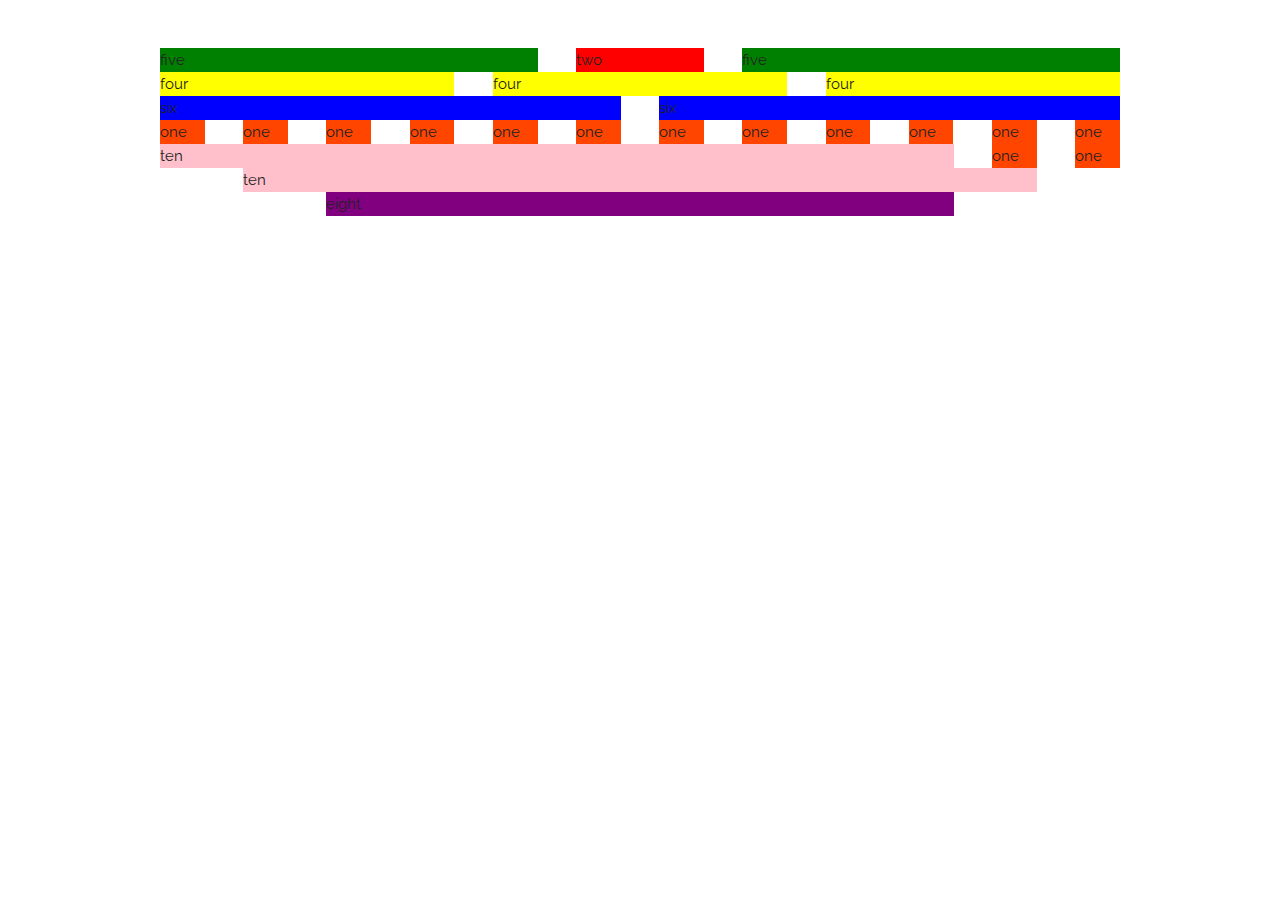
==== commit d1842c1b: "Revert "Features/corrections (#1)"" ====
--- a/index.html
+++ b/index.html
@@ -1,11 +1,10 @@
 <!DOCTYPE html>
 <html lang="en">
-
 <head>
   <!-- Basic Page Needs
   –––––––––––––––––––––––––––––––––––––––––––––––––– -->
   <meta charset="utf-8">
-  <title>Skeleton GitHub</title>
+  <title>Your page title here :)</title>
   <meta name="description" content="">
   <meta name="author" content="">
 
@@ -21,540 +20,67 @@
   –––––––––––––––––––––––––––––––––––––––––––––––––– -->
   <link rel="stylesheet" href="css/normalize.css">
   <link rel="stylesheet" href="css/skeleton.css">
-  <link rel="stylesheet" href="css/Styles.css">
+  <link rel ="stylesheet" href="css/Styles.css">
 
   <!-- Favicon
   –––––––––––––––––––––––––––––––––––––––––––––––––– -->
-  <link rel="icon" type="image/png" href="images/githublogo.svg">
+  <link rel="icon" type="image/png" href="images/favicon.png">
+
 </head>
+<body>
 
-<!-- Primary Page Layout
+  <!-- Primary Page Layout
   –––––––––––––––––––––––––––––––––––––––––––––––––– -->
-<section class="section-one">
   <div class="container">
+  </br></br>
     <div class="row">
-      <div class="twelve columns">
-        <nav>
-          <ul class="float-left">
-            <li><img class="border page-logo" src="images/githubsvg.svg" alt="github-logo"></li>
-            <li class="parent"><a href="#">Why GitHub?&nbsp;<span class="caret">^</span></a>
-              <ul>
-                <li><a href="#"><strong>Features</strong></a></li>
-                <li><a href="#">Code Review</a></li>
-                <li><a href="#">Project Management</a></li>
-                <li><a href="#">Integrations</a></li>
-                <li><a href="#">Actions</a></li>
-                <li><a href="#">Packages</a></li>
-                <li><a href="#">Security</a></li>
-                <li><a href="#">Team Management</a></li>
-                <li><a href="#">Hosting</a>
-                  <hr>
-                </li>
-                <li><a href="#"><strong>Customer Stories</strong></a></li>
-                <li><a href="#"><strong>Security</strong></a></li>
-              </ul>
-            </li>
-            <li><a href="#">Team</a></li>
-            <li><a href="#">Enterprise</a></li>
-            <li class="parent"><a href="#">Explore&nbsp;<span class="caret">^</span></a>
-              <ul>
-                <li><a href="#"><b>Explore GitHub</b></a>
-                  <hr>
-                </li>
-                <li><a href="#">Learn & Contribute</a></li>
-                <li><a href="#">Topics</a></li>
-                <li><a href="#">Collections</a></li>
-                <li><a href="#">Trending</a></li>
-                <li><a href="#">Learning Lab</a></li>
-                <li><a href="#">Open Source Guides</a>
-                  <hr>
-                </li>
-                <li><a href="#">Connect With Others</a></li>
-                <li><a href="#">Events</a></li>
-                <li><a href="#">Community Forum</a></li>
-                <li><a href="#">GitHub Education</a></li>
+        <div class="five columns">five</div>
+        <div class="two columns">two</div>
+        <div class="five columns">five</div>
+    </div>
 
-              </ul>
-            </li>
-            <li><a href="#">Marketplace</a></li>
-            <li class="parent"><a href="#">Pricing&nbsp;<span class="caret">^</span></a>
-              <ul>
-                <li><a href="#"><strong>Plans</strong></a></li>
-                <li><a href="#">Compare Plans</a></li>
-                <li><a href="#">Contact Sales</a>
-                  <hr>
-                </li>
-                <li><a href="#"><strong>None Profit</strong></a></li>
-                <li><a href="#"><strong>Education</strong></a></li>
-              </ul>
-            </li>
-          </ul>
-          <ul class="float-right">
-            <li><input type="text" placeholder="Search GitHub"></li>
-            <img class="absolute-search" src="images/white search.png" alt="search bar icon">
-            <li><button class="nav-button">Sign In</button></li>
-            <li><button class="nav-button">Sign Up</button></li>
-          </ul>
-        </nav>
-      </div>
+    <div class="row">
+        <div class="four columns">four</div>
+        <div class="four columns">four</div>
+        <div class="four columns">four</div>
+    </div>
+
+    <div class="row">
+        <div class="six columns">six</div>
+        <div class="six columns">six</div>
+    </div>
+
+    <div class="row">
+        <div class="one column">one</div>
+        <div class="one column">one</div>
+        <div class="one column">one</div>
+        <div class="one column">one</div>
+        <div class="one column">one</div>
+        <div class="one column">one</div>
+        <div class="one column">one</div>
+        <div class="one column">one</div>
+        <div class="one column">one</div>
+        <div class="one column">one</div>
+        <div class="one column">one</div>
+        <div class="one column">one</div>
+    </div>
+
+    <div class="row">
+        <div class="ten columns">ten</div>
+        <div class="one column">one</div>
+        <div class="one column">one</div>
+    </div>
+
+    <div class="row">
+        <div class="ten columns offset-by-one">ten</div>
+    </div>
+
+    <div class="row">
+        <div class="eight columns offset-by-two">eight</div>
     </div>
   </div>
 
-  <div class="row">
-    <div class="4 columns offset-by-two text-div-one">
-      <h1>Built for developers</h1></br>
-      <p class="grey-text">GitHub is a development platform inspired by the way you work. From <span
-          class="underline"><a><u>open source</u></a></span> to <span class="underline"><a><u>business</u></a></span>,
-        you can host and review code, manage projects, and build software alongside 50 million developers.</p>
-    </div>
-
-    <div class="four columns offset-by-two">
-      <div class="form-div">
-        <form>
-          <label class="form-label" for="Username"><strong>Username</strong></label></br>
-          <input class="form" type="text" id="username" name="username"></br>
-          <label for="email"><strong>Email</strong></label><br>
-          <input class="form" type="text" id="email" name="email"></br>
-          <label for="password"><strong>Password</strong></label></br>
-          <input class="form" type="text" id="password" name="password"><br>
-        </form>
-        <button class="green-button">Sign up for GitHub</button>
-        <p class="font-size-eleven">By clicking “Sign up for GitHub”, you agree to our Terms of Service and Privacy
-          Statement. We’ll occasionally send you account related emails.</p>
-      </div>
-    </div>
-  </div>
-</section>
-
-<section class="section-two">
-  <div class="row">
-    <div class="ten columns offset-by-one">
-      <img class="small-image" src="images/overlay.svg" alt="overlay svg">
-      <div class="text-div-two">
-        <h2 id="header-one">Get started with GitHub Enterprise</h2>
-        <p id="para-one">Take collaboration to the next level with security and administrative features built
-          for teams.</p>
-      </div>
-      <div class="text-div-three">
-        <img src="images/enterprise.svg" alt="Enterprise SVG"></br>
-        </br>
-        <p><strong>Enterprise</strong></p><br>
-        <p>Deploy to your environment or the cloud.</p><br><br>
-        <button class="blue-button">Start a free trial</button>
-      </div>
-      <div class="text-div-four">
-        <img src="images/customer.svg" alt="Customer SVG"></br>
-        <br>
-        <p><strong>Talk to us?</strong></p></br>
-        <p>need help</p></br></br>
-        <button class="border-button">Contact Sales<span>&#8594</span></button>
-      </div>
-    </div>
-  </div>
-
-</section>
-
-<section class="section-three">
-  <div class="row">
-    <div class="ten columns offset-by-one">
-      <div class="blue-div">
-        <div class="text-div-five">
-          <h3><span class="green-label">NEW</span>GitHub is now free for teams</h3>
-          <p id="line-height">GitHub Free gives teams private repositories with unlimited collaborators at no cost.
-            GitHub Team is now reduced to $4 per user/month.</p>
-        </div>
-
-        <div class="button-div">
-          <button class="blue-button-two">Try GitHub Free</button>
-        </div>
-      </div>
-    </div>
-  </div>
-</section>
-
-<section class="section-four">
-  <div class="row">
-    <div class="six columns offset-by-six">
-      <p class="grey-text text-center">More than 2.9 million businesses and organizations use GitHub</p>
-    </div>
-
-    <div id="pic-row-one" class="nine columns offset-by-two pic-div">
-      <img class="company-image" src="images/airbnb-logo.png" alt="">
-      <img class="company-image" src="images/sap-logo.png" alt="">
-      <img class="company-image" src="images/ibm-logo.png" alt="">
-      <img class="company-image" src="images/google-logo.png" alt="">
-      <img class="company-image" src="images/paypal-logo.png" alt="">
-      <img class="company-image" src="images/bloomberg-logo.png" alt="">
-    </div>
-  </div>
-  <div class="row">
-    <div id="pic-row-two" class="nine columns offset-by-two pic-div">
-      <img class="company-image" src="images/spotify-logo.png" alt="">
-      <img class="company-image" src="images/swift-logo.png" alt="">
-      <img class="company-image" src="images/facebook-logo.png" alt="">
-      <img class="company-image" src="images/node-logo.png" alt="">
-      <img class="company-image" src="images/nasa-logo.png" alt="">
-      <img class="company-image" src="images/walmart-logo.png" alt="">
-    </div>
-  </div>
-</section>
-
-<section>
-  <div class="row">
-    <div class="six columns offset-by-three text-align-center">
-      <tt>GitHub for teams</tt>
-      <h2>A better way to work together</h2>
-      <p class="grey-text">Github brings teams together to work through problems, move ideas forward, and learn from
-        each other along the way.</p>
-      <button class="border-button-two">Sign Up Your Team<span>&#8594</span></button>
-    </div>
-  </div>
-</section>
-
-<section class="padding-ten">
-  <div class="row">
-    <div class="four columns offset-by-two">
-      <img class="float-left robot" src="images/robot.svg" alt="yellow robot">
-    </div>
-
-    <div class="three columns offset-by-one">
-      <div class="trio">
-        <p>
-        <h5>Write better code</h5>
-        </p>collaboration makes perfect. The conversations and code reviews that happen in the pull request help the
-        team share the weight of the work and improve the software you build. <a>Learn about code review.</a></p>
-      </div>
-
-      <div class="trio">
-        <p>
-        <h5>Manage your chaos</h5>Take a deep breath. on GitHub, project Management happens in issues and project
-        boards, right alongside your code. all you have to do is mention a teammate to get them involved. <a>Learn about
-          project Management.</a></p>
-      </div>
-      <div class="trio">
-        <p>
-        <h5>Find the right tools</h5>Browse and buy apps from GitHUb Marketplace with your GitHub account. Find the
-        tools you like or discover new favorites-then start using them in minutes. <a>Learn about intergrations.</a></p>
-      </div>
-    </div>
-  </div>
-</section>
-
-<section>
-  <div class="row">
-    <div class="five columns offset-by-three">
-      <p class="grey-text text-center">See how the world's leading companies use GitHub Enterprise.</p></br>
-    </div>
-  </div>
-
-  <div class="row">
-    <div class="two columns offset-by-two quad">
-      <div class="hover-div">
-        <img class="image-resize" src="images/mgm" alt="MGM Resorts">
-        <button class="blue-image-button">↗</button>
-        <h6><strong>MGM Resorts international</strong></h6>
-        <p> Hospitality</p>
-        <hr />
-        <a class="anchor-span">Read more<span>&#8594</span></a>
-      </div>
-    </div>
-
-    <div class="two columns quad">
-      <div class="hover-div-two">
-        <img class="image-resize" src="images/Nationwide" alt="Nationwide">
-        <button class="blue-image-button-two">↗</button>
-        <h6><strong>Nationwide</strong></h6>
-        <p>Insurance</p>
-        <hr />
-        <a class="anchor-span">Read more<span>&#8594</span></a>
-      </div>
-    </div>
-
-    <div class="two columns quad">
-      <div class="hover-div-three">
-        <img class="image-resize" src="images/SAP" alt="SAP">
-        <button class="blue-image-button-three">↗</button>
-        <h6><strong>SAP</strong></h6>
-        <p>Business Software</p>
-        <hr />
-        <a class="anchor-span">Read more<span>&#8594</span></a>
-      </div>
-    </div>
-
-    <div class="two columns quad">
-      <div class="hover-div-four">
-        <img class="image-resize" src="images/spotifyhero.jpg" alt="Spotify">
-        <button class="blue-image-button-four">↗</button>
-        <h6><strong>Spotify</strong></h6>
-        <p>Technology/Streaming</p>
-        <hr />
-        <a class="anchor-span">Read more<span>&#8594</span></a>
-      </div>
-    </div>
-</section>
-
-<section>
-  <div class="row center-div">
-    <div class="six columns offset-by-three">
-      </br></br> <tt>Security and Administration</tt>
-      <h2>Your Business needs, met</h2>
-      <p class="grey-text">From flexible hosting to granular access controls, we've got your security requirements
-        covered.</p>
-      <button class="border-button-two">learn how GitHub Enterprise works<span>&#8594</span></button>
-    </div>
-  </div>
-
-  <div class="row">
-    <div class="four columns offset-by-two">
-      <h5>Code Security</h5>
-      <p>Prevent problems before they happen. Protected branches, signed commits, and required status checks protect
-        your work and help you maintain a high standard for your code.</p></br>
-      <h5>Access controlled</h5>
-      <p>Encourage teams to work together while limiting access to those who need it with granular permissions and
-        authentication through SAML/SSO and LDAP.</p>
-    </div>
-    <div class="three columns offset-by-one">
-      <img id="verification" src="images/example-verification.png" alt="example of 2 step verification">
-    </div>
-  </div>
-</section>
-
-<section class="margin-seventy">
-  <div class="row">
-    <div class="six columns offset-by-three">
-      <div class="box-shadow-div">
-        <img class="polkadot" src="images/polka-dot.svg" alt="polka svg">
-        <img class="polkadot-two" src="images/polka-dot.svg" alt="polka svg">
-        <div>
-          <img class="cloud-image" src="images/cloud-server.png" alt="cloud"><br>
-        </div>
-        <h6>Hosted where you need it</h6>
-        <p>Securely and reliably host your work on GitHub using GitHub Enterprise Cloud. Or deploy GitHub Enterprise
-          Server in your own data centers or in a private cloud using Amazon Web Services, Azure, or Google Cloud
-          Platform.</p>
-        <a class="anchor-span">Compare plans<span>&#8594</span></a></br>
-        <a class="anchor-span">Contact Sales for more information<span>&#8594</span></a>
-      </div>
-    </div>
-  </div>
-</section>
-
-<section>
-  <div class="row">
-    <div class="six columns offset-by-three text-center">
-      <tt>Integrations</tt>
-      <h2>Build on GitHub</h2>
-      <p class="grey-text">Customize your process with GitHub apps and an intuitive API. Integrate the tools you already
-        use or discover new favorites to create a happier, more efficient way of working.</p>
-      <button class="border-button-two">learn about Integrations<span>&#8594</span></button>
-    </div>
-  </div>
-
-  <div class="row">
-    <div class="eight columns offset-by-two">
-      <img class="circle-image" src="images/slack-c.png" alt="">
-      <img class="circle-image" src="images/zenhubio-c.png" alt="">
-      <img class="circle-image" src="images/travis-c.png" alt="">
-      <img class="circle-image" src="images/atom-c.png" alt="">
-      <img class="circle-image" src="images/circle-c.png" alt="">
-      <img class="circle-image" src="images/google-c.png" alt="">
-      <img class="circle-image" src="images/codeclimate-c.png" alt="">
-    </div>
-
-    <div class="four columns offset-by-four text-center margin-bottom-onehundred">
-      <p>Sometimes, there’s more than one tool for the job. Why not try something new?</p>
-      <a class="anchor-span">Browse GitHub Marketplace<span>&#8594</span></a>
-    </div>
-  </div>
-</section>
-
-<section>
-  <div class="row">
-    <div class="six columns offset-by-three text-center">
-      <tt>community</tt>
-      <h2>Welcome home,</br>developers</h2>
-      <p class="grey-text">GitHub is home to the world’s largest community of developers and their projects...</p>
-    </div>
-  </div>
-
-  <div class="row">
-    <div class="two columns offset-by-two quad">
-      <div class="hover-div-five">
-        <img class="image-resize" src="images/russell" alt="Russell">
-        <button class="blue-image-button">↗</button>
-        <h6><strong>Russell Keith-Magee</strong></h6>
-        <p class="font-size-twelve">Russell Keith-Magee created Beeware to fill a gap in his own place. today, Beeware
-          is the go-to project for supporting Python on every platform.</p>
-        <hr />
-        <a class="anchor-span">Read more<span>&#8594</span></a>
-      </div>
-    </div>
-
-    <div class="two columns quad">
-      <div class="hover-div-six">
-        <img class="image-resize" src="images/kris.jpg" alt="Nationwide">
-        <button class="blue-image-button-two">↗</button>
-        <h6><strong>Kris nova</strong></h6>
-        <p class="font-size-twelve">Kris Nova quickly developed a passion for open source software. now she gets to work
-          on open source tooling at her day job, which includes maintaining Kubernetes Operations (kops).</p>
-        <hr />
-        <a class="anchor-span">Read more<span>&#8594</span></a>
-      </div>
-    </div>
-
-    <div class="two columns quad">
-      <div class="hover-div-seven">
-        <img class="image-resize" src="images/evan.jpg" alt="SAP">
-        <button class="blue-image-button-three">↗</button>
-        <h6><strong>Evan You</strong></h6>
-        <p class="font-size-eleven">in 2013, Evan You founded Vue a Javascript framework funded by the community on
-          Patreon. In 2016, Vue reached 2,000,000 downloads. </p>
-        <hr />
-        <a class="anchor-span">Read more<span>&#8594</span></a>
-      </div>
-    </div>
-
-    <div class="two columns quad">
-      <div class="hover-div-eight">
-        <img class="image-resize" src="images/jess.jpg" alt="Spotify">
-        <button class="blue-image-button-four">↗</button>
-        <h6><strong>Jess Frazelle</strong></h6>
-        <p class="font-size-eleven">Jess Frazelle works on Kubernetes full-time. Previously she maintained Docker, a
-          software containerization platform used by thousands of teams.</p>
-        <hr />
-        <a class="anchor-span">Read more<span>&#8594</span></a>
-      </div>
-    </div>
-</section>
-
-<section id="section-margin">
-  <div class="row">
-    <div class="four columns offset-by-four text-center margin-bottom-fifty">
-      <p class="grey-text">...whether you’re making your first commit or sending a Rover to Mars, there’s room for you
-        here, too.</p>
-    </div>
-  </div>
-
-  <div class="row">
-    <div class="six columns offset-by-three">
-      <img src="images/bubbles.png">
-      <div class="four columns offset-by-one float-right">
-        <div class="margin-bottom-fifty trio-two">
-          <p>GitHub's users create and maintain influential technologies alongside the world's largest <span
-              class="orange">open source community.</span> </p>
-        </div>
-
-        <div class="margin-bottom-fifty trio-two">
-          <p><span class="blue">Developers</span> use GitHub for personal projects, from experimenting with new
-            programming languages to hosting their life's work</p>
-        </div>
-
-        <div class="margin-bottom-fifty trio-two">
-          <p><span class="purple">Businesses</span> of all sizes use GitHub to support their development process and to
-            securely build software.</p>
-        </div>
-      </div>
-    </div>
-  </div>
-</section>
-
-<section id="black-section">
-  <div class="row">
-    <div class="six columns offset-by-three text-center">
-      <h5 class="white-text margin-top-fifty margin-bottom-fifty">Get started for free — join the millions of developers
-        already using GitHub to share their code, work together, and build amazing things.</h5>
-    </div>
-  </div>
-
-  <div class="row">
-    <div class="ten columns offset-by-one display-inline">
-      <form class="margin-ten">
-        <input class="form" type="text" id="username" name="username" placeholder="Username">
-        <input class="form" type="text" id="email" name="email" placeholder="Email">
-        <input class="form" type="text" id="password" name="password" placeholder="Password">
-        <button class="green-button-two">Sign up for GitHub</button>
-      </form>
-    </div>
-  </div>
-
-  <div class="row">
-    <div class="six columns offset-by-three">
-      <p class="grey-text font font-size-eleven text-center margin-bottom-onehundred">By clicking “Sign up for GitHub”,
-        you agree to our <a>terms of service</a> and <a>privacy</a> statement. We’ll occasionally send you account
-        related emails.</p>
-    </div>
-  </div>
-</section>
-
-<section>
-  <div class="row">
-    <div class="two columns offset-by-one">
-      <img class="github-text-logo" src="images/github-text.png" alt="github text">
-    </div>
-
-    <div class="one column offset-by-one margin-thirty">
-      <ul>
-        <li><tt>Product</tt></li>
-        <li>Features</li>
-        <li>Security</li>
-        <li>Team</li>
-        <li>Enterprise</li>
-        <li>Customer stories</li>
-        <li>the ReadME Project</li>
-        <li>Pricing</li>
-        <li>Resources</li>
-        <li>Roadmap</li>
-      </ul>
-    </div>
-
-    <div class="one column offset-by-one margin-thirty">
-      <ul>
-        <li><tt>Platform</tt></li>
-        <li>Developer API</li>
-        <li>Partners</li>
-        <li>Atom</li>
-        <li>Electron</li>
-        <li>GitHub Desktop</li>
-      </ul>
-    </div>
-
-    <div class="one column offset-by-one margin-thirty">
-      <ul>
-        <li><tt>Support</tt></li>
-        <li>Community Forum</li>
-        <li>Professional Services</li>
-        <li>Learning Lab</li>
-        <li>Status</li>
-        <li>Contact GitHub</li>
-        <li>Help</li>
-      </ul>
-    </div>
-
-    <div class="one column offset-by-one margin-thirty">
-      <ul>
-        <li class="float-left"><tt>Company</tt></li></br></br></li>
-        <li class="float-left">About</li>
-        <li>Careers</li>
-        <li>Press</li>
-        <li>Social Impact</li>
-        <li>Shop</li>
-        <li>Blog</li>
-      </ul>
-    </div>
-
-  </div>
-</section>
-
-<footer class="footer">
-  <ul class="display-inline-footer font-size-eight float-left">
-    <li class="padding-right-thirty padding-left-thirty">© 2020 GitHub, Inc.</li>
-    <li class="padding-right-thirty">Terms</li>
-    <li class="padding-right-thirty">Privacy</li>
-    <li class="padding-right-thirty">Site Map</li>
-    <li class="padding-right-thirty">What is Git?</li>
-  </ul>
-
-</footer>
+<!-- End Document
+  –––––––––––––––––––––––––––––––––––––––––––––––––– -->
 </body>
-
-</html>+</html>
--- a/css/skeleton.css
+++ b/css/skeleton.css
@@ -31,7 +31,7 @@
 .container {
   position: relative;
   width: 100%;
-  max-width: 1360px;
+  max-width: 960px;
   margin: 0 auto;
   padding: 0 20px;
   box-sizing: border-box; }
@@ -161,6 +161,130 @@
   color: #1EAEDB; }
 a:hover {
   color: #0FA0CE; }
+
+
+/* Buttons
+–––––––––––––––––––––––––––––––––––––––––––––––––– */
+.button,
+button,
+input[type="submit"],
+input[type="reset"],
+input[type="button"] {
+  display: inline-block;
+  height: 38px;
+  padding: 0 30px;
+  color: #555;
+  text-align: center;
+  font-size: 11px;
+  font-weight: 600;
+  line-height: 38px;
+  letter-spacing: .1rem;
+  text-transform: uppercase;
+  text-decoration: none;
+  white-space: nowrap;
+  background-color: transparent;
+  border-radius: 4px;
+  border: 1px solid #bbb;
+  cursor: pointer;
+  box-sizing: border-box; }
+.button:hover,
+button:hover,
+input[type="submit"]:hover,
+input[type="reset"]:hover,
+input[type="button"]:hover,
+.button:focus,
+button:focus,
+input[type="submit"]:focus,
+input[type="reset"]:focus,
+input[type="button"]:focus {
+  color: #333;
+  border-color: #888;
+  outline: 0; }
+.button.button-primary,
+button.button-primary,
+input[type="submit"].button-primary,
+input[type="reset"].button-primary,
+input[type="button"].button-primary {
+  color: #FFF;
+  background-color: #33C3F0;
+  border-color: #33C3F0; }
+.button.button-primary:hover,
+button.button-primary:hover,
+input[type="submit"].button-primary:hover,
+input[type="reset"].button-primary:hover,
+input[type="button"].button-primary:hover,
+.button.button-primary:focus,
+button.button-primary:focus,
+input[type="submit"].button-primary:focus,
+input[type="reset"].button-primary:focus,
+input[type="button"].button-primary:focus {
+  color: #FFF;
+  background-color: #1EAEDB;
+  border-color: #1EAEDB; }
+
+
+/* Forms
+–––––––––––––––––––––––––––––––––––––––––––––––––– */
+input[type="email"],
+input[type="number"],
+input[type="search"],
+input[type="text"],
+input[type="tel"],
+input[type="url"],
+input[type="password"],
+textarea,
+select {
+  height: 38px;
+  padding: 6px 10px; /* The 6px vertically centers text on FF, ignored by Webkit */
+  background-color: #fff;
+  border: 1px solid #D1D1D1;
+  border-radius: 4px;
+  box-shadow: none;
+  box-sizing: border-box; }
+/* Removes awkward default styles on some inputs for iOS */
+input[type="email"],
+input[type="number"],
+input[type="search"],
+input[type="text"],
+input[type="tel"],
+input[type="url"],
+input[type="password"],
+textarea {
+  -webkit-appearance: none;
+     -moz-appearance: none;
+          appearance: none; }
+textarea {
+  min-height: 65px;
+  padding-top: 6px;
+  padding-bottom: 6px; }
+input[type="email"]:focus,
+input[type="number"]:focus,
+input[type="search"]:focus,
+input[type="text"]:focus,
+input[type="tel"]:focus,
+input[type="url"]:focus,
+input[type="password"]:focus,
+textarea:focus,
+select:focus {
+  border: 1px solid #33C3F0;
+  outline: 0; }
+label,
+legend {
+  display: block;
+  margin-bottom: .5rem;
+  font-weight: 600; }
+fieldset {
+  padding: 0;
+  border-width: 0; }
+input[type="checkbox"],
+input[type="radio"] {
+  display: inline; }
+label > .label-body {
+  display: inline-block;
+  margin-left: .5rem;
+  font-weight: normal; }
+
+
 /* Lists
 –––––––––––––––––––––––––––––––––––––––––––––––––– */
 ul {
--- a/css/Styles.css
+++ b/css/Styles.css
@@ -1,946 +1,28 @@
-* {
-    padding: 0px;
-    margin: 0px;
+
+.five.columns {
+    background: green;
 }
 
-.page-logo {
-    height: 50px;
-    width: 50px;
+.two.columns {
+    background: red;
 }
 
-body {
-    background-color: rgb(255, 255, 255);
-    font-family:"Work Sans", sans-serif;
+.four.columns {
+    background: yellow;
 }
 
-nav {
-    max-width: 100%;
-    height: 50px;
-    background-color: #24292e;
-    padding-top: 15px;
-    padding-left: 20px;
-    padding-right: 0px;
-    padding-bottom: 40px;
-    border-bottom-left-radius: 15px;
-    border-bottom-right-radius: 15px;
+.six.columns {
+    background: blue;
 }
 
-
-ul > * {
-    display: inline-block;
-    margin-bottom: 5px;
-    text-align: left;
-    text-decoration: none;
-    align-items:center;
-    float: left;
+.one.column {
+    background: orangered;
 }
 
-nav a {
-    text-decoration: none; 
-    color: white;
-    transition: all 0.25s ease-in-out;
+.ten.columns {
+    background:pink;
 }
 
-nav a:hover {
-    color: #656b72;
-}
-
-.float-left {
-    float: left;
-}
-
-.float-right {
-    float: right;
-}
-
-.width{
-    width: 50%;
-}
-
-li {
-    line-height: 35px;
-}
-
-.nav-button {
-    height: 40px;
-    width: 80px;
-    border-radius: 10px;
-    border-color: none;
-    background: none;
-    margin-right: 10px;
-    padding-right: 5px;
-    border: white solid 1px;
-}
-
-.nav-button:hover {
-    box-shadow: 0 0 10px;
-    transition: all 0.2s ease-in-out;
-}
-
-nav ul {
-    float: left;
-    color: white;
-    padding: 20px;
-}
-
-nav ul li {
-    float: left;
-    list-style: none;
-    position: relative;
-    padding-right: 30px;
-}
-
-nav ul li ul {
-   visibility: hidden;
-   position: absolute;
-   background-color: #ffffff;
-   padding: 20px;
-   float: left;
-   border-radius:10px;
-   transition: all 0.25s ease-in-out;
-   opacity: 0;
-   width: 300px;
-   z-index: 10;  
-}
-
-nav ul li:hover ul {
-    visibility: visible;
-    transition: all 0.25s ease-in-out;
-    opacity: 1;
-}
-
-nav ul li ul li {
-    font-size: 14px;
-    width: 100%;
-}
-    
-
-nav ul li ul a {
-    padding: 5px 0px;
-    color: black;
-} 
-
-nav ul li ul a:hover {
-    color: rgb(0, 102, 255);
-} 
-
-.button-one{
-    border-radius: 4px;
-    background-color: #24292e;
-    border: none;
-    color: #fff;
-    text-align: center;
-    font-size: 14px;
-    padding: 10px;
-    width: 80px;
-    transition: all 0.5s;
-    cursor: pointer;
-}
-
-::placeholder {
-    color: rgb(114, 109, 109);
-    font-size: 14px;   
-}
-
-nav input[type=text] {
-    padding: 7px;
-    background-color: #1f1f1f;
-    border-radius: 15px;
-    height: 25px;
-    border: white solid 1px;
-}
-
-nav input[type=text]:hover {
-    box-shadow: #fff 0 0 10px;
-}
-
-.border {
-    border-radius: 90%;
-}
-
-.caret {
-    line-height: 42px;
-    float: right;
-}
-
-.parent:hover .caret {
-    transform: rotate(90deg);
-    transition: 500ms ease;
-}
-
-h1 {
-    color: white;
-    font-size: 60px;
-}
-
-.grey-text {
-    color: #8b929c;
-    font-size: 21px;
-}
-
-.text-center {
-    text-align: center;
-}
-
-.underline {
-    color: rgb(199, 198, 198);
-}
-
-.underline:hover {
-    color: #fff;
-}
-
-.section-one {
-    height: 650px;
-    width: 100%;
-    position: relative;
-    background: #2b3137 url(https://github.githubassets.com/images/modules/site/heroes/simple-codelines.svg) no-repeat;
-    background-size: cover;
-}
-
-.form-div {
-    background-color: white;
-    border: #fff;
-    border-radius: 10px;
-    height: 420px;
-    width: 390px;
-    padding: 20px 25px;
-    position: absolute;
-    right: 25%;
-    bottom: 8%;
-}
-
-.text-div-one {
-    position: absolute;
-    height: 100px;
-    width: 450px;
-    right: 52%;
-    bottom: 55%;
-}
-
-.green-button {
-    height: 60px;
-    width: 390px;
-    border-radius: 8px;
-    background-color: rgb(27, 192, 27);
-    color: white;
-    font-size: 16px;
-    border-style: none;
-}
-
-.green-button:hover {
-    background-color: rgb(10, 134, 10);
-    transition: all 150ms ease-in-out;
-}
-
-.form {
-    width: 370px;
-    height: 25px;
-    margin-top: 5px;
-    margin-bottom: 15px;
-}
-
-.form-label {
-    padding: 5px;
-    padding-bottom: 5px;
-}
-
-form input[type=text] {
-    padding: 7px;
-    background-color: #ffffff;
-    border-radius: 7px; 
-    border-width: 2px; 
-}
-
-form input[type=text]:focus {
-    padding: 7px;
-    background-color: #ffffff;
-    border-radius: 7px;
-    border-color: rgb(0, 183, 255); 
-    outline: none;
-    box-shadow: rgb(0, 110, 255) 0 0 10px;
-}
-
-.section-two {
-    position: relative;
-    height: 327px;
-    background-color: white;
-    border-style: solid 1px black;
-    margin: auto;
-    margin: 150px;
-    box-shadow: #656b72a2 0 0 40px;
-    border-radius: 10px;
-}
-
-.div-box {
-    position: relative;
-    box-shadow: rgba(70, 69, 69, 0.404) 0 0 15px;
-    border-radius: 10px;
-}
-
-.text-div-two {
-    color: black;
-    width: 350px;
-    font-size: 16px;
-    position: absolute;
-    top: 50%;
-    transform: translateY(-50%);
-}
-
-.text-div-three {
-    color: black;
-    width: 350px;
-    position: absolute;
-    bottom: 45px;
-    left: 800px;
-    display: block;
-    margin: auto;
-    text-align: center;
-    line-height: 13px;
-}
-
-.blue-button {
-    color: white;
-    background-color: rgb(0, 162, 255);
-    height: 50px;
-    width: 150px;
-    border-radius: 7px;
-    border-style: none;
-    font-size: 14px;
-}
-
-.blue-button:hover {
-    background-color: rgb(0, 102, 255);
-    transition: all 200ms ease-in-out;
-}
-
-.text-div-four {
-    color: black;
-    width: 350px;
-    position: absolute;
-    bottom: 45px;
-    left: 1200px;
-    display: block;
-    margin: auto;
-    text-align: center;
-    line-height: 13px;
-}
-
-.small-image {
-    height: 600px;
-    width: 600px;
-    position: absolute;
-    right: 120px;
-    bottom: 120px;
-    pointer-events: none;
-}
-
-.border-button{
-    color: rgb(0, 162, 255);
-    font-size: 14px;
-    background-color: white;
-    height: 50px;
-    width: 150px;
-    border-radius: 7px;
-    border: 1px solid rgb(0, 162, 255); 
-}
-
-.border-button span {
-    cursor: pointer;
-    display: inline-block;
-    position: relative;
-    transition: 0.5s;
-}
-  
-  .border-button span:after {
-    content: '&#8594';
-    position: absolute;
-    opacity: 0;
-    top: 0;
-    right: 10px;
-    transition: 0.5s;
-}
-
-  .border-button:hover span {
-    padding-left: 10px;
-}
-
-  .border-button:hover{
-    color: rgb(0, 162, 255);
-    font-size: 14px;
-    background-color: white;
-    height: 50px;
-    width: 150px;
-    border-radius: 7px;
-    border: 1px solid rgb(8, 114, 175);
-}
-
-#para-one {
-    line-height: 35px;
-}
-
-#header-one {
-    line-height: 45px;
-}
-
-.font-size-eleven {
-    font-size: 11px;
-}
-
-.polka {
-    position: absolute;
-    height: 300px;
-    width: 200px;
-    opacity: 5%;
-    bottom: -17%;
-    left: 6%;
-}
-
-.blue-div {
-    background: rgb(0, 52, 136, 0.9) url('https://github.githubassets.com/images/modules/site/patterns/contribution-graph.svg') ;
-    background-size: 60%;
-    width: 83%;
-    display: block;
-    border-radius: 7px;
-    color: white;
-    padding: 20px;
-    margin: 50px;
-    margin-top: 30px;
-    opacity: 100%;
-    position: absolute;
-    right: 5%;
-}
-
-.text-div-five {
-    position: absolute;
-    top: 25px;
-    right: 57%;
-}
-
-#line-height {
-    line-height: 30px;
-    width: 600px;
-}
-
-.button-div {
-    float: right;
-    margin: 35px;
-}
-
-.blue-button-two {
-    color: white;
-    background-color: rgb(0, 162, 255);
-    height: 50px;
-    width: 250px;
-    border-radius: 7px;
-    border-style: none;
-    font-size: 14px;
-}
-
-.blue-button-two:hover {
-    background-color: rgb(0, 102, 255);
-    transition: all 200ms ease-in-out;
-}
-
-.green-label {
-    color: rgb(6, 196, 6);
-    outline-color: rgb(6, 196, 6);
-    border:solid 1px rgb(6, 196, 6);
-    font-size: 12px;
-    border-radius: 10px;
-    position: absolute;
-    left: -40px;
-    bottom: 115px;
-    padding: 3px;
-}
-
-.section-three {
-    position: relative;
-    height: 327px;
-    background-color:none;
-    border-style: solid 1px black;
-    margin: auto;
-    margin: 30px;
-}
-
-.section-four {
-    position: relative;
-    width: 1235px;
-    height: 327px;
-    background-color:none;
-    border-style: solid 1px black;
-    margin: auto;
-    margin: 40px;
-}
-
-.float-left {
-    float: left;
-}
-
-.company-image {
-    height: 20px;
-    width: 60px;
-    padding: 39px;
-}
-
-.width-eight-fifty {
-    width: 850px;
-    text-align: center;
-    position: absolute;
-    right: 27%;
-    bottom: 14%;
-}
-
-.absolute-search {
-    position: absolute;
-    height: 25px;
-    width: 25px;
-    left: 76%;
-    bottom: 48%;
-    border-radius: 17px;
-}
-
-#pic-row-one {
-    padding: 0px;
-    margin-left: 500px;
-
-}
-
-#pic-row-two {
-    margin-left: 500px;
-    margin-bottom: 100px;
-}
-
-.text-align-center {
-    text-align: center;
-}
-
-.border-button-two{
-    color: rgb(0, 162, 255);
-    font-size: 14px;
-    background-color: white;
-    height: 50px;
-    width: 250px;
-    border-radius: 7px;
-    border: 1px solid rgb(0, 162, 255);
-    margin-bottom: 70px;
-}
-
-.border-button-two span {
-    cursor: pointer;
-    display: inline-block;
-    position: relative;
-    transition: 0.5s;
-}
-  
-.border-button-two span:after {
-    content: '&#8594';
-    position: absolute;
-    opacity: 0;
-    top: 0;
-    right: 10px;
-    transition: 0.5s;
-}
-
-.border-button-two:hover span {
-    padding-left: 10px;
-}
-
-.border-button-two:hover {
-    color: rgb(0, 162, 255);
-    font-size: 14px;
-    background-color: white;
-    height: 50px;
-    border-radius: 7px;
-    border: 1px solid rgb(8, 114, 175);
-}
-
-.robot {
-    height: 700px;
-    width: 600px;
-    margin-top: 0px;
-}
-
-.trio {
-    padding: 20px;
-    margin-bottom: 20px;
-    border-radius: 7px;
-    border: rgba(255, 255, 255,);
-}
-
-.trio:hover{
-    border: #73808d8a solid 1px;
-    border-radius: 7px;
-    box-shadow: #585d636e 0 0 15px;
-    transition: all 250ms ease-in-out;
-}
-
-.image-resize {
-    height: 190px;
-    width: 230px;
-    border-radius: 7px;
-}
-
-.quad {
-    box-shadow: #24292e5b 0 0 5px;
-    padding: 10px;
-    border-radius: 7px;
-}
-
-.blue-image-button {
-    height: 50px;
-    width: 50px;
-    color: rgb rgba(255, 255, 255, 0);
-    background-color: rgba(25, 25, 211, 0);
-    position: absolute;
-    left: 510px;
-    top: 3210px;
-    border: none;
-    border-radius: 5px;
-    visibility: hidden;
-}
-
-.hover-div:hover .blue-image-button {
-    height: 50px;
-    width: 50px;
-    color: rgba(255, 255, 255, 0.952);
-    background-color: rgb(25, 84, 211);
-    position: absolute;
-    left: 510px;
-    top: 3210px;
-    border: none;
-    border-radius: 5px;
-    visibility: visible;
-}
-
-.blue-image-button-two {
-    height: 50px;
-    width: 50px;
-    color: rgb rgba(255, 255, 255, 0);
-    background-color: rgba(25, 25, 211, 0);
-    position: absolute;
-    left: 840px;
-    top: 3210px;
-    border: none;
-    border-radius: 5px;
-    visibility: hidden;
-}
-
-.hover-div-two:hover .blue-image-button-two {
-    height: 50px;
-    width: 50px;
-    color: rgba(255, 255, 255, 0.952);
-    background-color: rgb(25, 84, 211);
-    position: absolute;
-    left: 840px;
-    top: 3210px;
-    border: none;
-    border-radius: 5px;
-    visibility: visible;
-}
-
-.blue-image-button-three {
-    height: 50px;
-    width: 50px;
-    color: rgb rgba(255, 255, 255, 0);
-    background-color: rgba(25, 25, 211, 0);
-    position: absolute;
-    left: 1170px;
-    top: 3290px;
-    border: none;
-    border-radius: 5px;
-    visibility: hidden;
-}
-
-.hover-div-three:hover .blue-image-button-three {
-    height: 50px;
-    width: 50px;
-    color: rgba(255, 255, 255, 0.952);
-    background-color: rgb(25, 84, 211);
-    position: absolute;
-    left: 1170px;
-    top: 3210px;
-    border: none;
-    border-radius: 5px;
-    visibility: visible;
-}
-
-.blue-image-button-four {
-    height: 50px;
-    width: 50px;
-    color: rgb rgba(255, 255, 255, 0);
-    background-color: rgba(25, 25, 211, 0);
-    position: absolute;
-    left: 1500px;
-    top: 3290px;
-    border: none;
-    border-radius: 5px;
-    visibility: hidden;
-}
-
-.hover-div-four:hover .blue-image-button-four {
-    height: 50px;
-    width: 50px;
-    color: rgba(255, 255, 255, 0.952);
-    background-color: rgb(25, 84, 211);
-    position: absolute;
-    left: 1500px;
-    top: 3210px;
-    border: none;
-    border-radius: 5px;
-    visibility: visible;
-}
-.anchor-span span {
-    cursor: pointer;
-    display: inline-block;
-    position: relative;
-    transition: 0.5s;
-}
-  
-.anchor-span span:after {
-    content: '&#8594';
-    position: absolute;
-    opacity: 0;
-    top: 0;
-    right: 20px;
-    transition: 0.5s;
-}
-
-.anchor-span:hover span {
-    padding-left: 10px;
-}
-
-.center-div {
-    text-align: center;
-}
-
-.border-button-two{
-    color: rgb(0, 162, 255);
-    font-size: 14px;
-    background-color: white;
-    height: 50px;
-    width: 400px;
-    border-radius: 7px;
-    border: 1px solid rgb(0, 162, 255); 
-}
-
-.border-button-two span {
-    cursor: pointer;
-    display: inline-block;
-    position: relative;
-    transition: 0.5s;
-}
-  
-  .border-button-two span:after {
-    content: '&#8594';
-    position: absolute;
-    opacity: 0;
-    top: 0;
-    right: 10px;
-    transition: 0.5s;
-}
-
-  .border-button-two:hover span {
-    padding-left: 10px;
-}
-
-.padding-ten {
-    padding: 10px;
-}
-
-.margin-seventy {
-    margin: 70px;
-    position: relative;
-}
-
-#verification {
-    height: 300px;
-    width: 500px;
-}
-
-.cloud-image {
-    height: 50px;
-    width: 50px;  
-}
-
-.box-shadow-div {
-    position: relative;
-    padding: 30px;
-    border-radius: 7px;
-    background-color: white;
-    display: block;
-    transition: all 500ms ease;
-    border: #656b7257 solid 1px;
-    margin-bottom: 70px;
-}
-
-.box-shadow-div:hover {
-    box-shadow: #5e535334 0 0 15px;
-    transition: all 300ms ease;
-}
-
-.float-right {
-    float: right;
-}
-
-.polkadot {
-    height: 150px;
-    width: 150px;
-    opacity: 40%;
-    position: absolute;
-    left: -0px;
-    top: -0px;
-    z-index: -1;
-    transition: all 200ms ease-in;
-    opacity: 0.1;
-}
-
-.polkadot-two {
-    height: 150px;
-    width: 150px;
-    opacity: 40%;
-    position: absolute;
-    right: -0px;
-    bottom: -0px;
-    z-index: -1;
-    transition: all 200ms ease-in;
-    opacity: 0.1;
-}
-
-.box-shadow-div:hover .polkadot {
-    transform: translate3d(-20px, -20px,0);
-}
-
-.box-shadow-div:hover .polkadot-two {
-    transform: translate3d(20px, 20px,0);
-}
-
-.circle-image {
-    height: 70px;
-    width: 70px;
-    border-radius: 90%;
-    margin: 45px;
-    margin-bottom: 50px;
-}
-
-.circle-image:hover {
-    box-shadow: #6f778063 0 0 15px;
-}
-
-.margin-bottom-onehundred {
-    margin-bottom: 200px;
-}
-
-.margin-bottom-fifty {
-    margin-bottom: 50px;
-}
-
-.font-size-twelve {
-    font-size: 11px;
-}
-
-#section-margin {
-    margin-top: 30px;
-    margin-bottom: 70px;
-}
-
-.trio-two {
-    padding: 10px;
-    margin: 25px;
-    border-radius: 7px;
-    border: rgb(0, 102, 255, 0);
-}
-
-.trio-two:hover {
-    border: #73808d8a solid 1px;
-    border-radius: 7px;
-    box-shadow: #585d636e 0 0 15px;
-    transition: all 250ms ease-in-out;
-}
-
-#black-section {
-    background-color: #24292e;
-}
-
-.white-text {
-    color: white;
-}
-
-.margin-top-fifty {
-    margin-top: 50px;
-}
-
-.display-inline {
-    display: inline;
-}
-
-.margin-ten {
-    margin: 10px;
-}
-
-.green-button-two {
-    height: 40px;
-    width: 350px;
-    border-radius: 8px;
-    background-color: rgb(27, 192, 27);
-    color: white;
-    font-size: 16px;
-    border-style: none;
-}
-
-.green-button-two:hover {
-    background-color: rgb(10, 134, 10);
-    transition: all 150ms ease-in-out;
-}
-
-.footer {
-    background-color: #c4ccd4;
-}
-
-.margin-thirty {
-    margin: 30px
-}
-
-.github-text-logo {
-    height: 50px;
-    width: 150px;
-    margin-top: 30px;
-}
-
-.orange {
-    color: orangered;
-}
-
-.blue {
-    color: rgb(64, 101, 224);
-}
-
-.purple {
-    color: purple;
-}
-
-.display-inline-footer {
-    display: inline;
-    padding: 30px;
-    list-style: none;
-}
-
-.font-size-eight {
-    font-size: 12px;
-}
-
-.padding-right-thirty {
-    padding-right: 30px;
-}
-
-.padding-left-thirty {
-    padding-left: 30px;
-}
-
-.float-left {
-    float: left;
-}
-
-.float-right {
-    float: right;
+.eight.columns {
+    background: purple;
 }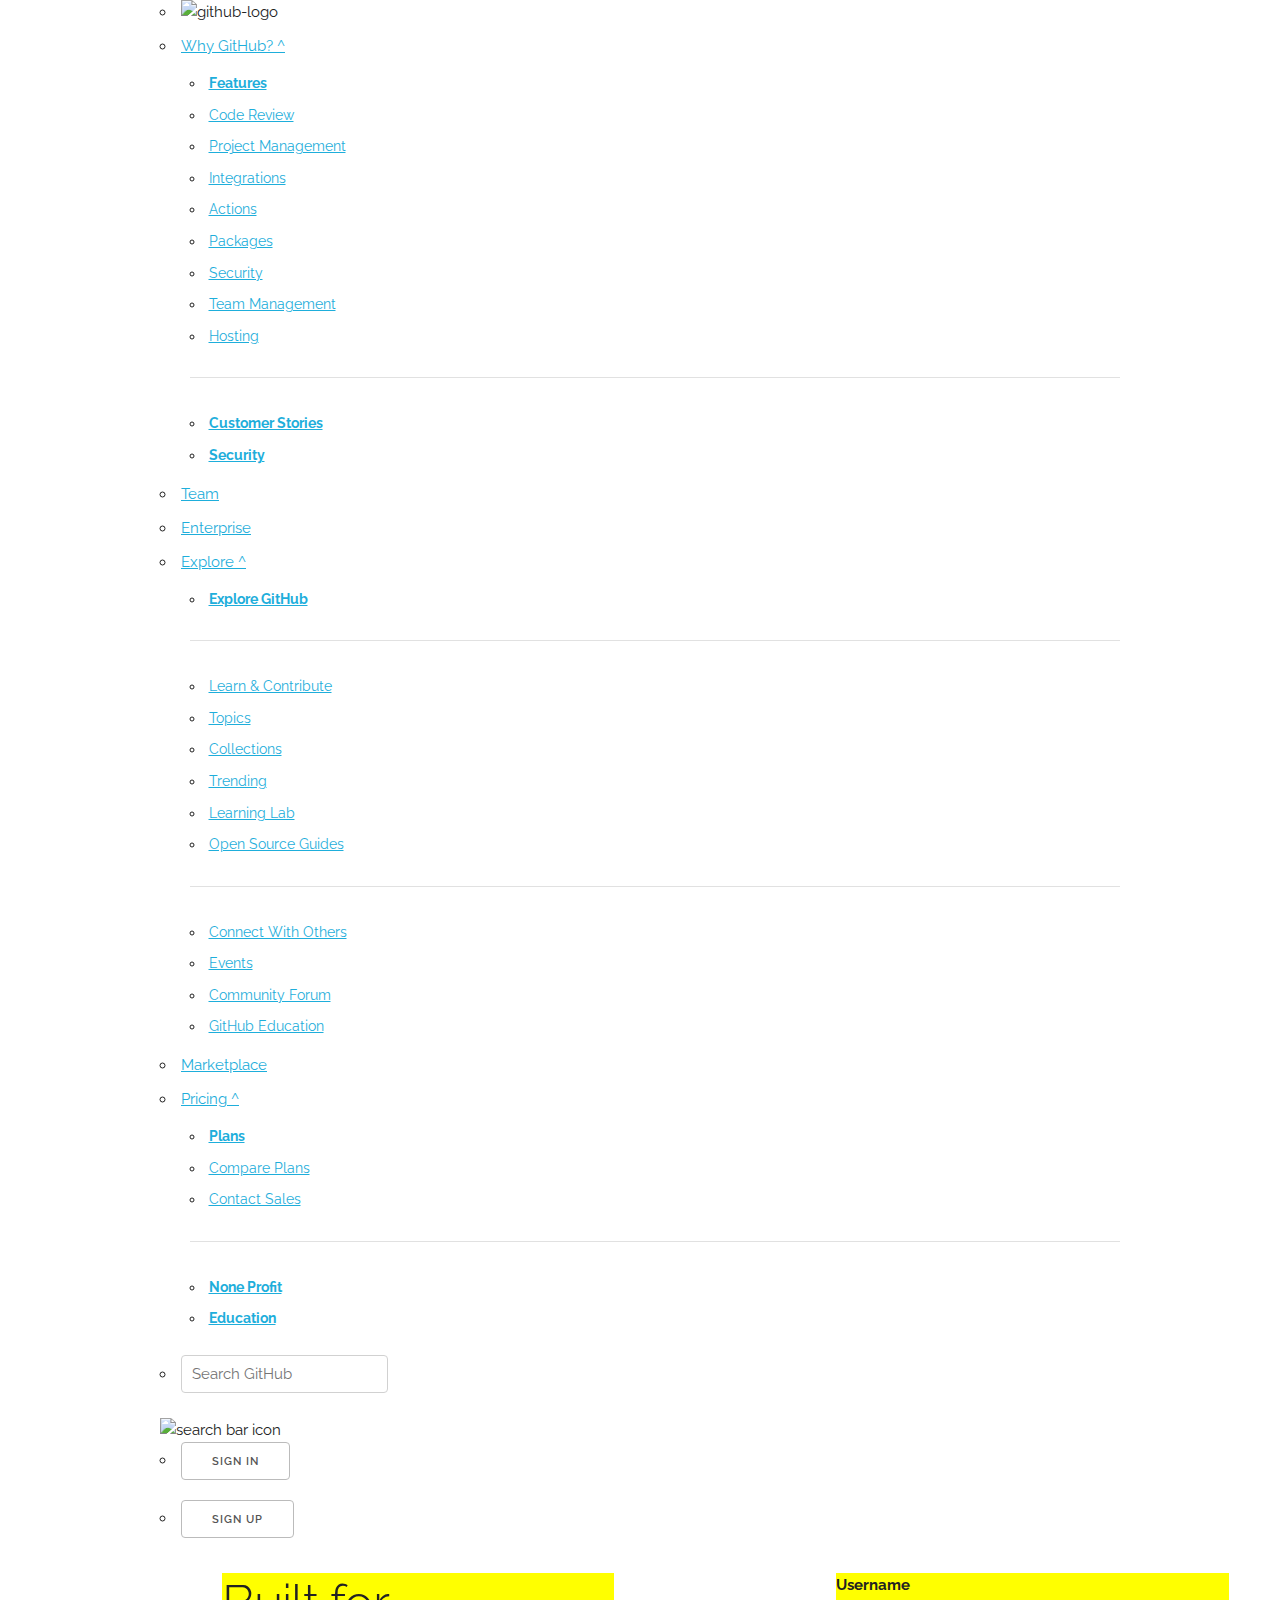
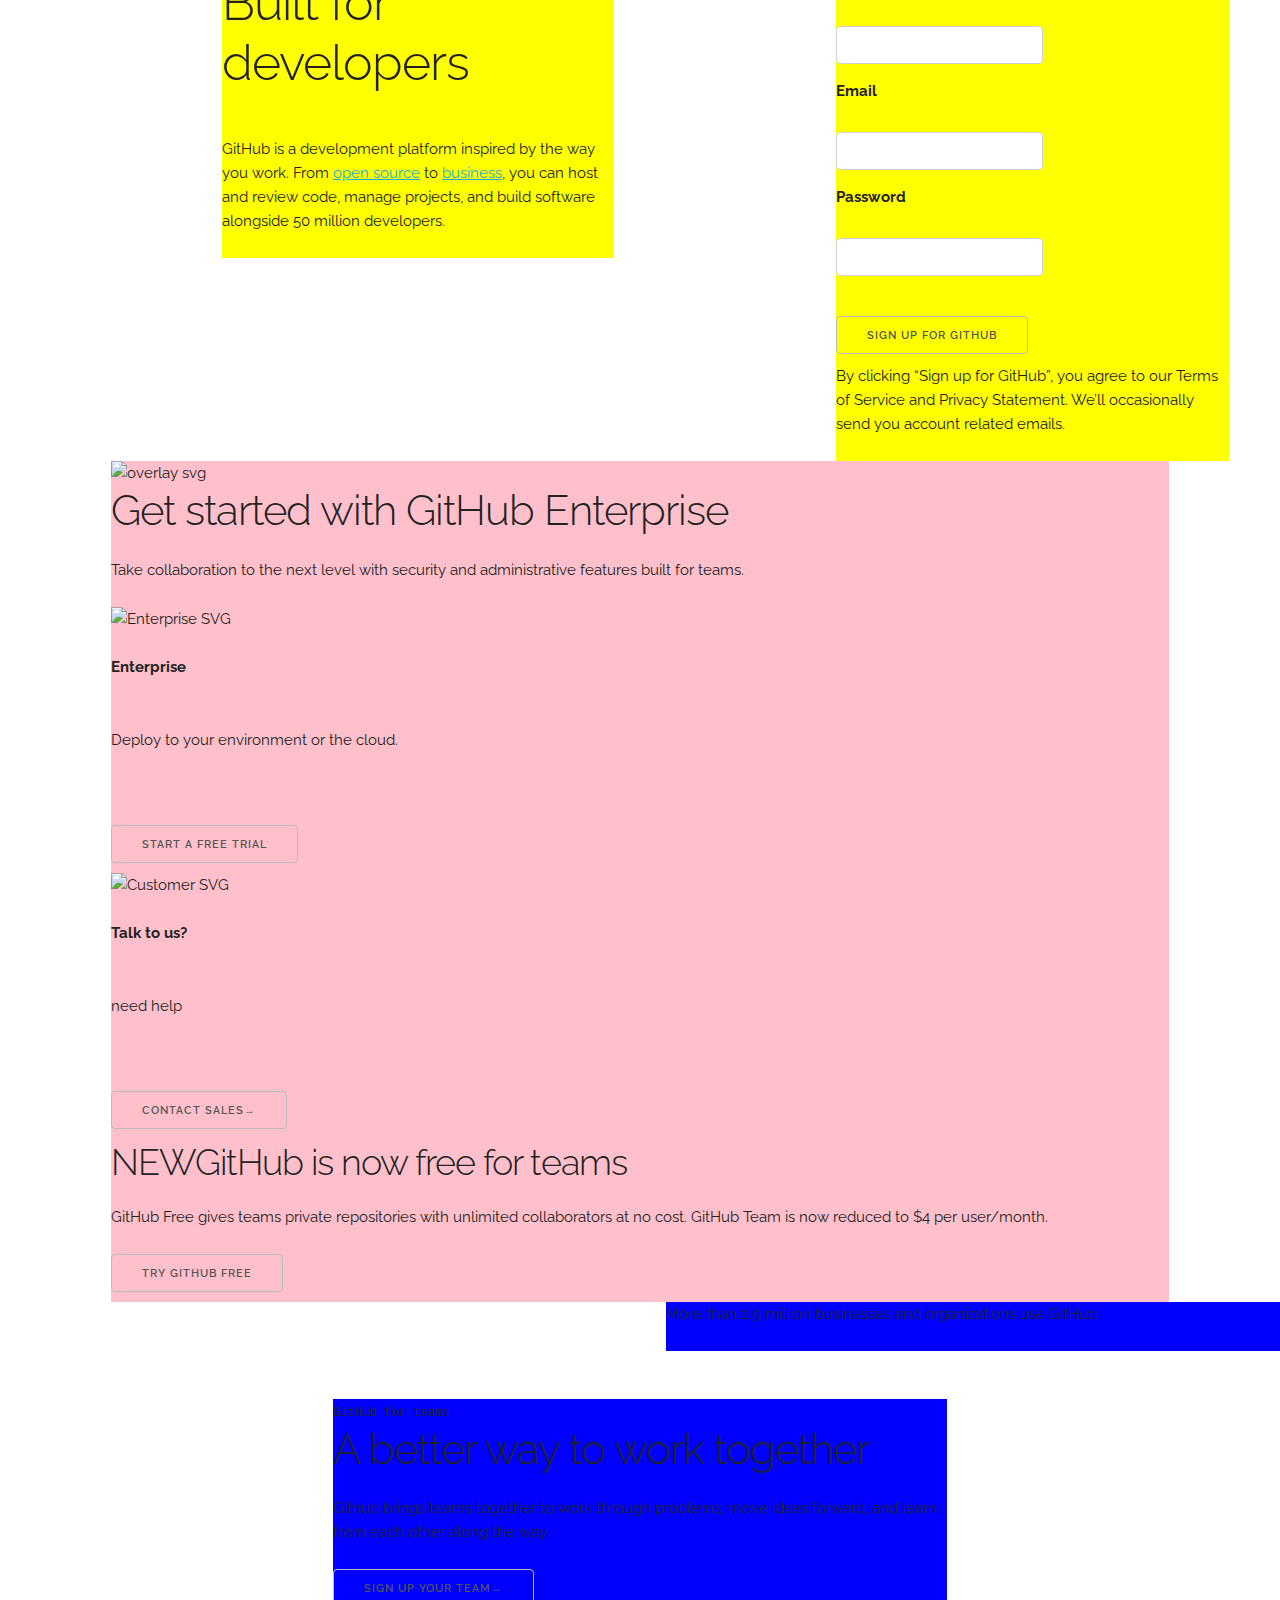
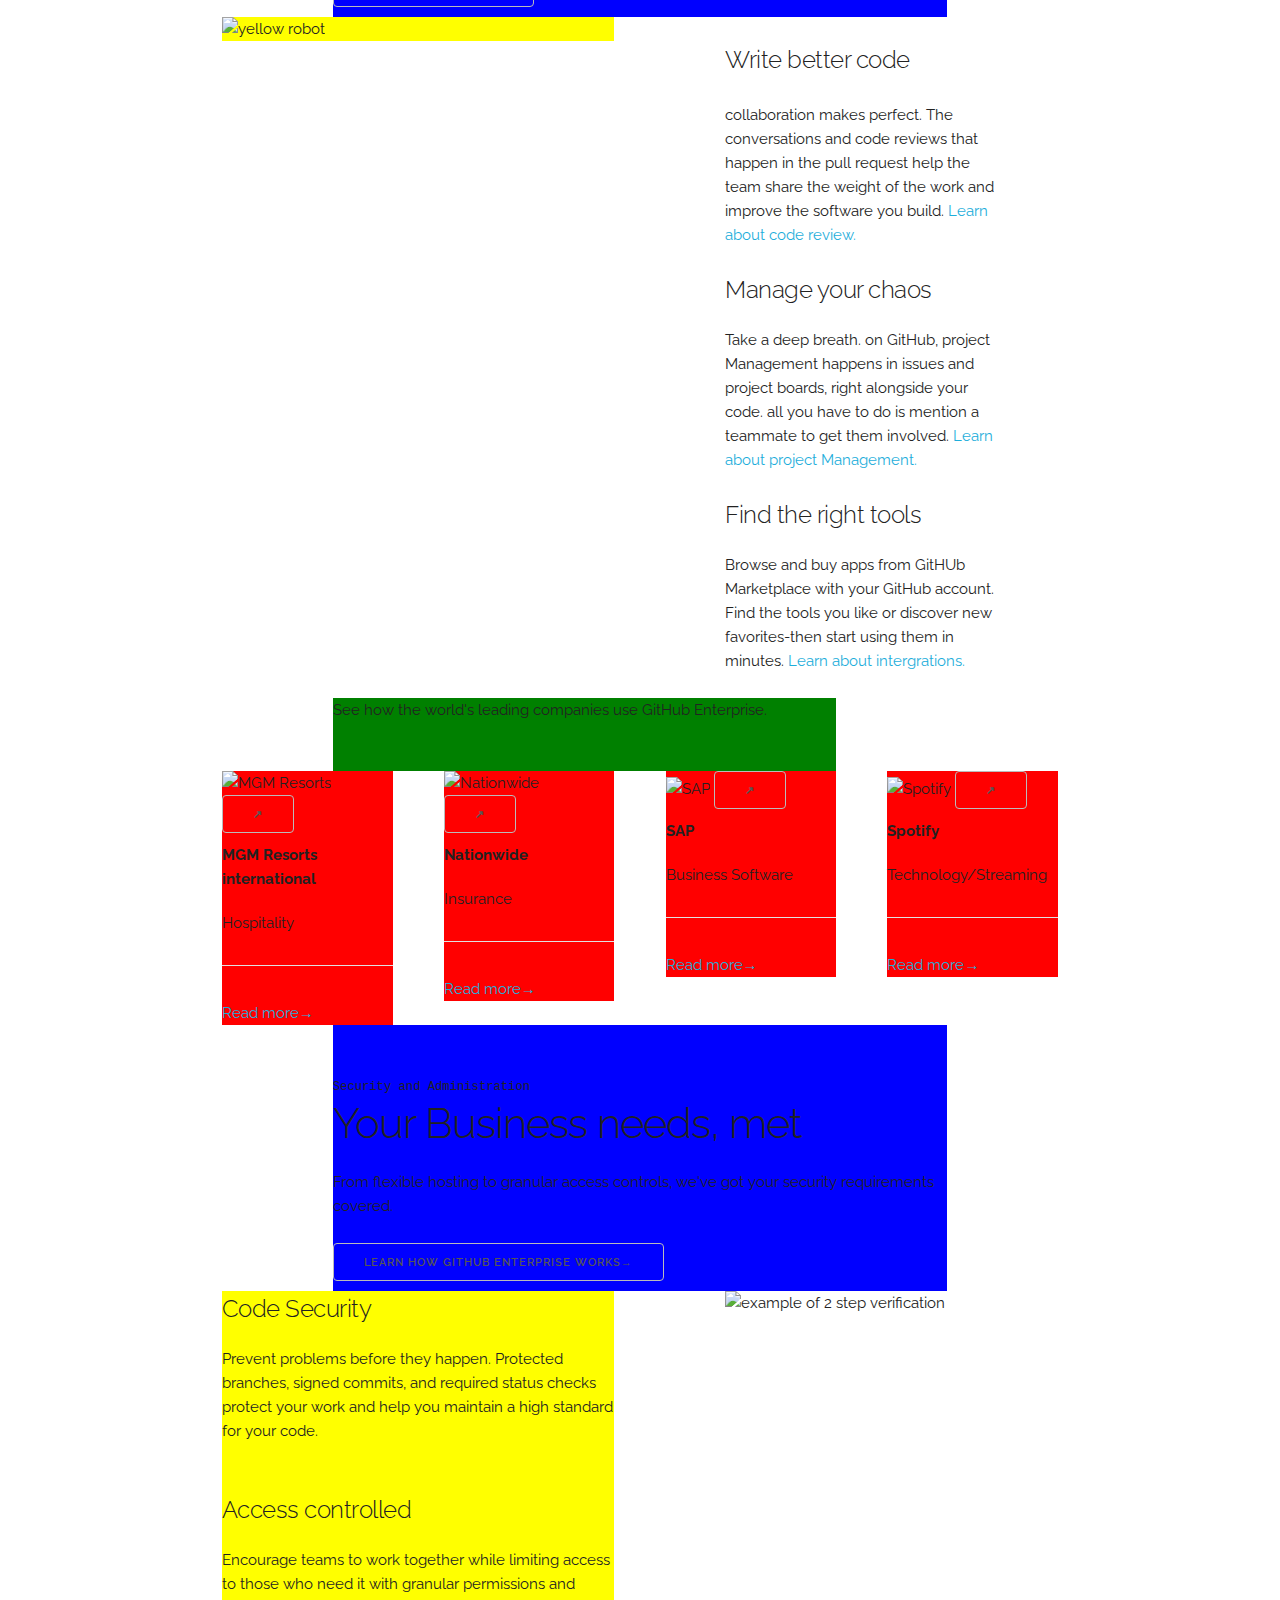
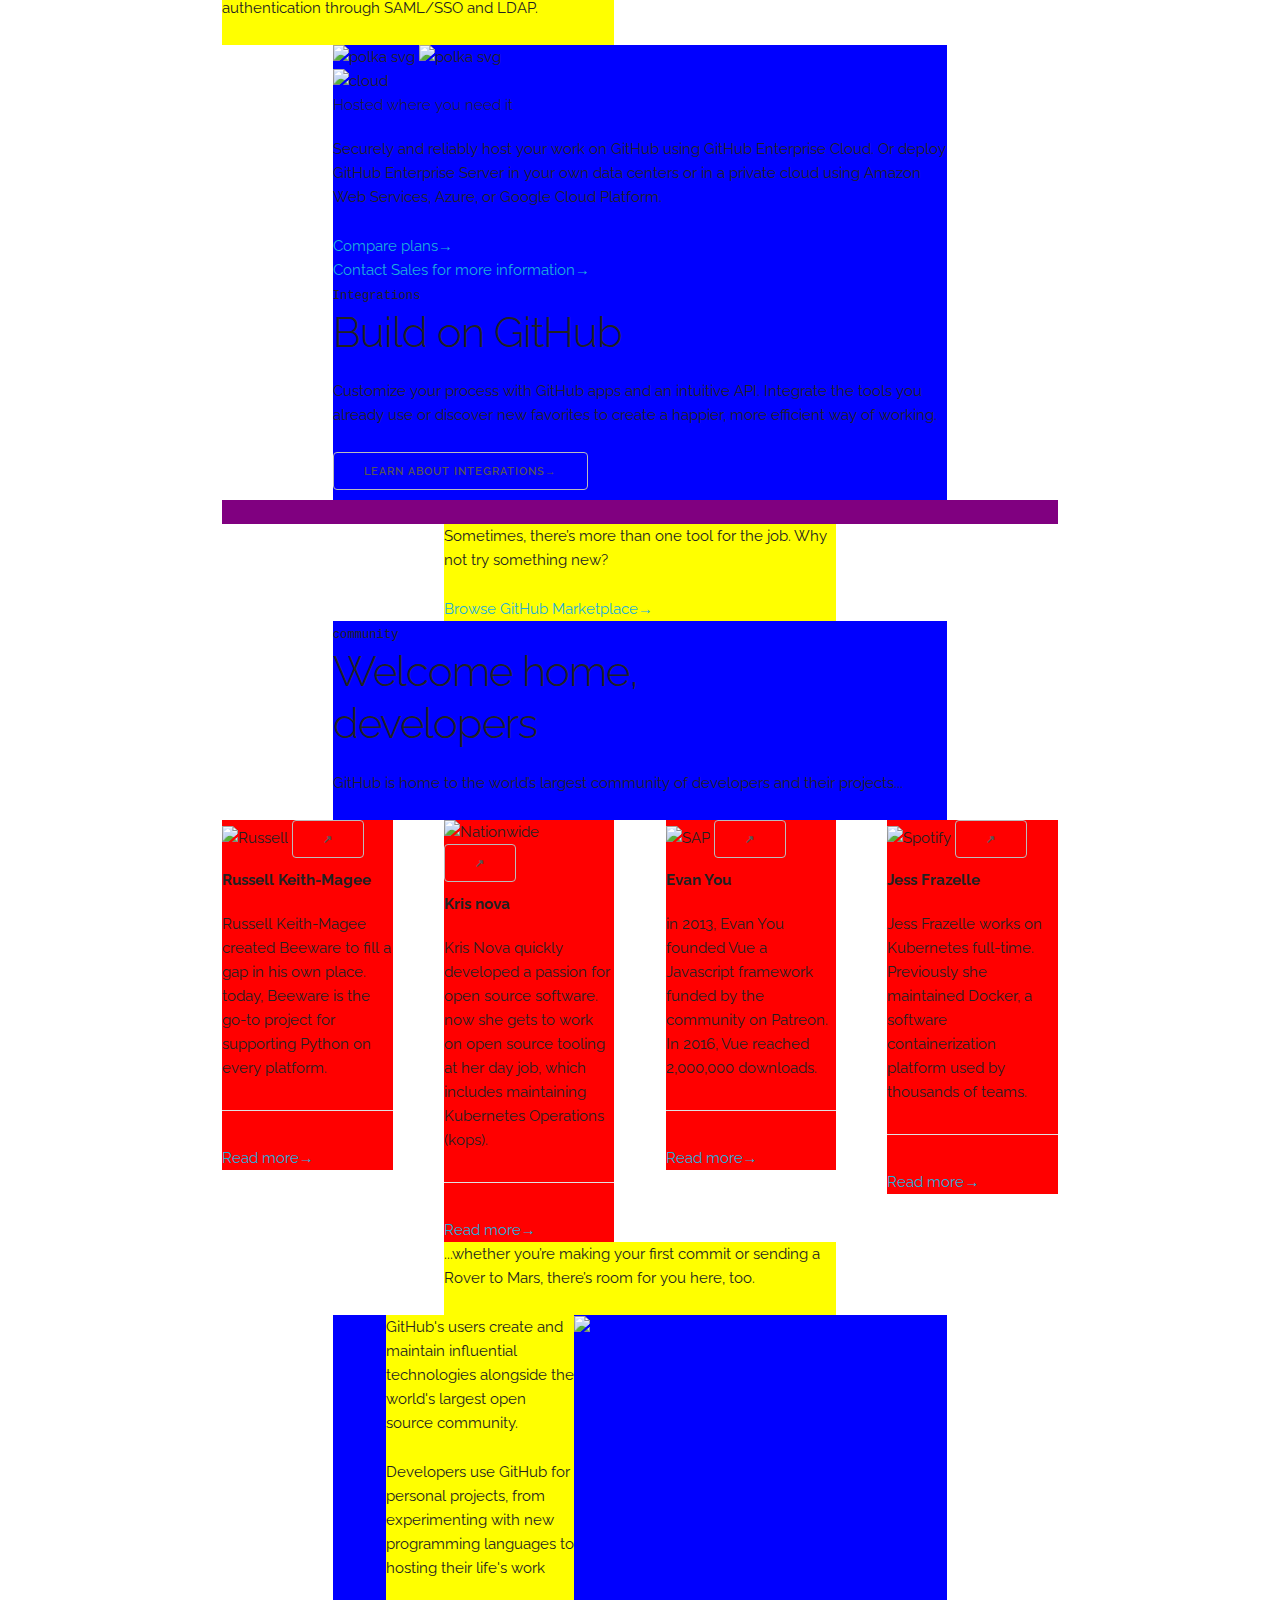
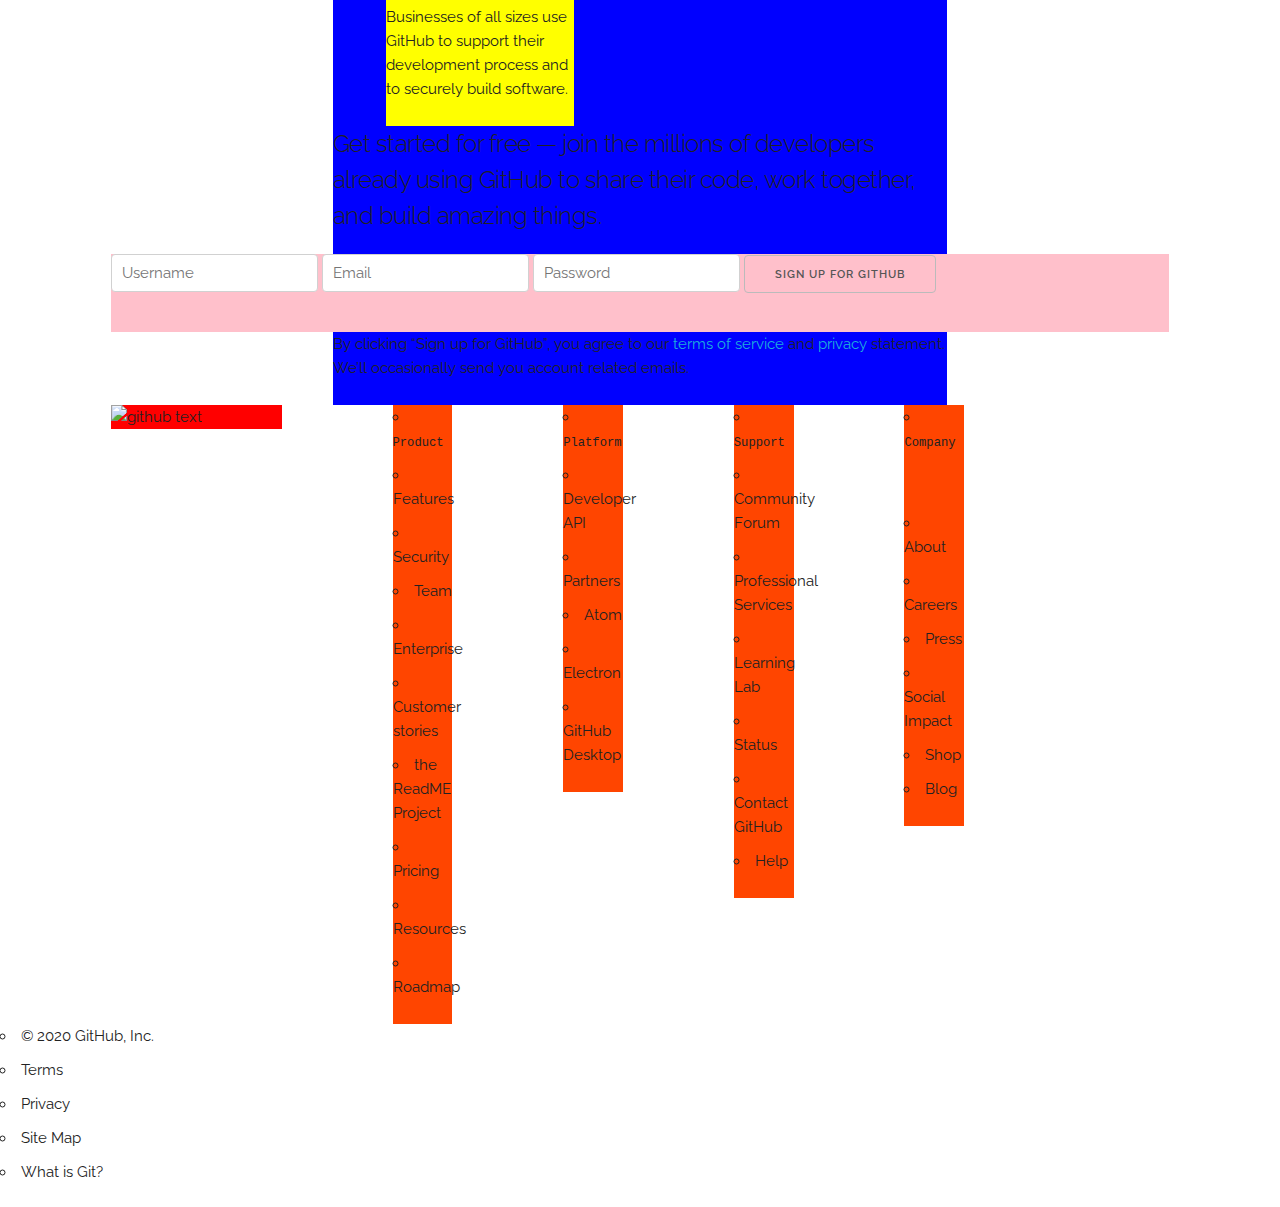
==== commit 811fb7c3: "all changes done" ====
--- a/index.html
+++ b/index.html
@@ -1,10 +1,11 @@
 <!DOCTYPE html>
 <html lang="en">
+
 <head>
   <!-- Basic Page Needs
   –––––––––––––––––––––––––––––––––––––––––––––––––– -->
   <meta charset="utf-8">
-  <title>Your page title here :)</title>
+  <title>Skeleton GitHub</title>
   <meta name="description" content="">
   <meta name="author" content="">
 
@@ -20,67 +21,540 @@
   –––––––––––––––––––––––––––––––––––––––––––––––––– -->
   <link rel="stylesheet" href="css/normalize.css">
   <link rel="stylesheet" href="css/skeleton.css">
-  <link rel ="stylesheet" href="css/Styles.css">
+  <link rel="stylesheet" href="css/Styles.css">
 
   <!-- Favicon
   –––––––––––––––––––––––––––––––––––––––––––––––––– -->
-  <link rel="icon" type="image/png" href="images/favicon.png">
-
+  <link rel="icon" type="image/png" href="images/githublogo.svg">
 </head>
-<body>
-
-  <!-- Primary Page Layout
+
+<!-- Primary Page Layout
   –––––––––––––––––––––––––––––––––––––––––––––––––– -->
+<section class="section-one">
   <div class="container">
-  </br></br>
     <div class="row">
-        <div class="five columns">five</div>
-        <div class="two columns">two</div>
-        <div class="five columns">five</div>
-    </div>
-
-    <div class="row">
-        <div class="four columns">four</div>
-        <div class="four columns">four</div>
-        <div class="four columns">four</div>
-    </div>
-
-    <div class="row">
-        <div class="six columns">six</div>
-        <div class="six columns">six</div>
-    </div>
-
-    <div class="row">
-        <div class="one column">one</div>
-        <div class="one column">one</div>
-        <div class="one column">one</div>
-        <div class="one column">one</div>
-        <div class="one column">one</div>
-        <div class="one column">one</div>
-        <div class="one column">one</div>
-        <div class="one column">one</div>
-        <div class="one column">one</div>
-        <div class="one column">one</div>
-        <div class="one column">one</div>
-        <div class="one column">one</div>
-    </div>
-
-    <div class="row">
-        <div class="ten columns">ten</div>
-        <div class="one column">one</div>
-        <div class="one column">one</div>
-    </div>
-
-    <div class="row">
-        <div class="ten columns offset-by-one">ten</div>
-    </div>
-
-    <div class="row">
-        <div class="eight columns offset-by-two">eight</div>
-    </div>
-  </div>
-
-<!-- End Document
-  –––––––––––––––––––––––––––––––––––––––––––––––––– -->
+      <div class="twelve columns">
+        <nav>
+          <ul class="float-left">
+            <li><img class="border page-logo" src="images/githubsvg.svg" alt="github-logo"></li>
+            <li class="parent"><a href="#">Why GitHub?&nbsp;<span class="caret">^</span></a>
+              <ul>
+                <li><a href="#"><strong>Features</strong></a></li>
+                <li><a href="#">Code Review</a></li>
+                <li><a href="#">Project Management</a></li>
+                <li><a href="#">Integrations</a></li>
+                <li><a href="#">Actions</a></li>
+                <li><a href="#">Packages</a></li>
+                <li><a href="#">Security</a></li>
+                <li><a href="#">Team Management</a></li>
+                <li><a href="#">Hosting</a>
+                  <hr>
+                </li>
+                <li><a href="#"><strong>Customer Stories</strong></a></li>
+                <li><a href="#"><strong>Security</strong></a></li>
+              </ul>
+            </li>
+            <li><a href="#">Team</a></li>
+            <li><a href="#">Enterprise</a></li>
+            <li class="parent"><a href="#">Explore&nbsp;<span class="caret">^</span></a>
+              <ul>
+                <li><a href="#"><b>Explore GitHub</b></a>
+                  <hr>
+                </li>
+                <li><a href="#">Learn & Contribute</a></li>
+                <li><a href="#">Topics</a></li>
+                <li><a href="#">Collections</a></li>
+                <li><a href="#">Trending</a></li>
+                <li><a href="#">Learning Lab</a></li>
+                <li><a href="#">Open Source Guides</a>
+                  <hr>
+                </li>
+                <li><a href="#">Connect With Others</a></li>
+                <li><a href="#">Events</a></li>
+                <li><a href="#">Community Forum</a></li>
+                <li><a href="#">GitHub Education</a></li>
+
+              </ul>
+            </li>
+            <li><a href="#">Marketplace</a></li>
+            <li class="parent"><a href="#">Pricing&nbsp;<span class="caret">^</span></a>
+              <ul>
+                <li><a href="#"><strong>Plans</strong></a></li>
+                <li><a href="#">Compare Plans</a></li>
+                <li><a href="#">Contact Sales</a>
+                  <hr>
+                </li>
+                <li><a href="#"><strong>None Profit</strong></a></li>
+                <li><a href="#"><strong>Education</strong></a></li>
+              </ul>
+            </li>
+          </ul>
+          <ul class="float-right">
+            <li><input type="text" placeholder="Search GitHub"></li>
+            <img class="absolute-search" src="images/white search.png" alt="search bar icon">
+            <li><button class="nav-button">Sign In</button></li>
+            <li><button class="nav-button">Sign Up</button></li>
+          </ul>
+        </nav>
+      </div>
+    </div>
+  </div>
+
+  <div class="row">
+    <div class="four columns offset-by-two text-div-one">
+      <h1>Built for developers</h1></br>
+      <p class="grey-text">GitHub is a development platform inspired by the way you work. From <span
+          class="underline"><a><u>open source</u></a></span> to <span class="underline"><a><u>business</u></a></span>,
+        you can host and review code, manage projects, and build software alongside 50 million developers.</p>
+    </div>
+
+    <div class="four columns offset-by-two">
+      <div class="form-div">
+        <form>
+          <label class="form-label" for="Username"><strong>Username</strong></label></br>
+          <input class="form" type="text" id="username" name="username"></br>
+          <label for="email"><strong>Email</strong></label><br>
+          <input class="form" type="text" id="email" name="email"></br>
+          <label for="password"><strong>Password</strong></label></br>
+          <input class="form" type="text" id="password" name="password"><br>
+        </form>
+        <button class="green-button">Sign up for GitHub</button>
+        <p class="font-size-eleven">By clicking “Sign up for GitHub”, you agree to our Terms of Service and Privacy
+          Statement. We’ll occasionally send you account related emails.</p>
+      </div>
+    </div>
+  </div>
+</section>
+
+<section class="section-two">
+  <div class="row">
+    <div class="ten columns offset-by-one">
+      <img class="small-image" src="images/overlay.svg" alt="overlay svg">
+      <div class="text-div-two">
+        <h2 id="header-one">Get started with GitHub Enterprise</h2>
+        <p id="para-one">Take collaboration to the next level with security and administrative features built
+          for teams.</p>
+      </div>
+      <div class="text-div-three">
+        <img src="images/enterprise.svg" alt="Enterprise SVG"></br>
+        </br>
+        <p><strong>Enterprise</strong></p><br>
+        <p>Deploy to your environment or the cloud.</p><br><br>
+        <button class="blue-button">Start a free trial</button>
+      </div>
+      <div class="text-div-four">
+        <img src="images/customer.svg" alt="Customer SVG"></br>
+        <br>
+        <p><strong>Talk to us?</strong></p></br>
+        <p>need help</p></br></br>
+        <button class="border-button">Contact Sales<span>&#8594</span></button>
+      </div>
+    </div>
+  </div>
+
+</section>
+
+<section class="section-three">
+  <div class="row">
+    <div class="ten columns offset-by-one">
+      <div class="blue-div">
+        <div class="text-div-five">
+          <h3><span class="green-label">NEW</span>GitHub is now free for teams</h3>
+          <p id="line-height">GitHub Free gives teams private repositories with unlimited collaborators at no cost.
+            GitHub Team is now reduced to $4 per user/month.</p>
+        </div>
+
+        <div class="button-div">
+          <button class="blue-button-two">Try GitHub Free</button>
+        </div>
+      </div>
+    </div>
+  </div>
+</section>
+
+<section class="section-four">
+  <div class="row">
+    <div class="six columns offset-by-six">
+      <p class="grey-text text-center">More than 2.9 million businesses and organizations use GitHub</p>
+    </div>
+
+    <div id="pic-row-one" class="nine columns offset-by-two pic-div">
+      <img class="company-image" src="images/airbnb-logo.png" alt="">
+      <img class="company-image" src="images/sap-logo.png" alt="">
+      <img class="company-image" src="images/ibm-logo.png" alt="">
+      <img class="company-image" src="images/google-logo.png" alt="">
+      <img class="company-image" src="images/paypal-logo.png" alt="">
+      <img class="company-image" src="images/bloomberg-logo.png" alt="">
+    </div>
+  </div>
+  <div class="row">
+    <div id="pic-row-two" class="nine columns offset-by-two pic-div">
+      <img class="company-image" src="images/spotify-logo.png" alt="">
+      <img class="company-image" src="images/swift-logo.png" alt="">
+      <img class="company-image" src="images/facebook-logo.png" alt="">
+      <img class="company-image" src="images/node-logo.png" alt="">
+      <img class="company-image" src="images/nasa-logo.png" alt="">
+      <img class="company-image" src="images/walmart-logo.png" alt="">
+    </div>
+  </div>
+</section>
+
+<section>
+  <div class="row">
+    <div class="six columns offset-by-three text-align-center">
+      <tt>GitHub for teams</tt>
+      <h2>A better way to work together</h2>
+      <p class="grey-text">Github brings teams together to work through problems, move ideas forward, and learn from
+        each other along the way.</p>
+      <button class="border-button-two">Sign Up Your Team<span>&#8594</span></button>
+    </div>
+  </div>
+</section>
+
+<section class="padding-ten">
+  <div class="row">
+    <div class="four columns offset-by-two">
+      <img class="float-left robot" src="images/robot.svg" alt="yellow robot">
+    </div>
+
+    <div class="three columns offset-by-one">
+      <div class="trio">
+        <p>
+        <h5>Write better code</h5>
+        </p>collaboration makes perfect. The conversations and code reviews that happen in the pull request help the
+        team share the weight of the work and improve the software you build. <a>Learn about code review.</a></p>
+      </div>
+
+      <div class="trio">
+        <p>
+        <h5>Manage your chaos</h5>Take a deep breath. on GitHub, project Management happens in issues and project
+        boards, right alongside your code. all you have to do is mention a teammate to get them involved. <a>Learn about
+          project Management.</a></p>
+      </div>
+      <div class="trio">
+        <p>
+        <h5>Find the right tools</h5>Browse and buy apps from GitHUb Marketplace with your GitHub account. Find the
+        tools you like or discover new favorites-then start using them in minutes. <a>Learn about intergrations.</a></p>
+      </div>
+    </div>
+  </div>
+</section>
+
+<section>
+  <div class="row">
+    <div class="five columns offset-by-three">
+      <p class="grey-text text-center">See how the world's leading companies use GitHub Enterprise.</p></br>
+    </div>
+  </div>
+
+  <div class="row">
+    <div class="two columns offset-by-two quad">
+      <div class="hover-div">
+        <img class="image-resize" src="images/mgm" alt="MGM Resorts">
+        <button class="blue-image-button">↗</button>
+        <h6><strong>MGM Resorts international</strong></h6>
+        <p> Hospitality</p>
+        <hr />
+        <a class="anchor-span">Read more<span>&#8594</span></a>
+      </div>
+    </div>
+
+    <div class="two columns quad">
+      <div class="hover-div-two">
+        <img class="image-resize" src="images/Nationwide" alt="Nationwide">
+        <button class="blue-image-button-two">↗</button>
+        <h6><strong>Nationwide</strong></h6>
+        <p>Insurance</p>
+        <hr />
+        <a class="anchor-span">Read more<span>&#8594</span></a>
+      </div>
+    </div>
+
+    <div class="two columns quad">
+      <div class="hover-div-three">
+        <img class="image-resize" src="images/SAP" alt="SAP">
+        <button class="blue-image-button-three">↗</button>
+        <h6><strong>SAP</strong></h6>
+        <p>Business Software</p>
+        <hr />
+        <a class="anchor-span">Read more<span>&#8594</span></a>
+      </div>
+    </div>
+
+    <div class="two columns quad">
+      <div class="hover-div-four">
+        <img class="image-resize" src="images/spotifyhero.jpg" alt="Spotify">
+        <button class="blue-image-button-four">↗</button>
+        <h6><strong>Spotify</strong></h6>
+        <p>Technology/Streaming</p>
+        <hr />
+        <a class="anchor-span">Read more<span>&#8594</span></a>
+      </div>
+    </div>
+</section>
+
+<section>
+  <div class="row center-div">
+    <div class="six columns offset-by-three">
+      </br></br> <tt>Security and Administration</tt>
+      <h2>Your Business needs, met</h2>
+      <p class="grey-text">From flexible hosting to granular access controls, we've got your security requirements
+        covered.</p>
+      <button class="border-button-two">learn how GitHub Enterprise works<span>&#8594</span></button>
+    </div>
+  </div>
+
+  <div class="row">
+    <div class="four columns offset-by-two">
+      <h5>Code Security</h5>
+      <p>Prevent problems before they happen. Protected branches, signed commits, and required status checks protect
+        your work and help you maintain a high standard for your code.</p></br>
+      <h5>Access controlled</h5>
+      <p>Encourage teams to work together while limiting access to those who need it with granular permissions and
+        authentication through SAML/SSO and LDAP.</p>
+    </div>
+    <div class="three columns offset-by-one">
+      <img id="verification" src="images/example-verification.png" alt="example of 2 step verification">
+    </div>
+  </div>
+</section>
+
+<section class="margin-seventy">
+  <div class="row">
+    <div class="six columns offset-by-three">
+      <div class="box-shadow-div">
+        <img class="polkadot" src="images/polka-dot.svg" alt="polka svg">
+        <img class="polkadot-two" src="images/polka-dot.svg" alt="polka svg">
+        <div>
+          <img class="cloud-image" src="images/cloud-server.png" alt="cloud"><br>
+        </div>
+        <h6>Hosted where you need it</h6>
+        <p>Securely and reliably host your work on GitHub using GitHub Enterprise Cloud. Or deploy GitHub Enterprise
+          Server in your own data centers or in a private cloud using Amazon Web Services, Azure, or Google Cloud
+          Platform.</p>
+        <a class="anchor-span">Compare plans<span>&#8594</span></a></br>
+        <a class="anchor-span">Contact Sales for more information<span>&#8594</span></a>
+      </div>
+    </div>
+  </div>
+</section>
+
+<section>
+  <div class="row">
+    <div class="six columns offset-by-three text-center">
+      <tt>Integrations</tt>
+      <h2>Build on GitHub</h2>
+      <p class="grey-text">Customize your process with GitHub apps and an intuitive API. Integrate the tools you already
+        use or discover new favorites to create a happier, more efficient way of working.</p>
+      <button class="border-button-two">learn about Integrations<span>&#8594</span></button>
+    </div>
+  </div>
+
+  <div class="row">
+    <div class="eight columns offset-by-two">
+      <img class="circle-image" src="images/slack-c.png" alt="">
+      <img class="circle-image" src="images/zenhubio-c.png" alt="">
+      <img class="circle-image" src="images/travis-c.png" alt="">
+      <img class="circle-image" src="images/atom-c.png" alt="">
+      <img class="circle-image" src="images/circle-c.png" alt="">
+      <img class="circle-image" src="images/google-c.png" alt="">
+      <img class="circle-image" src="images/codeclimate-c.png" alt="">
+    </div>
+
+    <div class="four columns offset-by-four text-center margin-bottom-onehundred">
+      <p>Sometimes, there’s more than one tool for the job. Why not try something new?</p>
+      <a class="anchor-span">Browse GitHub Marketplace<span>&#8594</span></a>
+    </div>
+  </div>
+</section>
+
+<section>
+  <div class="row">
+    <div class="six columns offset-by-three text-center">
+      <tt>community</tt>
+      <h2>Welcome home,</br>developers</h2>
+      <p class="grey-text">GitHub is home to the world’s largest community of developers and their projects...</p>
+    </div>
+  </div>
+
+  <div class="row">
+    <div class="two columns offset-by-two quad">
+      <div class="hover-div-five">
+        <img class="image-resize" src="images/russell" alt="Russell">
+        <button class="blue-image-button">↗</button>
+        <h6><strong>Russell Keith-Magee</strong></h6>
+        <p class="font-size-twelve">Russell Keith-Magee created Beeware to fill a gap in his own place. today, Beeware
+          is the go-to project for supporting Python on every platform.</p>
+        <hr />
+        <a class="anchor-span">Read more<span>&#8594</span></a>
+      </div>
+    </div>
+
+    <div class="two columns quad">
+      <div class="hover-div-six">
+        <img class="image-resize" src="images/kris.jpg" alt="Nationwide">
+        <button class="blue-image-button-two">↗</button>
+        <h6><strong>Kris nova</strong></h6>
+        <p class="font-size-twelve">Kris Nova quickly developed a passion for open source software. now she gets to work
+          on open source tooling at her day job, which includes maintaining Kubernetes Operations (kops).</p>
+        <hr />
+        <a class="anchor-span">Read more<span>&#8594</span></a>
+      </div>
+    </div>
+
+    <div class="two columns quad">
+      <div class="hover-div-seven">
+        <img class="image-resize" src="images/evan.jpg" alt="SAP">
+        <button class="blue-image-button-three">↗</button>
+        <h6><strong>Evan You</strong></h6>
+        <p class="font-size-eleven">in 2013, Evan You founded Vue a Javascript framework funded by the community on
+          Patreon. In 2016, Vue reached 2,000,000 downloads. </p>
+        <hr />
+        <a class="anchor-span">Read more<span>&#8594</span></a>
+      </div>
+    </div>
+
+    <div class="two columns quad">
+      <div class="hover-div-eight">
+        <img class="image-resize" src="images/jess.jpg" alt="Spotify">
+        <button class="blue-image-button-four">↗</button>
+        <h6><strong>Jess Frazelle</strong></h6>
+        <p class="font-size-eleven">Jess Frazelle works on Kubernetes full-time. Previously she maintained Docker, a
+          software containerization platform used by thousands of teams.</p>
+        <hr />
+        <a class="anchor-span">Read more<span>&#8594</span></a>
+      </div>
+    </div>
+</section>
+
+<section id="section-margin">
+  <div class="row">
+    <div class="four columns offset-by-four text-center margin-bottom-fifty">
+      <p class="grey-text">...whether you’re making your first commit or sending a Rover to Mars, there’s room for you
+        here, too.</p>
+    </div>
+  </div>
+
+  <div class="row">
+    <div class="six columns offset-by-three">
+      <img src="images/bubbles.png">
+      <div class="four columns offset-by-one float-right">
+        <div class="margin-bottom-fifty trio-two">
+          <p>GitHub's users create and maintain influential technologies alongside the world's largest <span
+              class="orange">open source community.</span> </p>
+        </div>
+
+        <div class="margin-bottom-fifty trio-two">
+          <p><span class="blue">Developers</span> use GitHub for personal projects, from experimenting with new
+            programming languages to hosting their life's work</p>
+        </div>
+
+        <div class="margin-bottom-fifty trio-two">
+          <p><span class="purple">Businesses</span> of all sizes use GitHub to support their development process and to
+            securely build software.</p>
+        </div>
+      </div>
+    </div>
+  </div>
+</section>
+
+<section id="black-section">
+  <div class="row">
+    <div class="six columns offset-by-three text-center">
+      <h5 class="white-text margin-top-fifty margin-bottom-fifty">Get started for free — join the millions of developers
+        already using GitHub to share their code, work together, and build amazing things.</h5>
+    </div>
+  </div>
+
+  <div class="row">
+    <div class="ten columns offset-by-one display-inline">
+      <form class="margin-ten">
+        <input class="form" type="text" id="username" name="username" placeholder="Username">
+        <input class="form" type="text" id="email" name="email" placeholder="Email">
+        <input class="form" type="text" id="password" name="password" placeholder="Password">
+        <button class="green-button-two">Sign up for GitHub</button>
+      </form>
+    </div>
+  </div>
+
+  <div class="row">
+    <div class="six columns offset-by-three">
+      <p class="grey-text font font-size-eleven text-center margin-bottom-onehundred">By clicking “Sign up for GitHub”,
+        you agree to our <a>terms of service</a> and <a>privacy</a> statement. We’ll occasionally send you account
+        related emails.</p>
+    </div>
+  </div>
+</section>
+
+<section>
+  <div class="row">
+    <div class="two columns offset-by-one">
+      <img class="github-text-logo" src="images/github-text.png" alt="github text">
+    </div>
+
+    <div class="one column offset-by-one margin-thirty">
+      <ul>
+        <li><tt>Product</tt></li>
+        <li>Features</li>
+        <li>Security</li>
+        <li>Team</li>
+        <li>Enterprise</li>
+        <li>Customer stories</li>
+        <li>the ReadME Project</li>
+        <li>Pricing</li>
+        <li>Resources</li>
+        <li>Roadmap</li>
+      </ul>
+    </div>
+
+    <div class="one column offset-by-one margin-thirty">
+      <ul>
+        <li><tt>Platform</tt></li>
+        <li>Developer API</li>
+        <li>Partners</li>
+        <li>Atom</li>
+        <li>Electron</li>
+        <li>GitHub Desktop</li>
+      </ul>
+    </div>
+
+    <div class="one column offset-by-one margin-thirty">
+      <ul>
+        <li><tt>Support</tt></li>
+        <li>Community Forum</li>
+        <li>Professional Services</li>
+        <li>Learning Lab</li>
+        <li>Status</li>
+        <li>Contact GitHub</li>
+        <li>Help</li>
+      </ul>
+    </div>
+
+    <div class="one column offset-by-one margin-thirty">
+      <ul>
+        <li class="float-left"><tt>Company</tt></li></br></br></li>
+        <li class="float-left">About</li>
+        <li>Careers</li>
+        <li>Press</li>
+        <li>Social Impact</li>
+        <li>Shop</li>
+        <li>Blog</li>
+      </ul>
+    </div>
+
+  </div>
+</section>
+
+<footer class="footer">
+  <ul class="display-inline-footer font-size-eight float-left">
+    <li class="padding-right-thirty padding-left-thirty">© 2020 GitHub, Inc.</li>
+    <li class="padding-right-thirty">Terms</li>
+    <li class="padding-right-thirty">Privacy</li>
+    <li class="padding-right-thirty">Site Map</li>
+    <li class="padding-right-thirty">What is Git?</li>
+  </ul>
+
+</footer>
 </body>
-</html>
+
+</html>